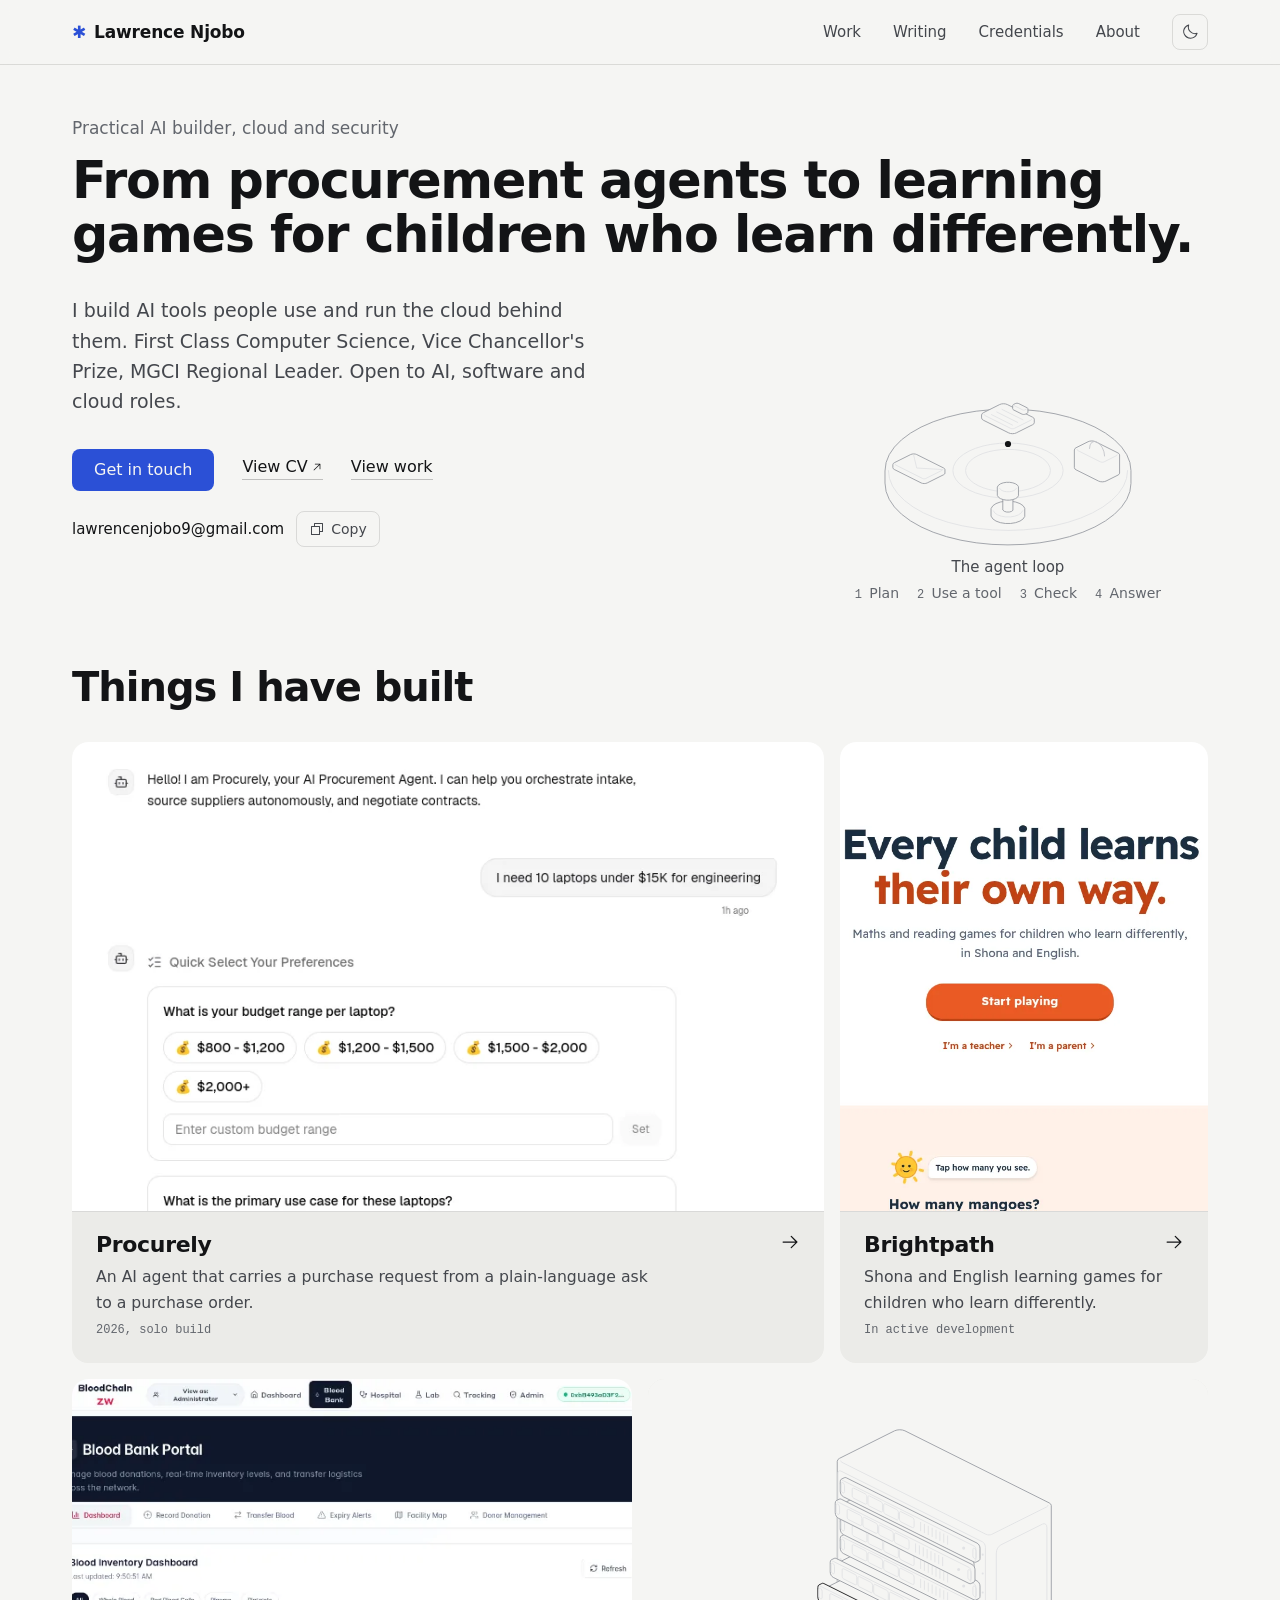
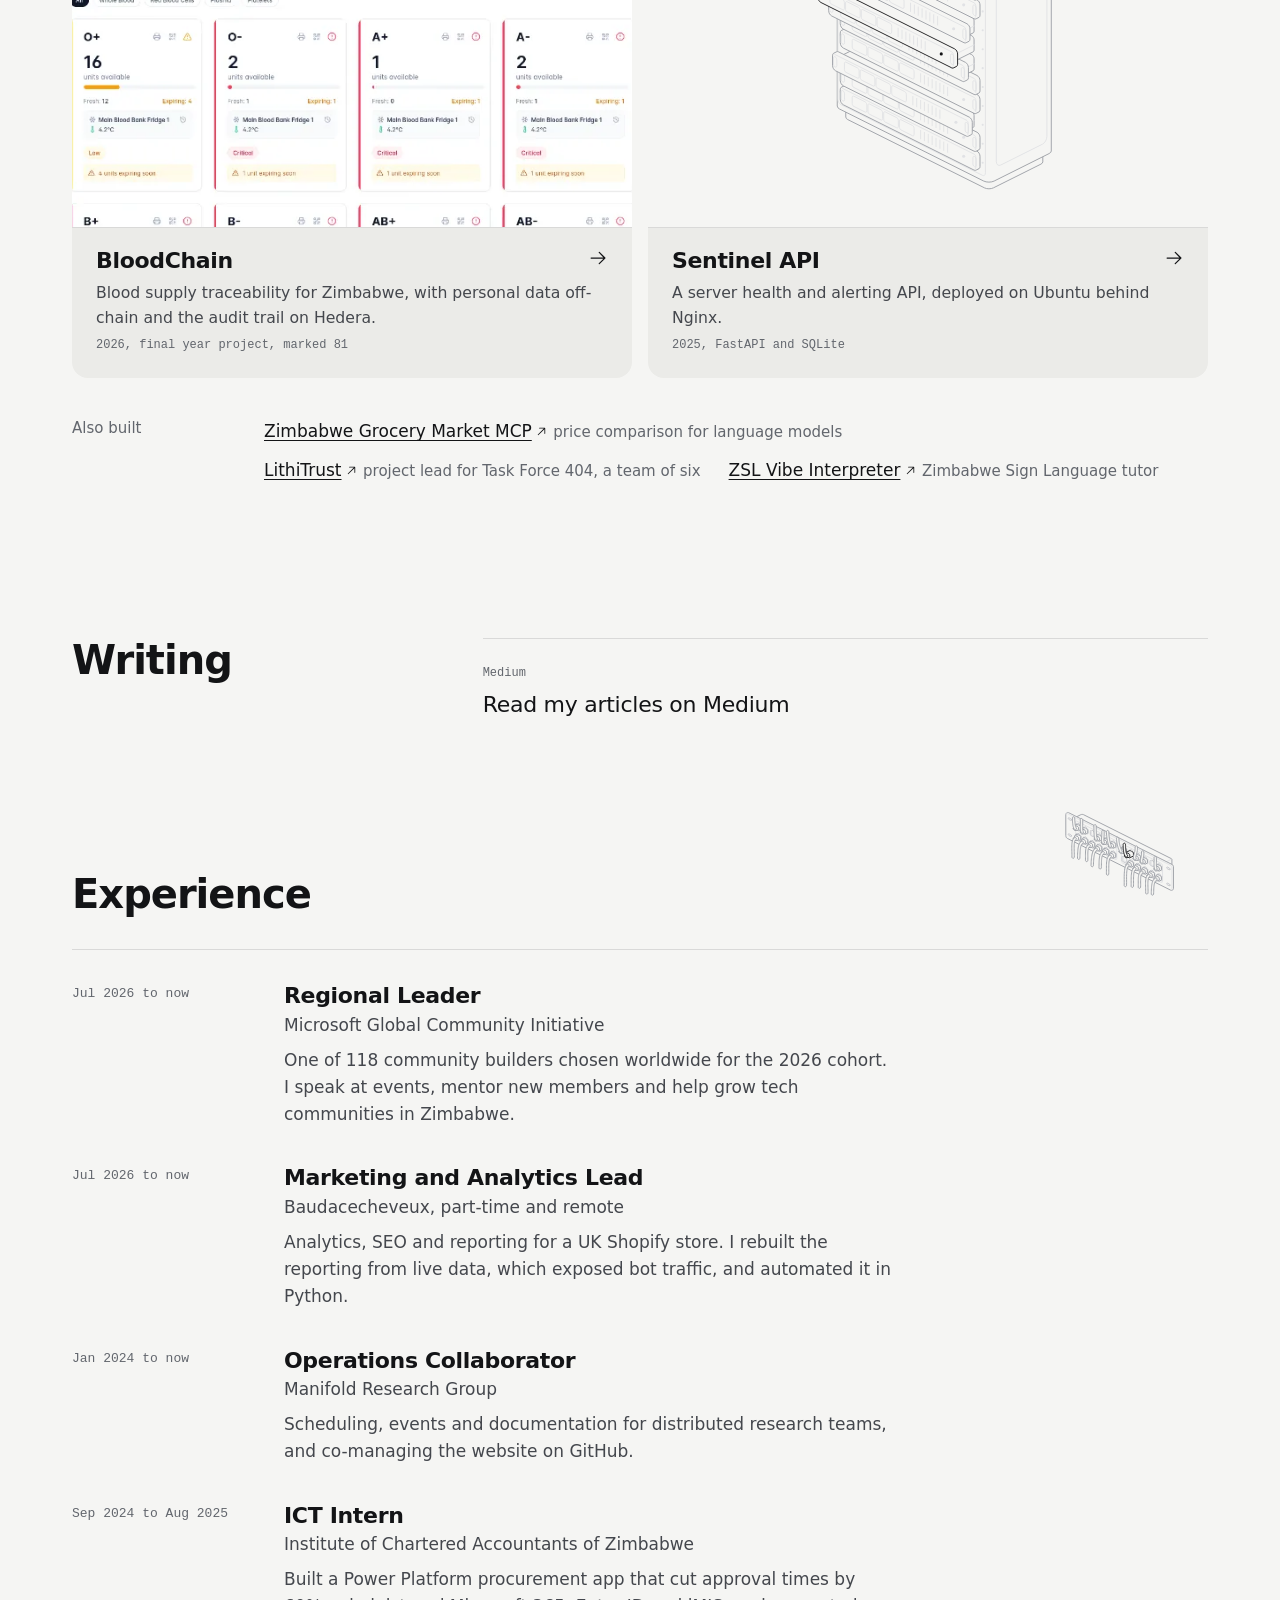
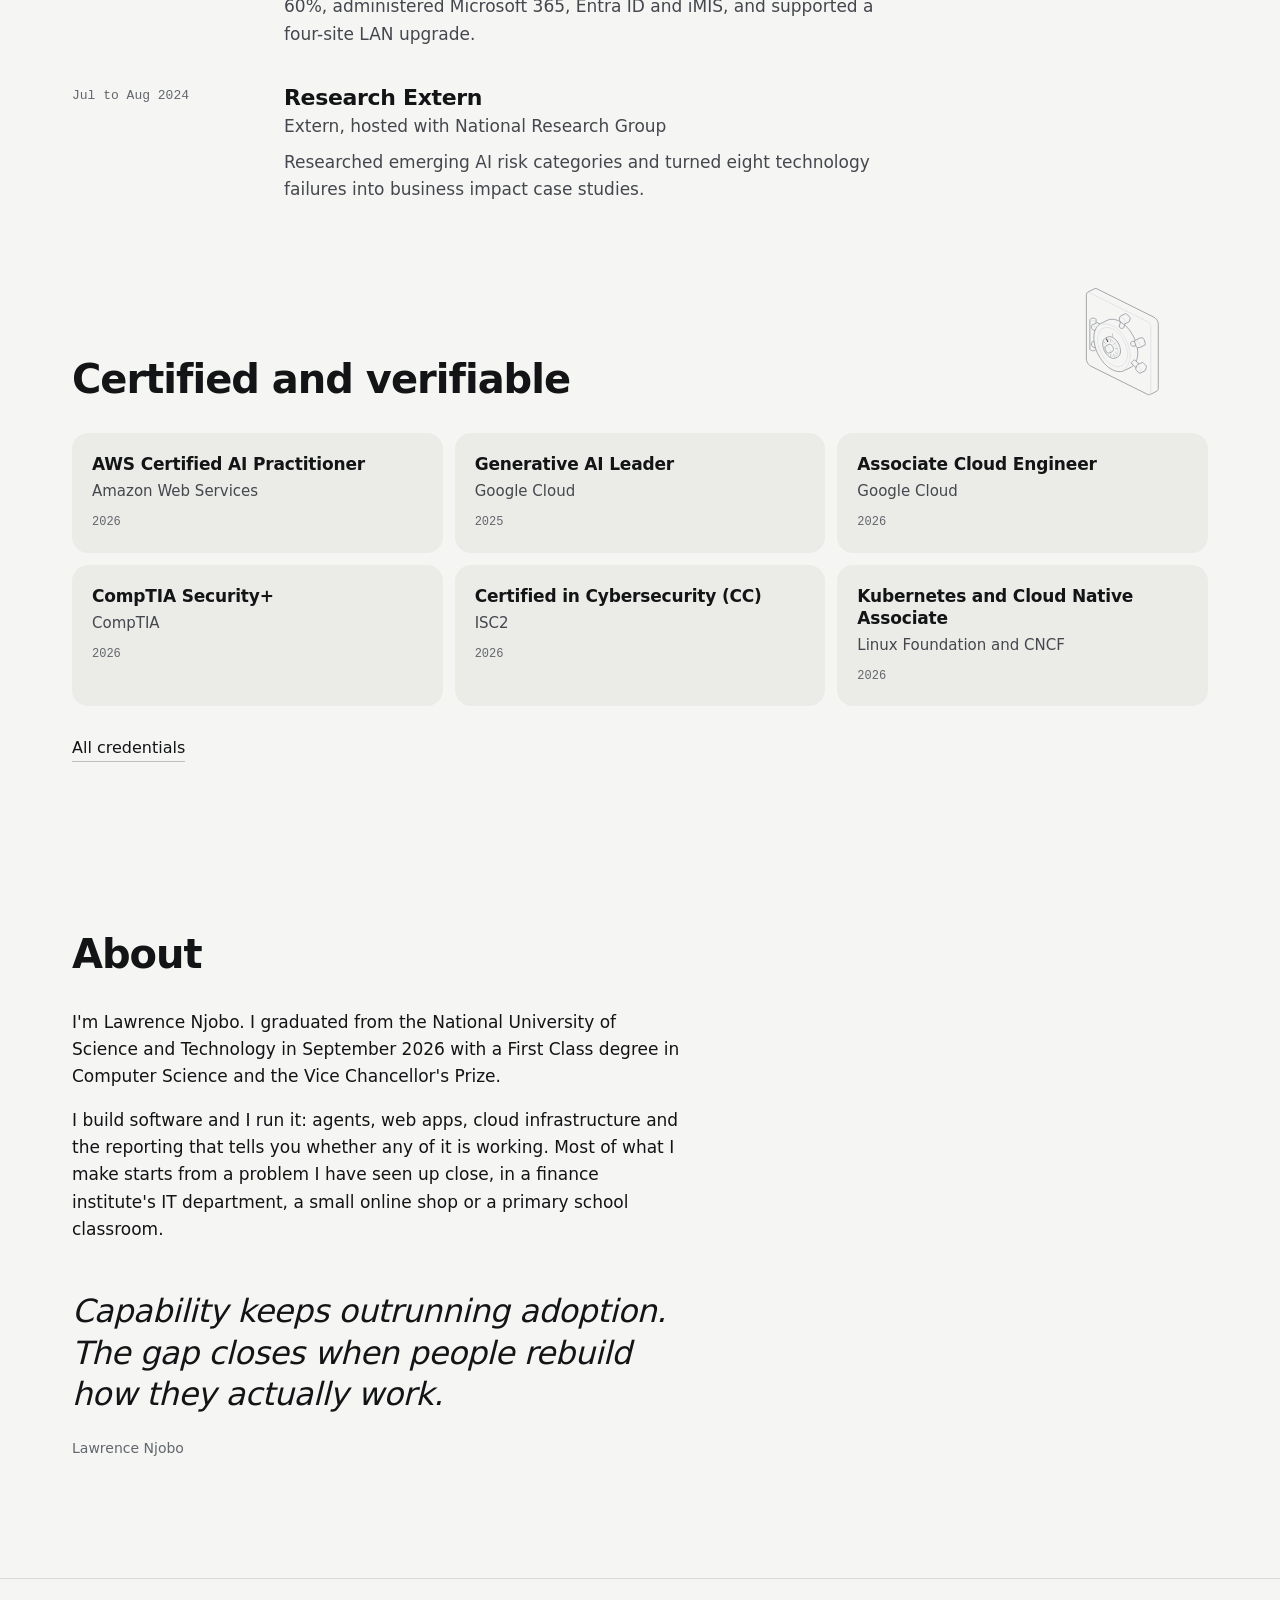
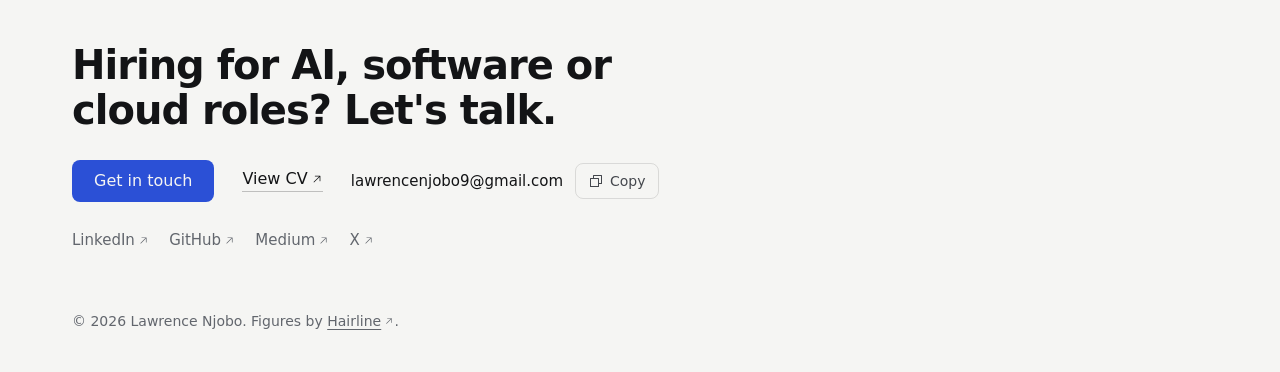
==== index.html @ 04854b52 "Phones: show Procurely on the first screen Tighter hero spacing, a 16:9 card image, and a lead that " ====
<!doctype html>
<html lang="en-GB">
<head>
  <meta charset="utf-8">
  <meta name="viewport" content="width=device-width, initial-scale=1">
  <title>Lawrence Njobo</title>
  <meta name="description" content="Lawrence Njobo, practical AI builder with cloud and security depth. Procurement agents, learning games for neurodivergent children, and the cloud systems that run them.">
  <meta property="og:title" content="Lawrence Njobo">
  <meta property="og:description" content="From procurement agents to learning games for children who learn differently.">
  <link rel="canonical" href="https://lawrence-njobo.me/">
  <meta property="og:type" content="website">
  <meta property="og:url" content="https://lawrence-njobo.me/">
  <meta property="og:image" content="https://lawrence-njobo.me/assets/og.png">
  <meta property="og:image:width" content="1200">
  <meta property="og:image:height" content="630">
  <meta property="og:image:alt" content="Lawrence Njobo. Practical AI builder, cloud and security. From procurement agents to learning games for children who learn differently.">
  <meta name="twitter:card" content="summary_large_image">
  <meta name="theme-color" content="#f5f5f3">
  <link rel="icon" type="image/svg+xml" href="/favicon.svg">
  <link rel="icon" type="image/png" href="/favicon.png">
  <link rel="preload" href="/assets/fonts/satoshi-700-normal.woff2" as="font" type="font/woff2" crossorigin>
  <link rel="preload" href="/assets/fonts/satoshi-400-normal.woff2" as="font" type="font/woff2" crossorigin>
  <script>(function(){var d=document.documentElement;d.classList.add("js");try{if(localStorage.getItem("theme")==="dark")d.setAttribute("data-theme","dark")}catch(e){}})()</script>
  <link rel="stylesheet" href="/css/style.css?v=b60a9aa5cd">
  <script type="module" src="/js/site.js?v=92047908ad"></script>
</head>
<body>
<a class="skip" href="#main">Skip to content</a>
<header class="nav">
  <div class="wrap nav__inner">
    <a class="nav__logo" href="/"><span aria-hidden="true">&#x2731;</span>Lawrence Njobo</a>
    <div class="nav__end">
    <nav class="nav__links" aria-label="Main">
      <a href="/#work">Work</a>
      <a href="/#writing">Writing</a>
      <a href="/credentials.html">Credentials</a>
      <a href="/#about">About</a>
    </nav>
      <button class="theme-toggle" type="button" aria-label="Dark mode" aria-pressed="false"><!-- Phosphor Icons, MIT --><svg class="icon-moon" aria-hidden="true" xmlns="http://www.w3.org/2000/svg" viewBox="0 0 256 256" fill="currentColor"><path d="M233.54,142.23a8,8,0,0,0-8-2,88.08,88.08,0,0,1-109.8-109.8,8,8,0,0,0-10-10,104.84,104.84,0,0,0-52.91,37A104,104,0,0,0,136,224a103.09,103.09,0,0,0,62.52-20.88,104.84,104.84,0,0,0,37-52.91A8,8,0,0,0,233.54,142.23ZM188.9,190.34A88,88,0,0,1,65.66,67.11a89,89,0,0,1,31.4-26A106,106,0,0,0,96,56,104.11,104.11,0,0,0,200,160a106,106,0,0,0,14.92-1.06A89,89,0,0,1,188.9,190.34Z"/></svg><svg class="icon-sun" aria-hidden="true" xmlns="http://www.w3.org/2000/svg" viewBox="0 0 256 256" fill="currentColor"><path d="M120,40V16a8,8,0,0,1,16,0V40a8,8,0,0,1-16,0Zm72,88a64,64,0,1,1-64-64A64.07,64.07,0,0,1,192,128Zm-16,0a48,48,0,1,0-48,48A48.05,48.05,0,0,0,176,128ZM58.34,69.66A8,8,0,0,0,69.66,58.34l-16-16A8,8,0,0,0,42.34,53.66Zm0,116.68-16,16a8,8,0,0,0,11.32,11.32l16-16a8,8,0,0,0-11.32-11.32ZM192,72a8,8,0,0,0,5.66-2.34l16-16a8,8,0,0,0-11.32-11.32l-16,16A8,8,0,0,0,192,72Zm5.66,114.34a8,8,0,0,0-11.32,11.32l16,16a8,8,0,0,0,11.32-11.32ZM48,128a8,8,0,0,0-8-8H16a8,8,0,0,0,0,16H40A8,8,0,0,0,48,128Zm80,80a8,8,0,0,0-8,8v24a8,8,0,0,0,16,0V216A8,8,0,0,0,128,208Zm112-88H216a8,8,0,0,0,0,16h24a8,8,0,0,0,0-16Z"/></svg></button>
    </div>
  </div>
</header>

<main id="main">
  <section class="wrap hero">
    <div class="hero__head">
      <p class="eyebrow">Practical AI builder, cloud and security</p>
      <h1>From procurement agents to learning games for children who learn differently.</h1>
    </div>
    <div>
      <p class="lead">I build AI tools people use and run the cloud behind them.<span class="lead__proof"> First Class Computer Science, Vice Chancellor's Prize, MGCI Regional Leader.</span> Open to AI, software and cloud roles.</p>
      <div class="hero__actions">
        <a class="btn" href="mailto:lawrencenjobo9@gmail.com">Get in touch</a>
        <a class="link-quiet" href="https://rxresu.me/albertnjobo/lawrence-njobo-resume" target="_blank" rel="noopener">View CV</a>
        <a class="link-quiet" href="#work">View work</a>
      </div>
      <p class="contact-line"><span class="contact-line__email">lawrencenjobo9@gmail.com</span><button class="copy" type="button" data-copy="lawrencenjobo9@gmail.com" aria-label="Copy email address"><svg class="icon-copy" aria-hidden="true" xmlns="http://www.w3.org/2000/svg" viewBox="0 0 256 256" fill="currentColor"><path d="M216,32H88a8,8,0,0,0-8,8V80H40a8,8,0,0,0-8,8V216a8,8,0,0,0,8,8H168a8,8,0,0,0,8-8V176h40a8,8,0,0,0,8-8V40A8,8,0,0,0,216,32ZM160,208H48V96H160Zm48-48H176V88a8,8,0,0,0-8-8H96V48H208Z"/></svg><svg class="icon-check" aria-hidden="true" xmlns="http://www.w3.org/2000/svg" viewBox="0 0 256 256" fill="currentColor"><path d="M229.66,77.66l-128,128a8,8,0,0,1-11.32,0l-56-56a8,8,0,0,1,11.32-11.32L96,188.69,218.34,66.34a8,8,0,0,1,11.32,11.32Z"/></svg><span class="copy__label">Copy</span></button><span class="sr-only" role="status" aria-live="polite"></span></p>
    </div>
    <div class="hero__fig">
      <figure class="fig fig--hero" data-figure data-figure-src="/assets/figures/agent.js?v=e380af6606" data-intensity="0.5" data-label="The agent loop: an AI agent plans, uses a tool, checks the result and answers, then repeats. Use the arrow keys to step through it.">
        <img class="fig__fallback" src="/assets/figures/fallback/agent.svg" alt="" width="500" height="400">
      </figure>
      <p class="fig__caption"><span class="fig__title">The agent loop</span><span class="fig__read" aria-live="polite"></span></p><ol class="fig__steps"><li data-step="Planning">Plan</li><li data-step="Using a tool">Use a tool</li><li data-step="Checking the result">Check</li><li data-step="Answering">Answer</li></ol>
    </div>
  </section>

  <section id="work" class="section">
    <div class="wrap">
      <div class="section__head reveal">
        <h2>Things I have built</h2>
      </div>
      <div class="work reveal">
        <a class="work__item" href="/work/procurely.html">
          <div class="work__media"><img src="/assets/images/work/procurely-intake.webp" alt="Procurely's AI agent answering the request 'I need 10 laptops under $15K for engineering' with budget and use-case options." width="810" height="505" loading="lazy"></div>
          <div class="work__body">
            <div class="work__title">Procurely <span class="arrow" aria-hidden="true"></span></div>
            <p>An AI agent that carries a purchase request from a plain-language ask to a purchase order.</p>
            <div class="work__meta">2026, solo build</div>
          </div>
        </a>
        <a class="work__item" href="/work/brightpath.html">
          <div class="work__media"><img src="/assets/images/work/brightpath.webp" alt="Brightpath home page: Every child learns their own way, with a Start playing button." width="1280" height="800" loading="lazy"></div>
          <div class="work__body">
            <div class="work__title">Brightpath <span class="arrow" aria-hidden="true"></span></div>
            <p>Shona and English learning games for children who learn differently.</p>
            <div class="work__meta">In active development</div>
          </div>
        </a>
        <a class="work__item" href="/work/bloodchain.html">
          <div class="work__media"><img src="/assets/images/work/bloodchain.webp" alt="BloodChain blood bank portal showing blood inventory by group." width="1024" height="507" loading="lazy"></div>
          <div class="work__body">
            <div class="work__title">BloodChain <span class="arrow" aria-hidden="true"></span></div>
            <p>Blood supply traceability for Zimbabwe, with personal data off-chain and the audit trail on Hedera.</p>
            <div class="work__meta">2026, final year project, marked 81</div>
          </div>
        </a>
        <a class="work__item" href="/work/sentinel-api.html">
          <div class="work__media">
            <figure class="fig" data-figure="cabinet" data-label="A server rack of twelve blades. The pointer's height pulls the nearest blades out on their rails.">
              <img class="fig__fallback" src="/assets/figures/fallback/cabinet.svg" alt="" width="500" height="400">
            </figure>
          </div>
          <div class="work__body">
            <div class="work__title">Sentinel API <span class="arrow" aria-hidden="true"></span></div>
            <p>A server health and alerting API, deployed on Ubuntu behind Nginx.</p>
            <div class="work__meta">2025, FastAPI and SQLite</div>
          </div>
        </a>
      </div>
      <div class="also reveal">
        <div class="also__label">Also built</div>
        <ul>
          <li><a href="https://github.com/AlbertNjobo/zimbabwean-market-mcp" target="_blank" rel="noopener">Zimbabwe Grocery Market MCP</a> <span>price comparison for language models</span></li>
          <li><a href="https://youtu.be/feNROUVj2U4" target="_blank" rel="noopener">LithiTrust</a> <span>project lead for Task Force 404, a team of six</span></li>
          <li><a href="https://devpost.com/software/zsl-vibe-interpreter-ai-tutor" target="_blank" rel="noopener">ZSL Vibe Interpreter</a> <span>Zimbabwe Sign Language tutor</span></li>
        </ul>
      </div>
      <div class="fig-mobile reveal">
        <figure class="fig fig--hero" data-figure data-figure-src="/assets/figures/agent.js?v=e380af6606" data-intensity="0.5" data-label="The agent loop: an AI agent plans, uses a tool, checks the result and answers, then repeats. Use the arrow keys to step through it.">
          <img class="fig__fallback" src="/assets/figures/fallback/agent.svg" alt="" width="500" height="400">
        </figure>
        <p class="fig__caption"><span class="fig__title">The agent loop</span><span class="fig__read" aria-live="polite"></span></p><ol class="fig__steps"><li data-step="Planning">Plan</li><li data-step="Using a tool">Use a tool</li><li data-step="Checking the result">Check</li><li data-step="Answering">Answer</li></ol>
      </div>
    </div>
  </section>

  <section id="writing" class="section">
    <div class="wrap reveal writing">
      <h2>Writing</h2>
      <div id="medium-posts" class="posts">
        <a class="post" href="https://medium.com/@lawrencenjobo" target="_blank" rel="noopener">
          <div class="post__meta">Medium</div><h3>Read my articles on Medium</h3>
        </a>
      </div>
    </div>
  </section>

  <section id="experience" class="section">
    <div class="wrap">
      <div class="section__head reveal">
        <h2>Experience</h2>
        <figure class="fig fig--emblem" data-figure="patch" data-label="A patch panel of twenty-four ports. The cable under the pointer lifts and its neighbours lean away.">
          <img class="fig__fallback" src="/assets/figures/fallback/patch.svg" alt="" width="500" height="400">
        </figure>
      </div>
      <ol class="timeline reveal">
        <li><span class="timeline__date">Jul 2026 to now</span><div>
          <div class="timeline__role">Regional Leader</div>
          <div class="timeline__org">Microsoft Global Community Initiative</div>
          <p>One of 118 community builders chosen worldwide for the 2026 cohort. I speak at events, mentor new members and help grow tech communities in Zimbabwe.</p>
        </div></li>
        <li><span class="timeline__date">Jul 2026 to now</span><div>
          <div class="timeline__role">Marketing and Analytics Lead</div>
          <div class="timeline__org">Baudacecheveux, part-time and remote</div>
          <p>Analytics, SEO and reporting for a UK Shopify store. I rebuilt the reporting from live data, which exposed bot traffic, and automated it in Python.</p>
        </div></li>
        <li><span class="timeline__date">Jan 2024 to now</span><div>
          <div class="timeline__role">Operations Collaborator</div>
          <div class="timeline__org">Manifold Research Group</div>
          <p>Scheduling, events and documentation for distributed research teams, and co-managing the website on GitHub.</p>
        </div></li>
        <li><span class="timeline__date">Sep 2024 to Aug 2025</span><div>
          <div class="timeline__role">ICT Intern</div>
          <div class="timeline__org">Institute of Chartered Accountants of Zimbabwe</div>
          <p>Built a Power Platform procurement app that cut approval times by 60%, administered Microsoft 365, Entra ID and iMIS, and supported a four-site LAN upgrade.</p>
        </div></li>
        <li><span class="timeline__date">Jul to Aug 2024</span><div>
          <div class="timeline__role">Research Extern</div>
          <div class="timeline__org">Extern, hosted with National Research Group</div>
          <p>Researched emerging AI risk categories and turned eight technology failures into business impact case studies.</p>
        </div></li>
      </ol>
    </div>
  </section>

  <section id="credentials" class="section">
    <div class="wrap">
      <div class="section__head reveal">
        <h2>Certified and verifiable</h2>
        <figure class="fig fig--emblem" data-figure="vault" data-label="A vault door. Circling the pointer turns its dial until the bolts draw back.">
          <img class="fig__fallback" src="/assets/figures/fallback/vault.svg" alt="" width="500" height="400">
        </figure>
      </div>
      <ul class="creds creds--3 reveal">
        <li class="cred"><span class="cred__name">AWS Certified AI Practitioner</span><span class="cred__issuer">Amazon Web Services</span><span class="cred__date">2026</span></li>
        <li class="cred"><span class="cred__name">Generative AI Leader</span><span class="cred__issuer">Google Cloud</span><span class="cred__date">2025</span></li>
        <li class="cred"><span class="cred__name">Associate Cloud Engineer</span><span class="cred__issuer">Google Cloud</span><span class="cred__date">2026</span></li>
        <li class="cred"><span class="cred__name">CompTIA Security+</span><span class="cred__issuer">CompTIA</span><span class="cred__date">2026</span></li>
        <li class="cred"><span class="cred__name">Certified in Cybersecurity (CC)</span><span class="cred__issuer">ISC2</span><span class="cred__date">2026</span></li>
        <li class="cred"><span class="cred__name">Kubernetes and Cloud Native Associate</span><span class="cred__issuer">Linux Foundation and CNCF</span><span class="cred__date">2026</span></li>
      </ul>
      <p style="margin-top:28px"><a class="link-quiet" href="/credentials.html">All credentials</a></p>
    </div>
  </section>

  <section id="about" class="section">
    <div class="wrap about reveal">
      <div>
        <h2>About</h2>
        <div class="prose">
          <p>I'm Lawrence Njobo. I graduated from the National University of Science and Technology in September 2026 with a First Class degree in Computer Science and the Vice Chancellor's Prize.</p>
          <p>I build software and I run it: agents, web apps, cloud infrastructure and the reporting that tells you whether any of it is working. Most of what I make starts from a problem I have seen up close, in a finance institute's IT department, a small online shop or a primary school classroom.</p>
        </div>
        <figure class="quote">
          <p>Capability keeps outrunning adoption. The gap closes when people rebuild how they actually work.</p>
          <cite>Lawrence Njobo</cite>
        </figure>
      </div>
      <!-- TODO: hairline-style portrait of Lawrence, 3:4, pending his choice of method. -->
      <div class="portrait" aria-hidden="true"></div>
    </div>
  </section>
</main>

<footer class="footer">
  <div class="wrap">
    <p class="footer__sign">Hiring for AI, software or cloud roles? Let's talk.</p>
    <div class="footer__row">
      <a class="btn" href="mailto:lawrencenjobo9@gmail.com">Get in touch</a>
      <a class="link-quiet" href="https://rxresu.me/albertnjobo/lawrence-njobo-resume" target="_blank" rel="noopener">View CV</a>
      <p class="contact-line"><span class="contact-line__email">lawrencenjobo9@gmail.com</span><button class="copy" type="button" data-copy="lawrencenjobo9@gmail.com" aria-label="Copy email address"><svg class="icon-copy" aria-hidden="true" xmlns="http://www.w3.org/2000/svg" viewBox="0 0 256 256" fill="currentColor"><path d="M216,32H88a8,8,0,0,0-8,8V80H40a8,8,0,0,0-8,8V216a8,8,0,0,0,8,8H168a8,8,0,0,0,8-8V176h40a8,8,0,0,0,8-8V40A8,8,0,0,0,216,32ZM160,208H48V96H160Zm48-48H176V88a8,8,0,0,0-8-8H96V48H208Z"/></svg><svg class="icon-check" aria-hidden="true" xmlns="http://www.w3.org/2000/svg" viewBox="0 0 256 256" fill="currentColor"><path d="M229.66,77.66l-128,128a8,8,0,0,1-11.32,0l-56-56a8,8,0,0,1,11.32-11.32L96,188.69,218.34,66.34a8,8,0,0,1,11.32,11.32Z"/></svg><span class="copy__label">Copy</span></button><span class="sr-only" role="status" aria-live="polite"></span></p>
      <ul class="footer__links" aria-label="Profiles">
        <li><a href="https://www.linkedin.com/in/lawrence-njobo" target="_blank" rel="noopener">LinkedIn</a></li>
        <li><a href="https://github.com/AlbertNjobo" target="_blank" rel="noopener">GitHub</a></li>
        <li><a href="https://medium.com/@lawrencenjobo" target="_blank" rel="noopener">Medium</a></li>
        <li><a href="https://x.com/Lawrence_Njobo" target="_blank" rel="noopener">X</a></li>
      </ul>
    </div>
    <p class="footer__copy">© 2026 Lawrence Njobo. Figures by <a href="https://hairline.lucasmarkes.com" target="_blank" rel="noopener">Hairline</a>.</p>
  </div>
</footer>
</body>
</html>
---- css/style.css ----
/* Lawrence Njobo: monochrome + cobalt, Satoshi, Hairline figures. Light by default; dark via the nav toggle. */
@font-face { font-family: "Satoshi"; src: url("/assets/fonts/satoshi-400-normal.woff2") format("woff2"); font-weight: 400; font-style: normal; font-display: swap; }
@font-face { font-family: "Satoshi"; src: url("/assets/fonts/satoshi-400-italic.woff2") format("woff2"); font-weight: 400; font-style: italic; font-display: swap; }
@font-face { font-family: "Satoshi"; src: url("/assets/fonts/satoshi-500-normal.woff2") format("woff2"); font-weight: 500; font-style: normal; font-display: swap; }
@font-face { font-family: "Satoshi"; src: url("/assets/fonts/satoshi-700-normal.woff2") format("woff2"); font-weight: 700; font-style: normal; font-display: swap; }
@font-face { font-family: "JetBrains Mono"; src: url("/assets/fonts/jetbrains-mono-500.woff2") format("woff2"); font-weight: 500; font-style: normal; font-display: swap; }

:root {
  color-scheme: light;
  --bg: #f5f5f3;
  --surface: #ebebe8;
  --ink: #131416;
  --ink-soft: #44474d;
  --ink-mute: #62666d;
  --accent: #2b50d6;
  --on-accent: #f5f5f3;
  --rule-c: rgb(19 20 22 / 0.12);
  --rule-strong-c: rgb(19 20 22 / 0.24);
  --shadow-soft: 0 1px 2px rgb(19 20 22 / 0.06), 0 8px 24px rgb(19 20 22 / 0.06);

  /* Hairline figure theme. */
  --hairline-plate: var(--bg);
  --hairline-hi: var(--ink);
  --hairline-edge: #9a9da4;
  --hairline-mid: #c3c5ca;
  --hairline-lo: #e1e2e5;
  --hairline-stroke: 0.9;

  /* Radius system: 8px for small controls and images, 16px for cards. */
  --r-sm: 8px; --r-lg: 16px;

  --sans: "Satoshi", ui-sans-serif, system-ui, -apple-system, "Segoe UI", sans-serif;
  --mono: "JetBrains Mono", ui-monospace, "SFMono-Regular", Menlo, monospace;

  --fs-body: 1.0625rem;
  --fs-lead: clamp(1.0625rem, 1rem + 0.3vw, 1.1875rem);
  --fs-h3: clamp(1.1875rem, 1.1rem + 0.4vw, 1.375rem);
  --fs-h2: clamp(1.75rem, 1.4rem + 1.4vw, 2.5rem);
  --fs-h1: clamp(2rem, 1.25rem + 2.4vw, 3.25rem);
  --fs-number: clamp(2.75rem, 2rem + 3vw, 4.5rem);

  --gutter: 16px;
  --max: 1200px;
  --measure: 36em; /* about 70 characters of Satoshi; ch overestimates it */
}
:root[data-theme="dark"] {
  color-scheme: dark;
    --bg: #0f1012;
  --surface: #1a1b1f;
  --ink: #ecedef;
  --ink-soft: #b4b7bd;
  --ink-mute: #8c9097;
  --accent: #7d98ff;
  --on-accent: #0f1012;
  --rule-c: rgb(236 237 239 / 0.12);
  --rule-strong-c: rgb(236 237 239 / 0.24);
  --shadow-soft: 0 1px 2px rgb(0 0 0 / 0.3), 0 8px 24px rgb(0 0 0 / 0.25);
  --hairline-edge: #5b5e65;
  --hairline-mid: #3b3d42;
  --hairline-lo: #26272b;
}
@media (min-width: 768px) { :root { --gutter: 32px; } }

*, *::before, *::after { box-sizing: border-box; }
html { -webkit-text-size-adjust: 100%; scroll-behavior: smooth; }
body {
  margin: 0; background: var(--bg); color: var(--ink);
  font: 400 var(--fs-body)/1.6 var(--sans);
  -webkit-font-smoothing: antialiased; text-rendering: optimizeLegibility;
}
img, svg { display: block; max-width: 100%; }
::selection { background: color-mix(in srgb, var(--accent) 24%, transparent); color: var(--ink); }
html { scrollbar-color: var(--rule-strong-c) var(--bg); caret-color: var(--accent); }
a { color: inherit; text-decoration-thickness: 1px; text-underline-offset: 0.2em; }
a:hover { text-decoration-color: var(--accent); }
:focus-visible { outline: 2px solid var(--accent); outline-offset: 3px; border-radius: 2px; }
.sr-only { position: absolute; width: 1px; height: 1px; overflow: hidden; clip: rect(0 0 0 0); white-space: nowrap; }
.skip { position: absolute; left: -999px; top: 8px; background: var(--ink); color: var(--bg); padding: 8px 12px; border-radius: var(--r-sm); z-index: 10; }
.skip:focus { left: 8px; }

/* Layout */
.wrap { width: 100%; max-width: var(--max); margin: 0 auto; padding: 0 var(--gutter); }
.section { padding-block: clamp(48px, 6vw, 80px); }
.section h2 { margin-bottom: 32px; }
.section__head { position: relative; display: grid; gap: 16px 32px; align-items: center; margin-bottom: 32px; }
.section__head h2 { margin: 0; }
/* The emblem floats beside the heading, out of flow, so it never adds height to the heading row. */
@media (min-width: 900px) { .section__head { padding-right: 200px; } .section__head .fig--emblem { position: absolute; right: 0; bottom: -8px; width: 176px; } }


/* Type */
h1, h2, h3 { font-family: var(--sans); font-weight: 700; margin: 0; text-wrap: balance; letter-spacing: -0.025em; }
h1 { font-size: var(--fs-h1); line-height: 1.08; }
h2 { font-size: var(--fs-h2); line-height: 1.12; }
h3 { font-size: var(--fs-h3); line-height: 1.25; font-weight: 500; letter-spacing: -0.012em; }
p { margin: 0 0 1em; max-width: var(--measure); }
.lead { font-size: var(--fs-lead); color: var(--ink-soft); }
/* A quiet role or context line above a page's main heading: sentence case, body face. */
.eyebrow { margin: 0 0 12px; font: 500 1.0625rem/1.5 var(--sans); color: var(--ink-mute); }

/* Reveal on scroll: hierarchy cue, sections arrive as they are reached. Only armed once site.js is running
   (it adds .reveal-on), so a script that fails to load can never leave content invisible. */
.reveal-on .reveal { opacity: 0; transform: translateY(16px); transition: opacity 600ms cubic-bezier(0.16, 1, 0.3, 1), transform 600ms cubic-bezier(0.16, 1, 0.3, 1); }
.reveal-on .reveal.is-in { opacity: 1; transform: none; }

/* Nav */
.nav { position: sticky; top: 0; z-index: 5; background: color-mix(in srgb, var(--bg) 90%, transparent); backdrop-filter: blur(8px); border-bottom: 1px solid var(--rule-c); }
.nav__inner { display: flex; align-items: center; justify-content: space-between; gap: 16px; height: 64px; }
.nav__logo { font: 700 1.0625rem/1 var(--sans); letter-spacing: -0.01em; white-space: nowrap; text-decoration: none; display: inline-flex; gap: 8px; align-items: center; }
.nav__logo span { color: var(--accent); font-weight: 400; }
.nav__links { display: flex; gap: clamp(16px, 3vw, 32px); }
.nav__links a { font: 500 0.9375rem/1 var(--sans); text-decoration: none; color: var(--ink-soft); padding: 8px 0; }
.nav__links a:hover, .nav__links a[aria-current="page"] { color: var(--ink); }
.nav__end { display: flex; align-items: center; gap: clamp(14px, 3vw, 32px); }
.theme-toggle {
  display: inline-grid; place-items: center; width: 36px; height: 36px; padding: 0; border-radius: var(--r-sm);
  border: 1px solid var(--rule-c); background: transparent; color: var(--ink-soft); cursor: pointer;
  transition: color 160ms ease, border-color 160ms ease, transform 160ms ease;
}
.theme-toggle:hover { color: var(--ink); border-color: var(--rule-strong-c); }
.theme-toggle:active { transform: scale(0.96); }
.theme-toggle svg { width: 18px; height: 18px; }
.theme-toggle .icon-sun, [data-theme="dark"] .theme-toggle .icon-moon { display: none; }
[data-theme="dark"] .theme-toggle .icon-sun { display: block; }
/* Phones: logo and theme toggle on one row, the four links on a row beneath. */
@media (max-width: 520px) {
  .nav__inner { flex-wrap: wrap; height: auto; padding-block: 12px 4px; row-gap: 4px; }
  .nav__end { display: contents; }
  .theme-toggle { order: 2; }
  .nav__links { order: 3; width: 100%; justify-content: space-between; gap: 12px; }
  .nav__links a { font-size: 0.9375rem; padding: 10px 0; }
}

/* Buttons */
.btn {
  display: inline-flex; align-items: center; gap: 8px; padding: 13px 22px; border-radius: var(--r-sm);
  background: var(--accent); color: var(--on-accent); font: 500 1rem/1 var(--sans); text-decoration: none; white-space: nowrap;
  transition: transform 160ms ease, filter 160ms ease;
}
.btn:hover { filter: brightness(1.08); }
.btn:active { transform: scale(0.98); }
.link-quiet { font: 500 1rem/1 var(--sans); text-decoration: none; border-bottom: 1px solid var(--rule-strong-c); padding-bottom: 4px; white-space: nowrap; }
.link-quiet:hover { border-color: var(--ink); }

/* Contact line: the address as text, with a copy control (Phosphor icons). */
.contact-line { display: flex; flex-wrap: wrap; align-items: center; gap: 8px 12px; margin: 20px 0 0; font-size: 0.9375rem; color: var(--ink-soft); max-width: none; }
.contact-line__email { font-weight: 500; color: var(--ink); overflow-wrap: anywhere; }
/* Controls that need site.js stay hidden until it runs (space kept, so nothing shifts), and out of the page without JavaScript. */
html:not(.site-ready) .copy, html:not(.site-ready) .theme-toggle { visibility: hidden; }
html:not(.js) .copy, html:not(.js) .theme-toggle { display: none; }
.copy {
  display: inline-flex; align-items: center; gap: 6px; min-height: 36px; padding: 0 12px; border-radius: var(--r-sm);
  border: 1px solid var(--rule-c); background: transparent; color: var(--ink-soft); font: 500 0.875rem/1 var(--sans); cursor: pointer;
  transition: color 160ms ease, border-color 160ms ease, transform 160ms ease;
}
.copy:hover { color: var(--ink); border-color: var(--rule-strong-c); }
.copy:active { transform: scale(0.97); }
.copy svg { width: 16px; height: 16px; }
.copy .icon-check, .copy.is-copied .icon-copy { display: none; }
.copy.is-copied .icon-check { display: block; color: var(--accent); }
@media (max-width: 520px) { .copy { min-height: 44px; } }

/* Direction arrows (Phosphor arrow-right / arrow-left), drawn as masks in the text colour. */
.arrow { display: inline-block; width: 20px; height: 20px; flex: none; background: currentColor; -webkit-mask: url("data:image/svg+xml,%3Csvg%20xmlns%3D%22http%3A//www.w3.org/2000/svg%22%20viewBox%3D%220%200%20256%20256%22%20fill%3D%22currentColor%22%3E%3Cpath%20d%3D%22M221.66%2C133.66l-72%2C72a8%2C8%2C0%2C0%2C1-11.32-11.32L196.69%2C136H40a8%2C8%2C0%2C0%2C1%2C0-16H196.69L138.34%2C61.66a8%2C8%2C0%2C0%2C1%2C11.32-11.32l72%2C72A8%2C8%2C0%2C0%2C1%2C221.66%2C133.66Z%22/%3E%3C/svg%3E") center / contain no-repeat; mask: url("data:image/svg+xml,%3Csvg%20xmlns%3D%22http%3A//www.w3.org/2000/svg%22%20viewBox%3D%220%200%20256%20256%22%20fill%3D%22currentColor%22%3E%3Cpath%20d%3D%22M221.66%2C133.66l-72%2C72a8%2C8%2C0%2C0%2C1-11.32-11.32L196.69%2C136H40a8%2C8%2C0%2C0%2C1%2C0-16H196.69L138.34%2C61.66a8%2C8%2C0%2C0%2C1%2C11.32-11.32l72%2C72A8%2C8%2C0%2C0%2C1%2C221.66%2C133.66Z%22/%3E%3C/svg%3E") center / contain no-repeat; transition: transform 200ms ease; }
.work__item:hover .arrow { transform: translateX(3px); }
.pager .pager__dir { display: flex; width: fit-content; align-items: center; gap: 6px; }
.pager__dir--prev::before, .pager__dir--next::after { content: ""; display: inline-block; flex: none; width: 14px; height: 14px; background: currentColor; }
.pager__dir--prev::before { -webkit-mask: url("data:image/svg+xml,%3Csvg%20xmlns%3D%22http%3A//www.w3.org/2000/svg%22%20viewBox%3D%220%200%20256%20256%22%20fill%3D%22currentColor%22%3E%3Cpath%20d%3D%22M224%2C128a8%2C8%2C0%2C0%2C1-8%2C8H59.31l58.35%2C58.34a8%2C8%2C0%2C0%2C1-11.32%2C11.32l-72-72a8%2C8%2C0%2C0%2C1%2C0-11.32l72-72a8%2C8%2C0%2C0%2C1%2C11.32%2C11.32L59.31%2C120H216A8%2C8%2C0%2C0%2C1%2C224%2C128Z%22/%3E%3C/svg%3E") center / contain no-repeat; mask: url("data:image/svg+xml,%3Csvg%20xmlns%3D%22http%3A//www.w3.org/2000/svg%22%20viewBox%3D%220%200%20256%20256%22%20fill%3D%22currentColor%22%3E%3Cpath%20d%3D%22M224%2C128a8%2C8%2C0%2C0%2C1-8%2C8H59.31l58.35%2C58.34a8%2C8%2C0%2C0%2C1-11.32%2C11.32l-72-72a8%2C8%2C0%2C0%2C1%2C0-11.32l72-72a8%2C8%2C0%2C0%2C1%2C11.32%2C11.32L59.31%2C120H216A8%2C8%2C0%2C0%2C1%2C224%2C128Z%22/%3E%3C/svg%3E") center / contain no-repeat; }
.pager__dir--next::after { -webkit-mask: url("data:image/svg+xml,%3Csvg%20xmlns%3D%22http%3A//www.w3.org/2000/svg%22%20viewBox%3D%220%200%20256%20256%22%20fill%3D%22currentColor%22%3E%3Cpath%20d%3D%22M221.66%2C133.66l-72%2C72a8%2C8%2C0%2C0%2C1-11.32-11.32L196.69%2C136H40a8%2C8%2C0%2C0%2C1%2C0-16H196.69L138.34%2C61.66a8%2C8%2C0%2C0%2C1%2C11.32-11.32l72%2C72A8%2C8%2C0%2C0%2C1%2C221.66%2C133.66Z%22/%3E%3C/svg%3E") center / contain no-repeat; mask: url("data:image/svg+xml,%3Csvg%20xmlns%3D%22http%3A//www.w3.org/2000/svg%22%20viewBox%3D%220%200%20256%20256%22%20fill%3D%22currentColor%22%3E%3Cpath%20d%3D%22M221.66%2C133.66l-72%2C72a8%2C8%2C0%2C0%2C1-11.32-11.32L196.69%2C136H40a8%2C8%2C0%2C0%2C1%2C0-16H196.69L138.34%2C61.66a8%2C8%2C0%2C0%2C1%2C11.32-11.32l72%2C72A8%2C8%2C0%2C0%2C1%2C221.66%2C133.66Z%22/%3E%3C/svg%3E") center / contain no-repeat; }
.pager a:last-child .pager__dir { margin-left: auto; }

/* Links that open a new tab carry a small arrow (Phosphor arrow-up-right), drawn as a mask in the text colour. */
.ext::after {
  content: ""; display: inline-block; width: 0.75em; height: 0.75em; margin-left: 0.2em; vertical-align: -0.05em;
  background: currentColor; -webkit-mask: url("data:image/svg+xml,%3Csvg%20xmlns%3D%22http%3A//www.w3.org/2000/svg%22%20viewBox%3D%220%200%20256%20256%22%20fill%3D%22currentColor%22%3E%3Cpath%20d%3D%22M200%2C64V168a8%2C8%2C0%2C0%2C1-16%2C0V83.31L69.66%2C197.66a8%2C8%2C0%2C0%2C1-11.32-11.32L172.69%2C72H88a8%2C8%2C0%2C0%2C1%2C0-16H192A8%2C8%2C0%2C0%2C1%2C200%2C64Z%22/%3E%3C/svg%3E") center / contain no-repeat; mask: url("data:image/svg+xml,%3Csvg%20xmlns%3D%22http%3A//www.w3.org/2000/svg%22%20viewBox%3D%220%200%20256%20256%22%20fill%3D%22currentColor%22%3E%3Cpath%20d%3D%22M200%2C64V168a8%2C8%2C0%2C0%2C1-16%2C0V83.31L69.66%2C197.66a8%2C8%2C0%2C0%2C1-11.32-11.32L172.69%2C72H88a8%2C8%2C0%2C0%2C1%2C0-16H192A8%2C8%2C0%2C0%2C1%2C200%2C64Z%22/%3E%3C/svg%3E") center / contain no-repeat;
}

/* Hero: left copy, right figure. */
/* Headline spans the width so it holds to two lines; copy and figure split beneath it. */
.hero { padding-block: clamp(32px, 4vw, 56px) clamp(8px, 1.5vw, 24px); display: grid; gap: 32px 48px; align-items: start; }
@media (min-width: 900px) { .hero { grid-template-columns: 1.2fr 1fr; } }
.hero__head { grid-column: 1 / -1; }
.hero h1 { max-width: 44ch; }
.hero .lead { margin-bottom: 32px; max-width: 44ch; }
.hero__actions { display: flex; flex-wrap: wrap; gap: 16px 28px; align-items: center; }

/* Figures */
.fig { margin: 0; position: relative; aspect-ratio: 5 / 4; width: 100%; }
.fig > svg, .fig > .fig__fallback { width: 100%; height: 100%; }
.fig.is-live > .fig__fallback { display: none; }
/* Static fallbacks are drawn in the light palette; invert them for dark. */
[data-theme="dark"] .fig__fallback { filter: invert(1) hue-rotate(180deg); }
.fig--emblem { max-width: 176px; margin-left: auto; }
.fig--hero { max-width: 400px; justify-self: end; margin-left: auto; }
.fig--case { max-width: 520px; margin: 0 auto; }
.fig__read { font: 500 0.75rem/1.4 var(--mono); color: var(--ink-mute); text-align: center; min-height: 1.4em; margin: 8px 0 0; max-width: none; }
/* Hero figure caption: a plain title, with the step under the pointer appended while it is used. */
.fig__caption { text-align: center; margin: -58px 0 0 auto; max-width: 400px; position: relative; font: 500 0.9375rem/1.4 var(--sans); color: var(--ink-soft); }
.fig__caption .fig__read { font: inherit; color: var(--ink-mute); margin: 0; min-height: 0; }
.fig__caption .fig__read:not(:empty)::before { content: ": "; }
/* The loop's four steps, always visible; the one under the pointer or keys is marked. */
.fig__steps { list-style: none; margin: 6px 0 0 auto; padding: 0; max-width: 400px; display: flex; flex-wrap: wrap; justify-content: center; gap: 4px 18px; counter-reset: step; font: 500 0.875rem/1.4 var(--sans); color: var(--ink-mute); }
.fig__steps li { counter-increment: step; transition: color 160ms ease; }
.fig__steps li::before { content: counter(step) " "; font: 500 0.75rem/1 var(--mono); color: var(--ink-mute); }
.fig__steps li[aria-current="step"] { color: var(--ink); }
/* Keyboard focus rings the whole figure block (drawing, caption, steps), not the figure's square frame. */
.fig--hero:focus-visible { outline: none; }
.hero__fig:has(.fig--hero:focus-visible), .fig-mobile:has(.fig--hero:focus-visible) { outline: 2px solid var(--accent); outline-offset: 8px; border-radius: var(--r-lg); }
.hero__fig { padding-bottom: 4px; }
@media (max-width: 899px) { .fig__steps { margin-inline: auto; max-width: 300px; } }
@media (max-width: 899px) { .fig--emblem { display: none; } }
/* The work starts right after the hero. */
#work { padding-top: clamp(24px, 3vw, 40px); }
/* Phones: the agent loop moves from the hero to just after the work grid, so the first project shows on the first screen.
   Two copies in the markup (one hidden per breakpoint) avoid any layout shift; a hidden copy never mounts its figure. */
.fig-mobile { display: none; }
@media (max-width: 599px) {
  .hero__fig { display: none; }
  .fig-mobile { display: block; margin-top: 40px; }
  /* Tighter hero so Procurely's title shows on the first screen; the honours are repeated in About. */
  .hero { padding-top: 16px; }
  .hero .lead { margin-bottom: 20px; }
  .lead__proof { display: none; }
  .hero .contact-line { margin-top: 12px; }
  #work { padding-top: 16px; }
  #work .section__head { margin-bottom: 20px; }
}
/* Phones: the hero figure sits under the buttons at about half height, so the work starts sooner. */
@media (max-width: 899px) { .fig--hero { max-width: 300px; margin-top: 0; margin-inline: auto; justify-self: center; } .fig__caption { margin: -28px auto 0; max-width: 300px; } }

/* Work: asymmetric bento, one cell per case study. */
.work { display: grid; gap: 16px; grid-template-columns: 1fr; }
@media (min-width: 900px) {
  .work { grid-template-columns: repeat(6, 1fr); }
  .work__item:nth-child(1) { grid-column: span 4; }
  .work__item:nth-child(2) { grid-column: span 2; }
  .work__item:nth-child(3) { grid-column: span 3; }
  .work__item:nth-child(4) { grid-column: span 3; }
}
.work__item {
  display: flex; flex-direction: column; text-decoration: none; border-radius: var(--r-lg);
  background: var(--surface); overflow: hidden; transition: box-shadow 200ms ease, transform 200ms ease;
}
.work__item:hover { box-shadow: var(--shadow-soft); }
.work__item:active { transform: scale(0.995); }
.work__item:focus-visible { outline-offset: 4px; border-radius: var(--r-lg); }
.work__media { aspect-ratio: 16 / 10; overflow: hidden; background: var(--bg); border-bottom: 1px solid var(--rule-c); }
@media (min-width: 900px) { .work__media { aspect-ratio: auto; flex: 1 1 auto; min-height: 240px; } }
@media (max-width: 599px) { .work__media { aspect-ratio: 16 / 9; } }
.work__media--diagram { background: #0b0e19; }
.work__media--diagram img { object-fit: contain; object-position: center; padding: 12px; }
.work__media img { width: 100%; height: 100%; object-fit: cover; object-position: top center; transition: transform 500ms cubic-bezier(0.16, 1, 0.3, 1); }
.work__item:hover .work__media img { transform: scale(1.02); }
.work__media .fig { aspect-ratio: auto; height: 100%; }
.work__body { padding: 20px 24px 24px; display: grid; gap: 6px; }
.work__title { font: 700 var(--fs-h3)/1.2 var(--sans); letter-spacing: -0.015em; display: flex; justify-content: space-between; gap: 12px; }
.work__body p { margin: 0; color: var(--ink-soft); font-size: 0.98rem; }
.work__meta { font: 500 0.75rem/1.5 var(--mono); color: var(--ink-mute); }
.also { margin-top: 40px; display: grid; gap: 20px 32px; grid-template-columns: 1fr; }
@media (min-width: 900px) { .also { grid-template-columns: 160px 1fr; } }
.also__label { font: 500 0.9375rem/1.4 var(--sans); color: var(--ink-mute); }
.also ul { list-style: none; margin: 0; padding: 0; display: flex; flex-wrap: wrap; gap: 12px 28px; }
.also a { font-weight: 500; }
.also span { color: var(--ink-mute); font-size: 0.9375rem; }

/* Numbers: plain stat row, no containers. */
.numbers { display: grid; gap: 32px 24px; grid-template-columns: repeat(2, 1fr); }
@media (min-width: 900px) { .numbers { grid-template-columns: repeat(4, 1fr); } }
.number__fig { font: 700 var(--fs-number)/1 var(--sans); letter-spacing: -0.04em; display: flex; align-items: baseline; gap: 4px; }
.number__unit { font: 500 1rem/1 var(--mono); color: var(--ink-mute); letter-spacing: 0; }
.number__cap { margin: 10px 0 0; color: var(--ink-soft); font-size: 0.9375rem; max-width: 26ch; }

/* Writing */
/* Writing: heading beside a plain list of posts, so one post or many reads as intended. */
.writing { display: grid; gap: 24px 48px; align-items: start; }
@media (min-width: 900px) { .writing { grid-template-columns: 1fr 2fr; } }
.writing h2 { margin: 0; }
.posts { display: grid; gap: 28px; border-top: 1px solid var(--rule-c); padding-top: 28px; }
.post { display: block; text-decoration: none; max-width: var(--measure); }
.post h3 { transition: color 160ms ease; }
.post:hover h3 { text-decoration: underline; text-decoration-thickness: 1px; text-underline-offset: 0.18em; }
.post__meta { font: 500 0.75rem/1 var(--mono); color: var(--ink-mute); margin-bottom: 12px; }
.post h3 { display: -webkit-box; -webkit-line-clamp: 3; -webkit-box-orient: vertical; overflow: hidden; overflow-wrap: anywhere; }

/* Experience: dated timeline, spacing separates entries. */
.timeline { list-style: none; margin: 0; padding: 32px 0 0; border-top: 1px solid var(--rule-c); display: grid; gap: 36px; }
.timeline li { display: grid; gap: 4px 32px; }
@media (min-width: 768px) { .timeline li { grid-template-columns: 180px 1fr; } }
.timeline__date { font: 500 0.8125rem/1.8 var(--mono); color: var(--ink-mute); }
.timeline__role { font: 700 var(--fs-h3)/1.25 var(--sans); letter-spacing: -0.015em; }
.timeline__org { color: var(--ink-soft); font-weight: 500; margin: 2px 0 8px; }
.timeline p { color: var(--ink-soft); margin: 0; }

/* Credentials: card grid, grouped. */
.creds { list-style: none; margin: 0; padding: 0; display: grid; gap: 12px; grid-template-columns: repeat(auto-fill, minmax(260px, 1fr)); }
.cred { padding: 20px; border-radius: var(--r-lg); background: var(--surface); display: grid; gap: 4px; align-content: start; }
.cred__name { font-weight: 700; letter-spacing: -0.01em; line-height: 1.3; }
.cred__issuer { color: var(--ink-soft); font-size: 0.9375rem; }
.cred__date { font: 500 0.75rem/1.6 var(--mono); color: var(--ink-mute); margin-top: 6px; }
.cred__verify { font: 500 0.875rem/1.4 var(--sans); color: var(--accent); text-decoration: none; margin-top: 4px; }
.cred__verify:hover { text-decoration: underline; }
.creds__group { margin: 56px 0 20px; }
@media (min-width: 900px) { .creds--3 { grid-template-columns: repeat(3, 1fr); } }

/* About */
.about { display: grid; gap: 40px; align-items: start; }
@media (min-width: 900px) { .about { grid-template-columns: 1fr 320px; } }
.portrait { margin: 0; aspect-ratio: 3 / 4; border-radius: var(--r-lg); background: var(--surface); }
.portrait:empty { display: none; }
@media (min-width: 900px) { .about:has(.portrait:empty) { grid-template-columns: 1fr; } }
.quote { margin: 48px 0 0; padding: 0; }
.quote p { font: 400 italic clamp(1.375rem, 1.1rem + 1.2vw, 2rem)/1.3 var(--sans); letter-spacing: -0.015em; max-width: 30ch; margin: 0 0 16px; padding-bottom: 2px; }
.quote cite { font: 500 0.875rem/1 var(--sans); font-style: normal; color: var(--ink-mute); }

/* Case study pages */
.case-hero { padding-block: clamp(48px, 6vw, 88px) 32px; }
.case-hero h1 { margin-bottom: 16px; }
.case-media { margin: 8px 0 0; border-radius: var(--r-lg); overflow: hidden; border: 1px solid var(--rule-c); background: var(--surface); }
.case-media img { width: 100%; height: auto; }
.case-media--inline { margin: 32px 0 8px; }
.case-media figcaption { font-size: 0.875rem; color: var(--ink-mute); padding: 12px 16px; border-top: 1px solid var(--rule-c); }
.facts { display: grid; grid-template-columns: repeat(auto-fit, minmax(200px, 1fr)); gap: 0 24px; border-top: 1px solid var(--rule-c); border-bottom: 1px solid var(--rule-c); margin: 48px 0; padding: 4px 0; }
.facts div { padding: 16px 0; }
.facts dt { font: 500 0.75rem/1 var(--mono); letter-spacing: 0.08em; text-transform: uppercase; color: var(--ink-mute); margin-bottom: 8px; }
.facts dd { margin: 0; font-size: 0.9375rem; line-height: 1.6; }
.facts .muted { color: var(--ink-mute); }
.prose { max-width: var(--measure); }
.prose h2 { font-size: clamp(1.375rem, 1.2rem + 0.8vw, 1.75rem); margin: 56px 0 16px; }
.prose p, .prose li { font-size: 1.0625rem; }
.prose ul { padding-left: 1.2em; }
.prose li { margin-bottom: 0.5em; }
.case-number { margin-top: 56px; }
.pager { display: grid; grid-template-columns: 1fr 1fr; gap: 16px; margin-top: 80px; border-top: 1px solid var(--rule-c); }
.pager a { padding: 24px 0; text-decoration: none; font: 700 1.25rem/1.25 var(--sans); letter-spacing: -0.015em; }
.pager a:last-child { text-align: right; }
.pager span { display: block; font: 500 0.8125rem/1 var(--sans); color: var(--ink-mute); margin-bottom: 8px; letter-spacing: 0; }

/* Footer */
.footer { border-top: 1px solid var(--rule-c); padding: 64px 0 40px; margin-top: 40px; }
.footer__sign { font: 700 var(--fs-h2)/1.12 var(--sans); letter-spacing: -0.025em; margin: 0 0 28px; max-width: 20ch; }
.footer__row { display: flex; flex-wrap: wrap; align-items: center; gap: 20px 28px; margin-bottom: 56px; }
.footer__links { display: flex; flex-wrap: wrap; gap: 12px 24px; list-style: none; padding: 0; margin: 0; }
/* Footer: contact on the first row, profiles on their own row beneath. */
.footer__row .contact-line { margin: 0; }
.footer__row .footer__links { flex-basis: 100%; margin-top: 4px; gap: 8px 20px; }
.footer__links a { font-weight: 500; font-size: 0.9375rem; text-decoration: none; color: var(--ink-mute); }
.footer__links a:hover { color: var(--ink); }
.footer__copy { font-size: 0.875rem; color: var(--ink-mute); margin: 0; }

@media (prefers-reduced-motion: reduce) {
  html { scroll-behavior: auto; }
  .reveal-on .reveal { opacity: 1; transform: none; transition: none; }
  .btn, .work__item, .work__media img, .post, .arrow, .copy, .theme-toggle { transition: none; }
  .work__item:hover .arrow { transform: none; }
  .btn:active, .work__item:active { transform: none; }
}
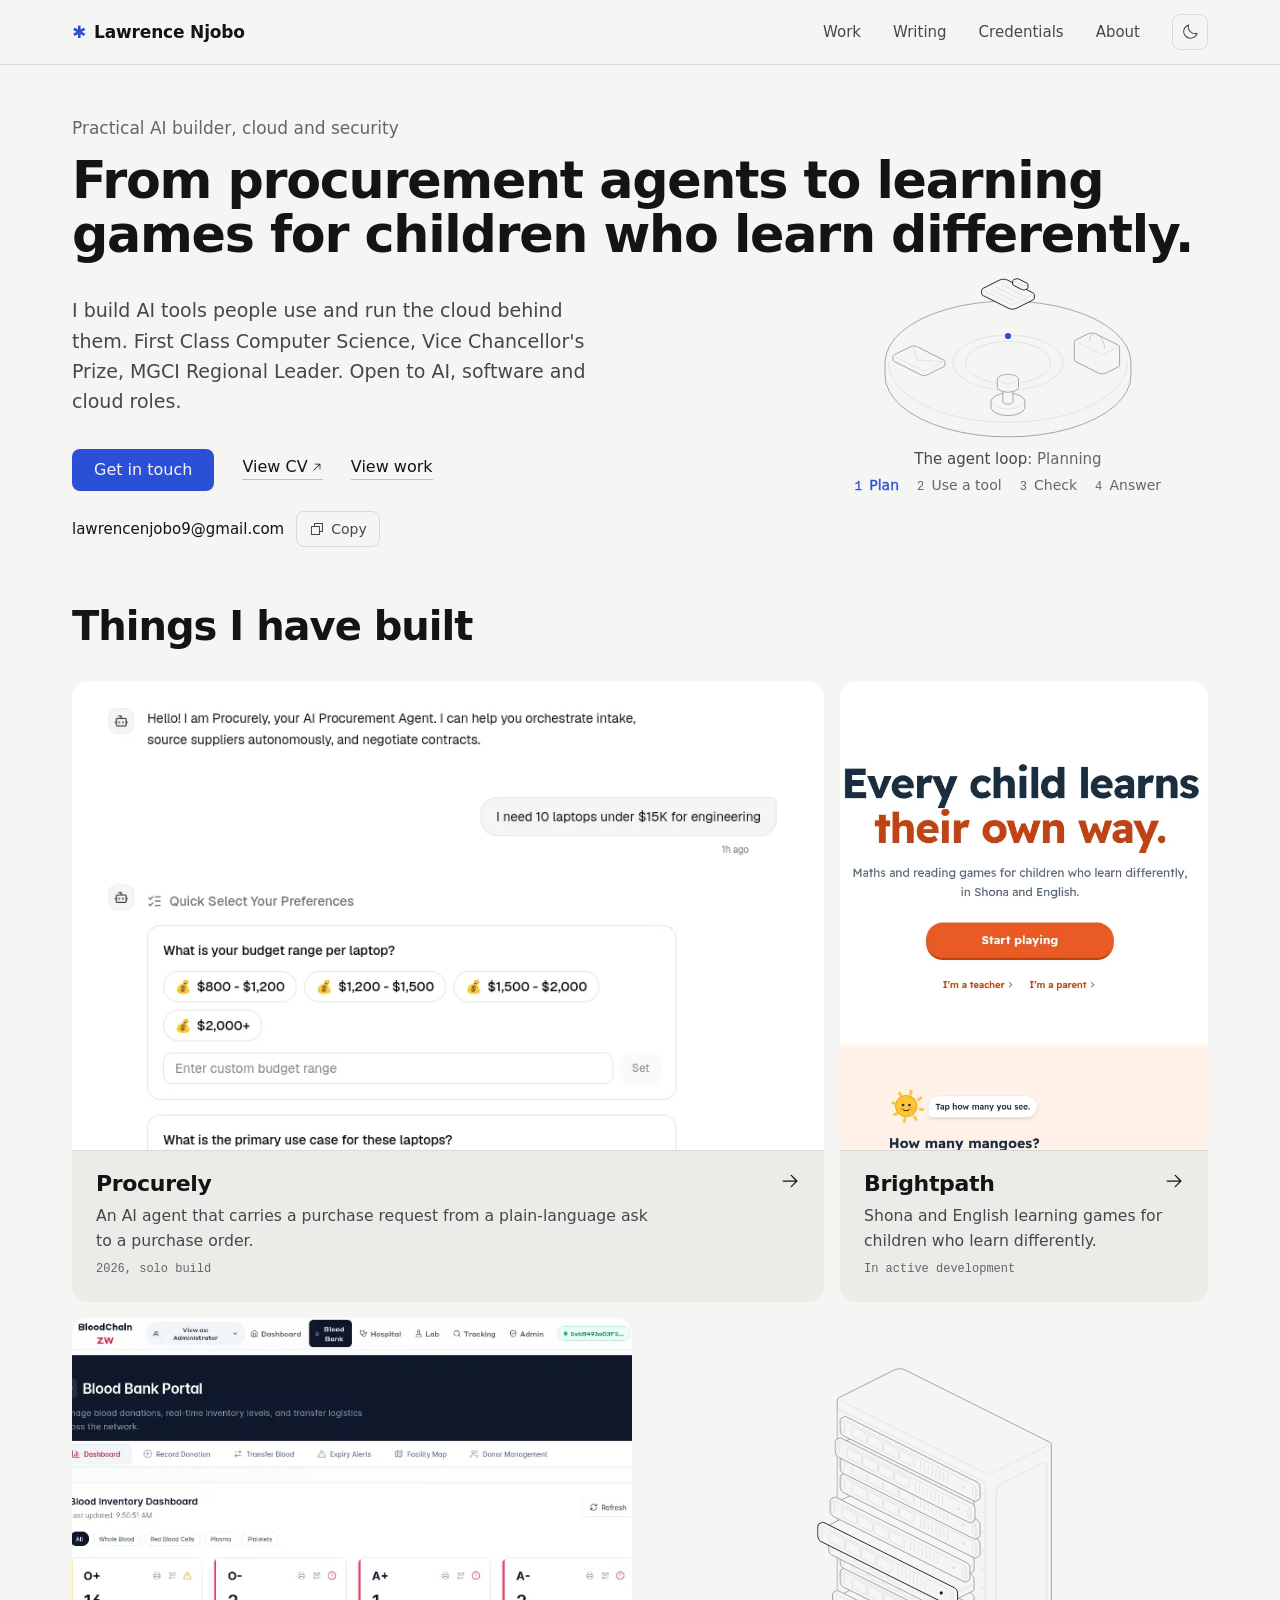
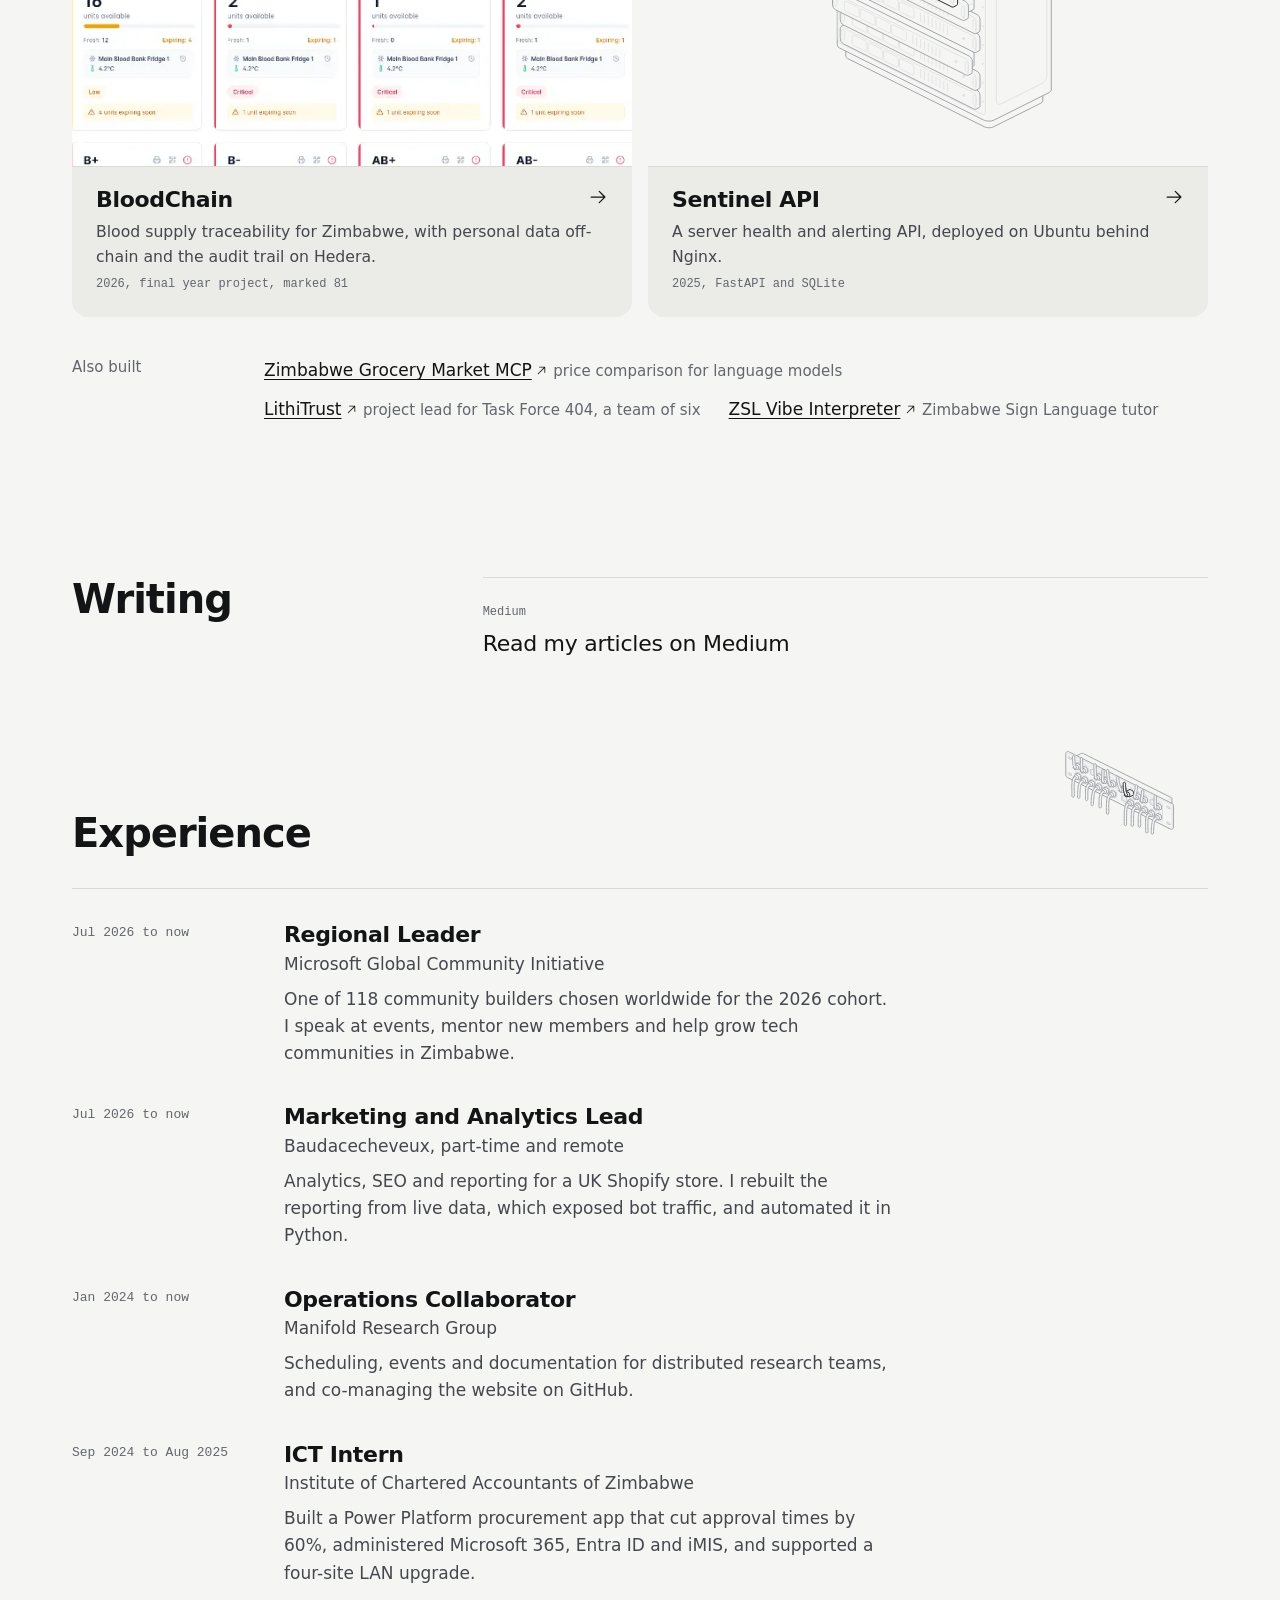
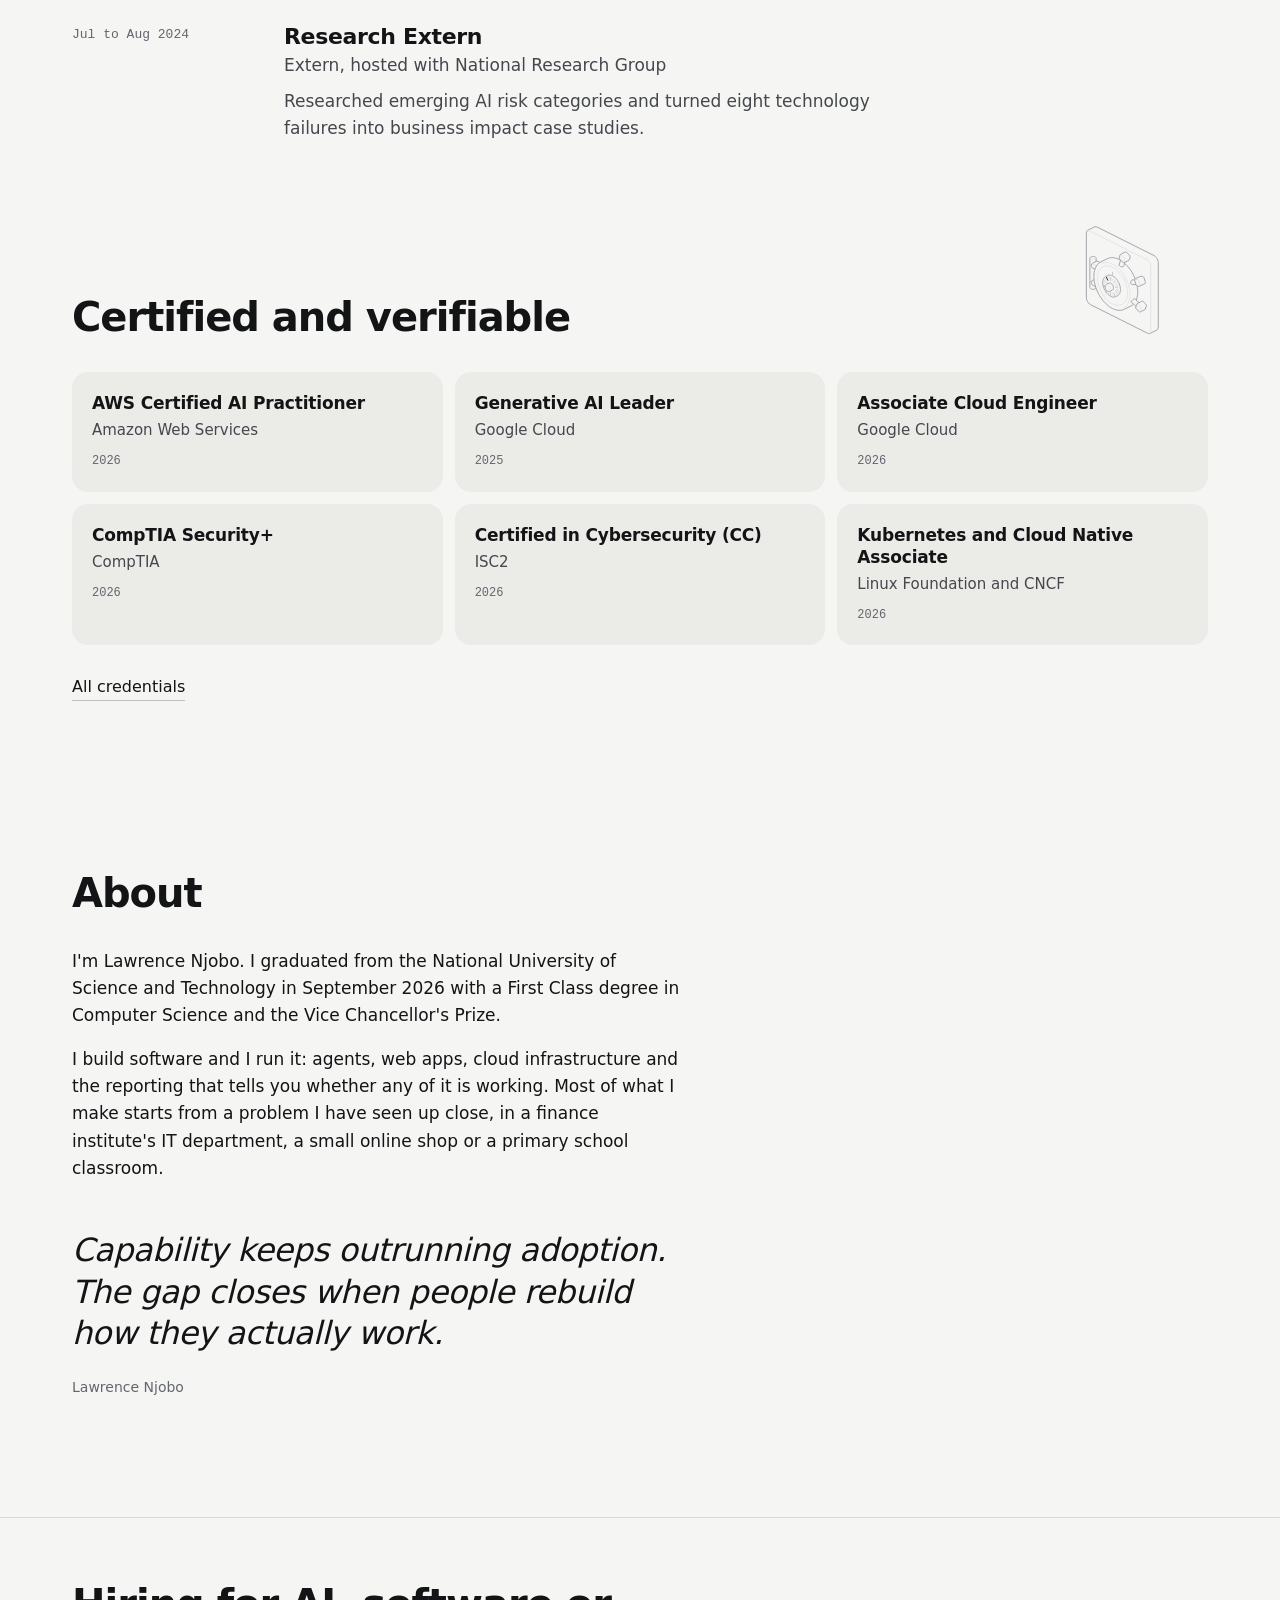
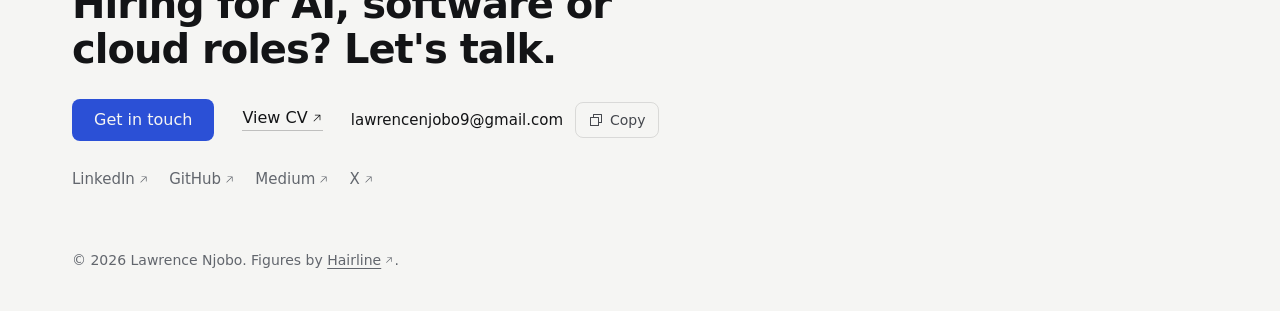
==== commit 056a89a1: "Hero figure: walk the loop once, mark the current step On first view the agent loop steps through Pl" ====
--- a/index.html
+++ b/index.html
@@ -21,8 +21,8 @@
   <link rel="preload" href="/assets/fonts/satoshi-700-normal.woff2" as="font" type="font/woff2" crossorigin>
   <link rel="preload" href="/assets/fonts/satoshi-400-normal.woff2" as="font" type="font/woff2" crossorigin>
   <script>(function(){var d=document.documentElement;d.classList.add("js");try{if(localStorage.getItem("theme")==="dark")d.setAttribute("data-theme","dark")}catch(e){}})()</script>
-  <link rel="stylesheet" href="/css/style.css?v=b60a9aa5cd">
-  <script type="module" src="/js/site.js?v=92047908ad"></script>
+  <link rel="stylesheet" href="/css/style.css?v=b288f55b80">
+  <script type="module" src="/js/site.js?v=90b8637ffe"></script>
 </head>
 <body>
 <a class="skip" href="#main">Skip to content</a>
@@ -57,7 +57,7 @@
       <p class="contact-line"><span class="contact-line__email">lawrencenjobo9@gmail.com</span><button class="copy" type="button" data-copy="lawrencenjobo9@gmail.com" aria-label="Copy email address"><svg class="icon-copy" aria-hidden="true" xmlns="http://www.w3.org/2000/svg" viewBox="0 0 256 256" fill="currentColor"><path d="M216,32H88a8,8,0,0,0-8,8V80H40a8,8,0,0,0-8,8V216a8,8,0,0,0,8,8H168a8,8,0,0,0,8-8V176h40a8,8,0,0,0,8-8V40A8,8,0,0,0,216,32ZM160,208H48V96H160Zm48-48H176V88a8,8,0,0,0-8-8H96V48H208Z"/></svg><svg class="icon-check" aria-hidden="true" xmlns="http://www.w3.org/2000/svg" viewBox="0 0 256 256" fill="currentColor"><path d="M229.66,77.66l-128,128a8,8,0,0,1-11.32,0l-56-56a8,8,0,0,1,11.32-11.32L96,188.69,218.34,66.34a8,8,0,0,1,11.32,11.32Z"/></svg><span class="copy__label">Copy</span></button><span class="sr-only" role="status" aria-live="polite"></span></p>
     </div>
     <div class="hero__fig">
-      <figure class="fig fig--hero" data-figure data-figure-src="/assets/figures/agent.js?v=e380af6606" data-intensity="0.5" data-label="The agent loop: an AI agent plans, uses a tool, checks the result and answers, then repeats. Use the arrow keys to step through it.">
+      <figure class="fig fig--hero" data-figure data-autoplay data-figure-src="/assets/figures/agent.js?v=e380af6606" data-intensity="0.5" data-label="The agent loop: an AI agent plans, uses a tool, checks the result and answers, then repeats. Use the arrow keys to step through it.">
         <img class="fig__fallback" src="/assets/figures/fallback/agent.svg" alt="" width="500" height="400">
       </figure>
       <p class="fig__caption"><span class="fig__title">The agent loop</span><span class="fig__read" aria-live="polite"></span></p><ol class="fig__steps"><li data-step="Planning">Plan</li><li data-step="Using a tool">Use a tool</li><li data-step="Checking the result">Check</li><li data-step="Answering">Answer</li></ol>
@@ -116,7 +116,7 @@
         </ul>
       </div>
       <div class="fig-mobile reveal">
-        <figure class="fig fig--hero" data-figure data-figure-src="/assets/figures/agent.js?v=e380af6606" data-intensity="0.5" data-label="The agent loop: an AI agent plans, uses a tool, checks the result and answers, then repeats. Use the arrow keys to step through it.">
+        <figure class="fig fig--hero" data-figure data-autoplay data-figure-src="/assets/figures/agent.js?v=e380af6606" data-intensity="0.5" data-label="The agent loop: an AI agent plans, uses a tool, checks the result and answers, then repeats. Use the arrow keys to step through it.">
           <img class="fig__fallback" src="/assets/figures/fallback/agent.svg" alt="" width="500" height="400">
         </figure>
         <p class="fig__caption"><span class="fig__title">The agent loop</span><span class="fig__read" aria-live="polite"></span></p><ol class="fig__steps"><li data-step="Planning">Plan</li><li data-step="Using a tool">Use a tool</li><li data-step="Checking the result">Check</li><li data-step="Answering">Answer</li></ol>
--- a/css/style.css
+++ b/css/style.css
@@ -202,11 +202,18 @@
 .fig__steps { list-style: none; margin: 6px 0 0 auto; padding: 0; max-width: 400px; display: flex; flex-wrap: wrap; justify-content: center; gap: 4px 18px; counter-reset: step; font: 500 0.875rem/1.4 var(--sans); color: var(--ink-mute); }
 .fig__steps li { counter-increment: step; transition: color 160ms ease; }
 .fig__steps li::before { content: counter(step) " "; font: 500 0.75rem/1 var(--mono); color: var(--ink-mute); }
-.fig__steps li[aria-current="step"] { color: var(--ink); }
+.fig__steps { position: relative; } /* above the figure's frame, which otherwise takes the pointer over the legend */
+/* The current step: cobalt, and bolder by a stroke so the row does not reflow. */
+.fig__steps li[aria-current="step"] { color: var(--accent); -webkit-text-stroke: 0.35px currentColor; }
+.fig__steps li[aria-current="step"]::before { color: var(--accent); }
+.fig--hero .dot.m { fill: var(--accent); }
 /* Keyboard focus rings the whole figure block (drawing, caption, steps), not the figure's square frame. */
 .fig--hero:focus-visible { outline: none; }
 .hero__fig:has(.fig--hero:focus-visible), .fig-mobile:has(.fig--hero:focus-visible) { outline: 2px solid var(--accent); outline-offset: 8px; border-radius: var(--r-lg); }
 .hero__fig { padding-bottom: 4px; }
+/* Desktop: the board's drawing starts 108px into its 400px-wide frame; lift the frame so the board lines up with the lead.
+   The headline stays above the frame's empty top so its text remains selectable. */
+@media (min-width: 900px) { .hero__fig { margin-top: -108px; } .hero__head { position: relative; z-index: 1; } }
 @media (max-width: 899px) { .fig__steps { margin-inline: auto; max-width: 300px; } }
 @media (max-width: 899px) { .fig--emblem { display: none; } }
 /* The work starts right after the hero. */
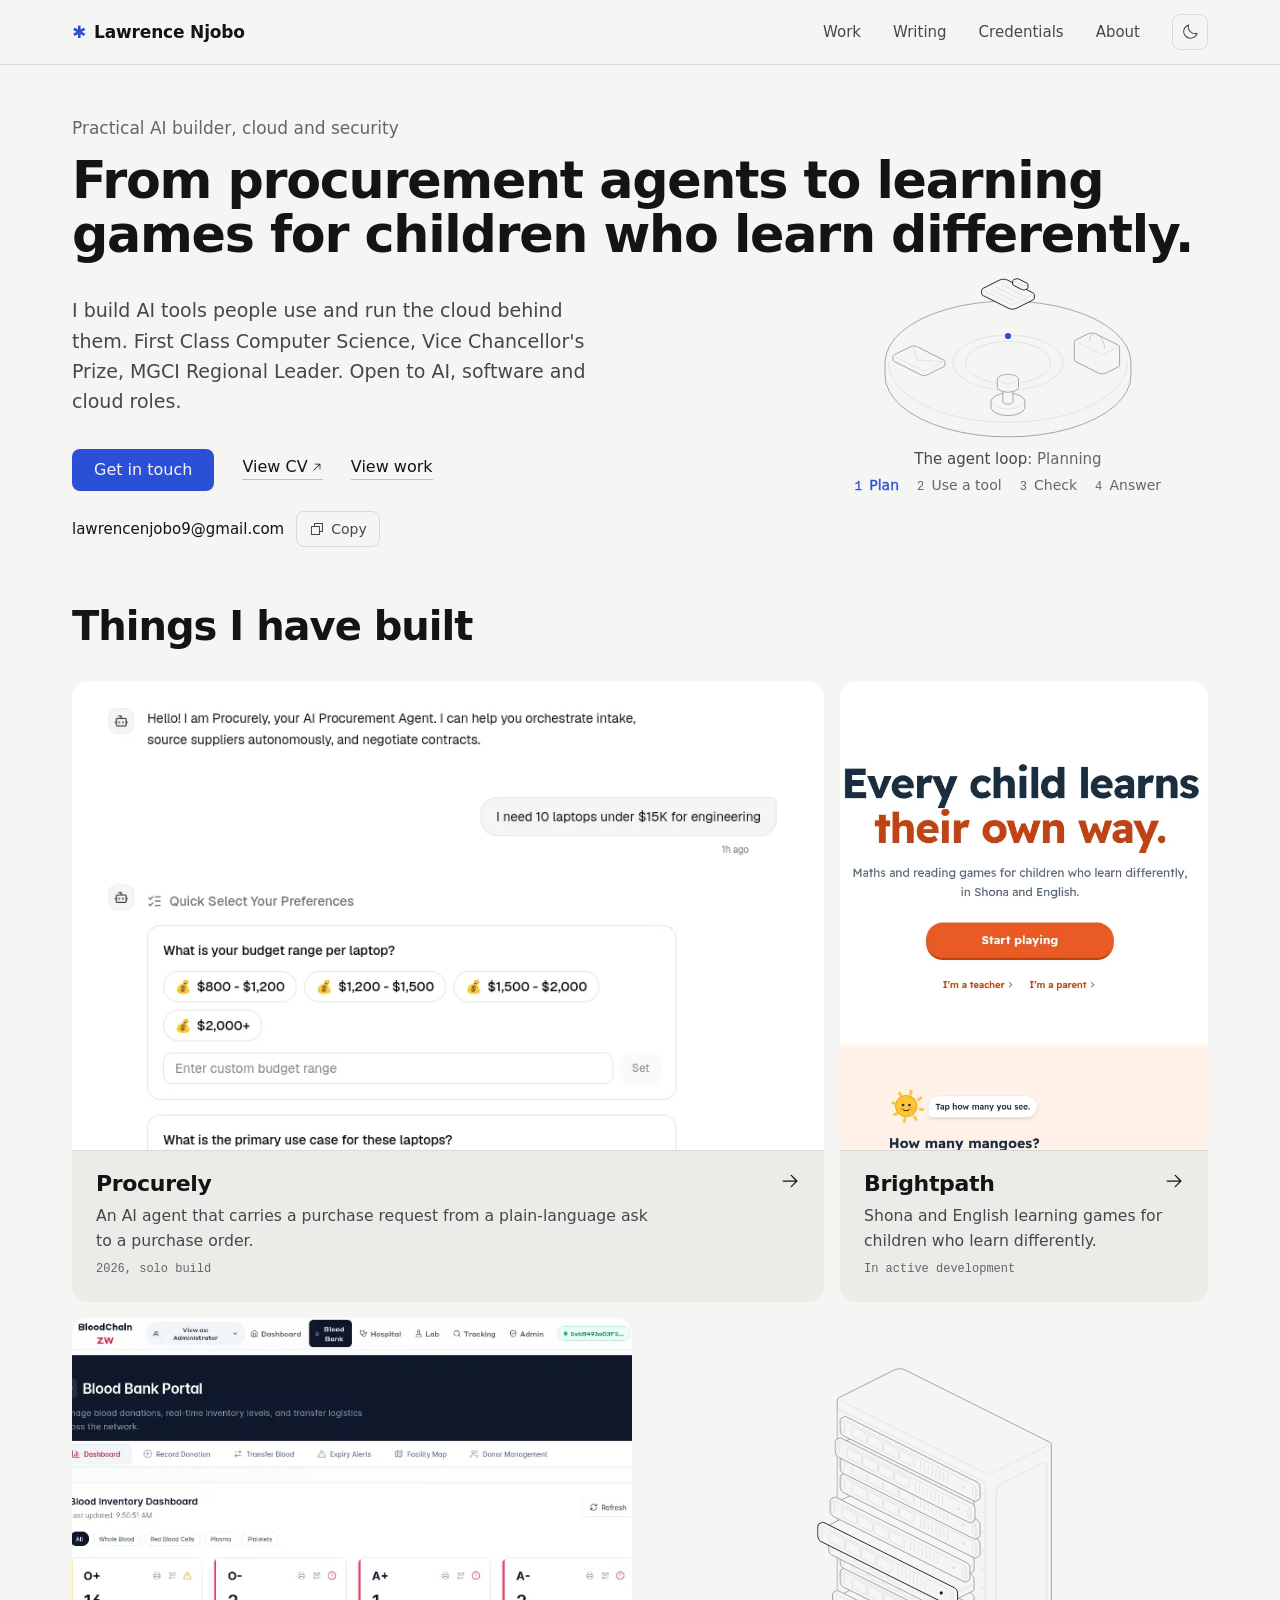
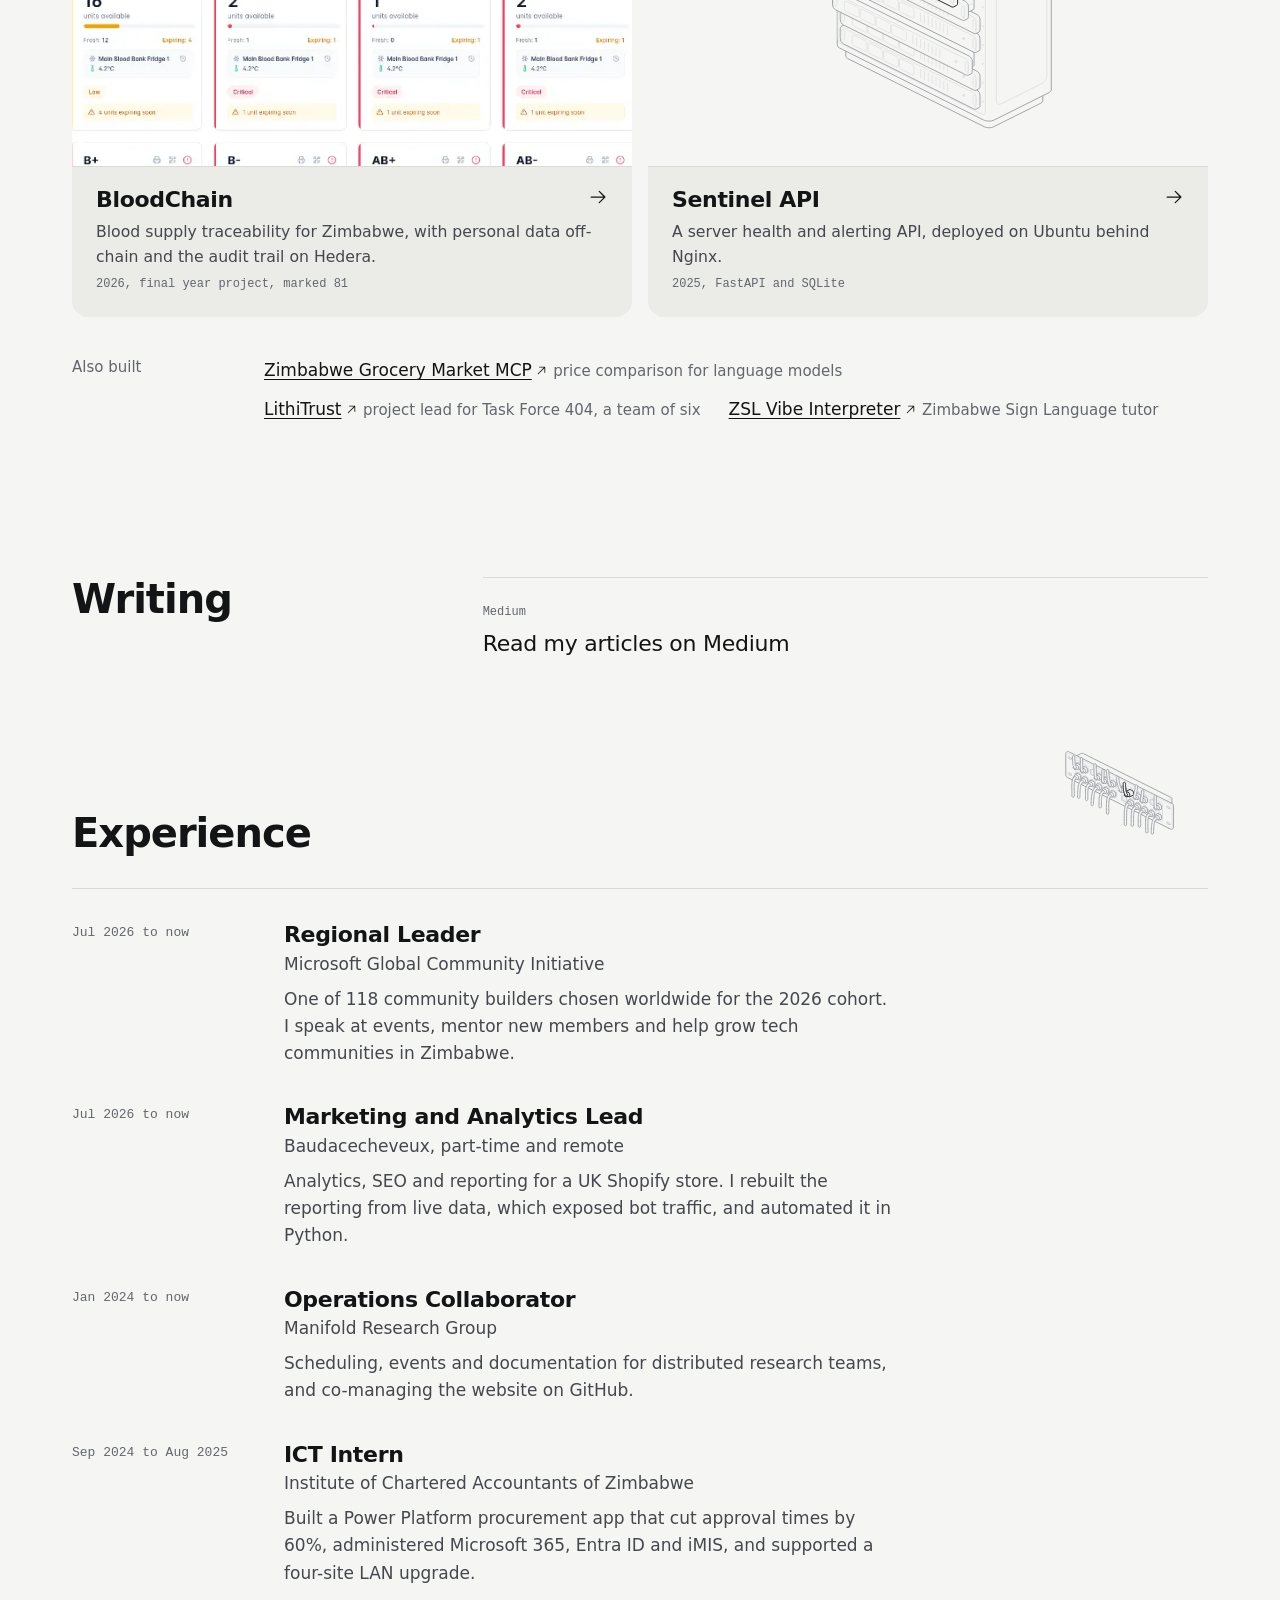
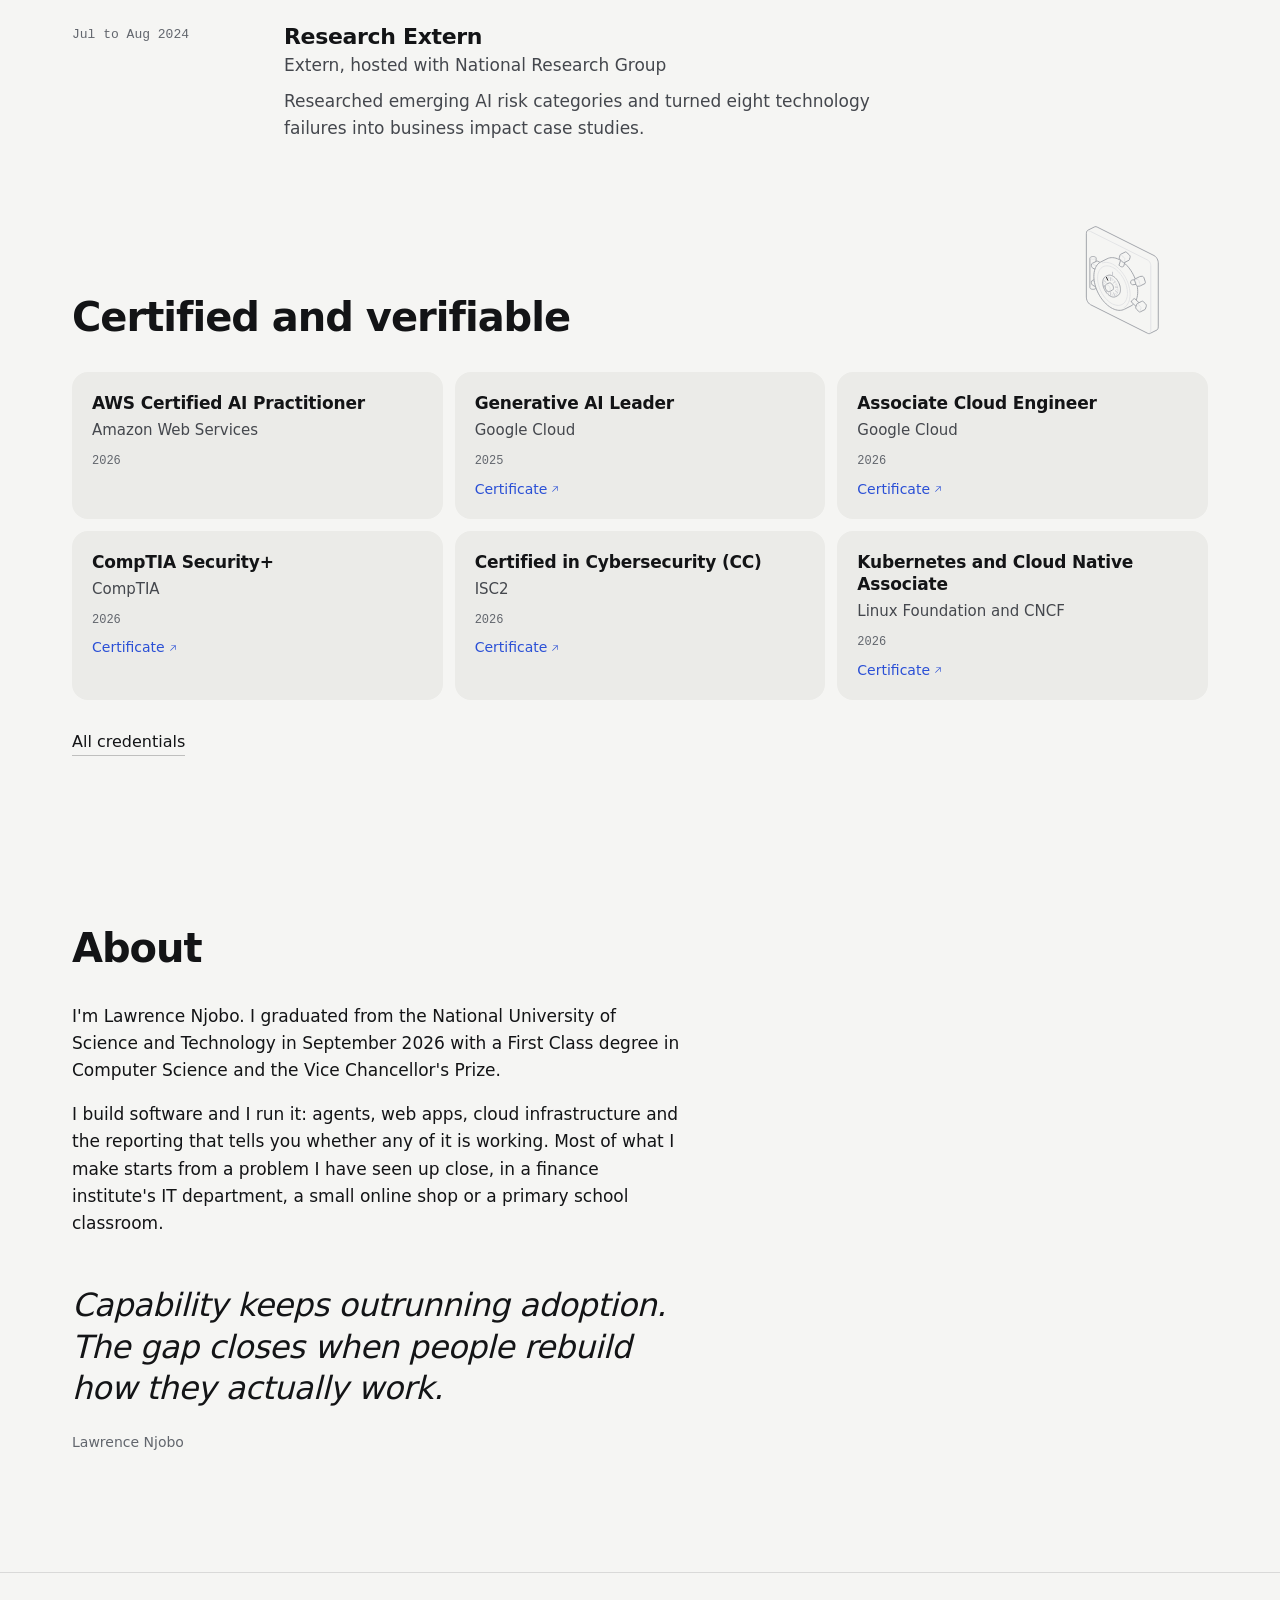
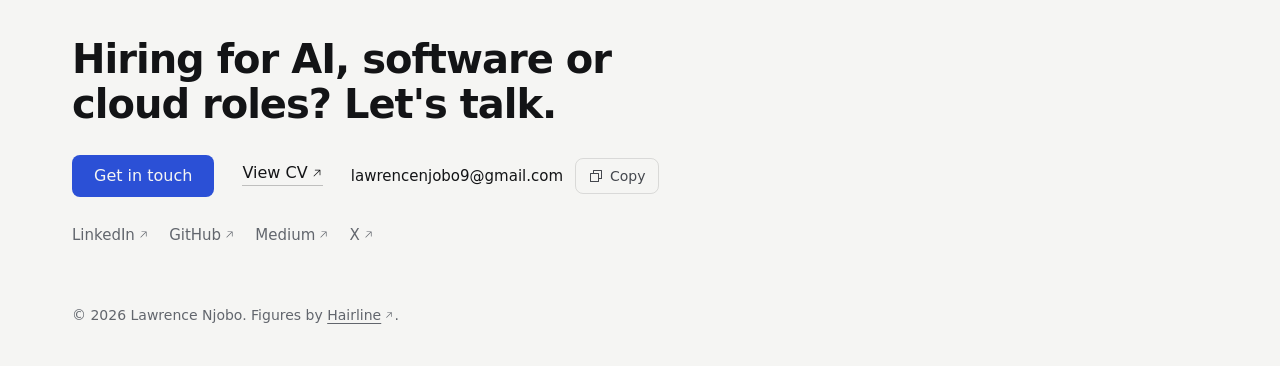
==== commit 680aa110: "Credentials: link each certificate, compact list on phones Five home cards (and the same entries on " ====
--- a/index.html
+++ b/index.html
@@ -21,8 +21,8 @@
   <link rel="preload" href="/assets/fonts/satoshi-700-normal.woff2" as="font" type="font/woff2" crossorigin>
   <link rel="preload" href="/assets/fonts/satoshi-400-normal.woff2" as="font" type="font/woff2" crossorigin>
   <script>(function(){var d=document.documentElement;d.classList.add("js");try{if(localStorage.getItem("theme")==="dark")d.setAttribute("data-theme","dark")}catch(e){}})()</script>
-  <link rel="stylesheet" href="/css/style.css?v=b288f55b80">
-  <script type="module" src="/js/site.js?v=90b8637ffe"></script>
+  <link rel="stylesheet" href="/css/style.css?v=9567015414">
+  <script type="module" src="/js/site.js?v=8cb69b5b46"></script>
 </head>
 <body>
 <a class="skip" href="#main">Skip to content</a>
@@ -183,11 +183,11 @@
       </div>
       <ul class="creds creds--3 reveal">
         <li class="cred"><span class="cred__name">AWS Certified AI Practitioner</span><span class="cred__issuer">Amazon Web Services</span><span class="cred__date">2026</span></li>
-        <li class="cred"><span class="cred__name">Generative AI Leader</span><span class="cred__issuer">Google Cloud</span><span class="cred__date">2025</span></li>
-        <li class="cred"><span class="cred__name">Associate Cloud Engineer</span><span class="cred__issuer">Google Cloud</span><span class="cred__date">2026</span></li>
-        <li class="cred"><span class="cred__name">CompTIA Security+</span><span class="cred__issuer">CompTIA</span><span class="cred__date">2026</span></li>
-        <li class="cred"><span class="cred__name">Certified in Cybersecurity (CC)</span><span class="cred__issuer">ISC2</span><span class="cred__date">2026</span></li>
-        <li class="cred"><span class="cred__name">Kubernetes and Cloud Native Associate</span><span class="cred__issuer">Linux Foundation and CNCF</span><span class="cred__date">2026</span></li>
+        <li class="cred"><span class="cred__name">Generative AI Leader</span><span class="cred__issuer">Google Cloud</span><span class="cred__date">2025</span><a class="cred__verify" href="/assets/images/certs/google-generative-ai-leader.webp" target="_blank" rel="noopener"><span class="sr-only">Generative AI Leader </span>Certificate</a></li>
+        <li class="cred"><span class="cred__name">Associate Cloud Engineer</span><span class="cred__issuer">Google Cloud</span><span class="cred__date">2026</span><a class="cred__verify" href="/assets/images/certs/google-associate-cloud-engineer.webp" target="_blank" rel="noopener"><span class="sr-only">Associate Cloud Engineer </span>Certificate</a></li>
+        <li class="cred"><span class="cred__name">CompTIA Security+</span><span class="cred__issuer">CompTIA</span><span class="cred__date">2026</span><a class="cred__verify" href="/assets/images/certs/security-plus.webp" target="_blank" rel="noopener"><span class="sr-only">Security+ </span>Certificate</a></li>
+        <li class="cred"><span class="cred__name">Certified in Cybersecurity (CC)</span><span class="cred__issuer">ISC2</span><span class="cred__date">2026</span><a class="cred__verify" href="/assets/images/certs/isc2-cc.webp" target="_blank" rel="noopener"><span class="sr-only">ISC2 CC </span>Certificate</a></li>
+        <li class="cred"><span class="cred__name">Kubernetes and Cloud Native Associate</span><span class="cred__issuer">Linux Foundation and CNCF</span><span class="cred__date">2026</span><a class="cred__verify" href="/assets/images/certs/kcna.webp" target="_blank" rel="noopener"><span class="sr-only">KCNA </span>Certificate</a></li>
       </ul>
       <p style="margin-top:28px"><a class="link-quiet" href="/credentials.html">All credentials</a></p>
     </div>
--- a/css/style.css
+++ b/css/style.css
@@ -306,6 +306,15 @@
 .cred__date { font: 500 0.75rem/1.6 var(--mono); color: var(--ink-mute); margin-top: 6px; }
 .cred__verify { font: 500 0.875rem/1.4 var(--sans); color: var(--accent); text-decoration: none; margin-top: 4px; }
 .cred__verify:hover { text-decoration: underline; }
+.cred__links { display: flex; flex-wrap: wrap; gap: 0 16px; }
+/* Phones: the home grid becomes a compact two-column list. */
+@media (max-width: 599px) {
+  #credentials .creds { grid-template-columns: 1fr 1fr; gap: 8px; }
+  #credentials .cred { padding: 14px; gap: 2px; }
+  #credentials .cred__name { font-size: 0.9375rem; }
+  #credentials .cred__issuer { font-size: 0.8125rem; }
+  #credentials .cred__date { margin-top: 2px; }
+}
 .creds__group { margin: 56px 0 20px; }
 @media (min-width: 900px) { .creds--3 { grid-template-columns: repeat(3, 1fr); } }
 
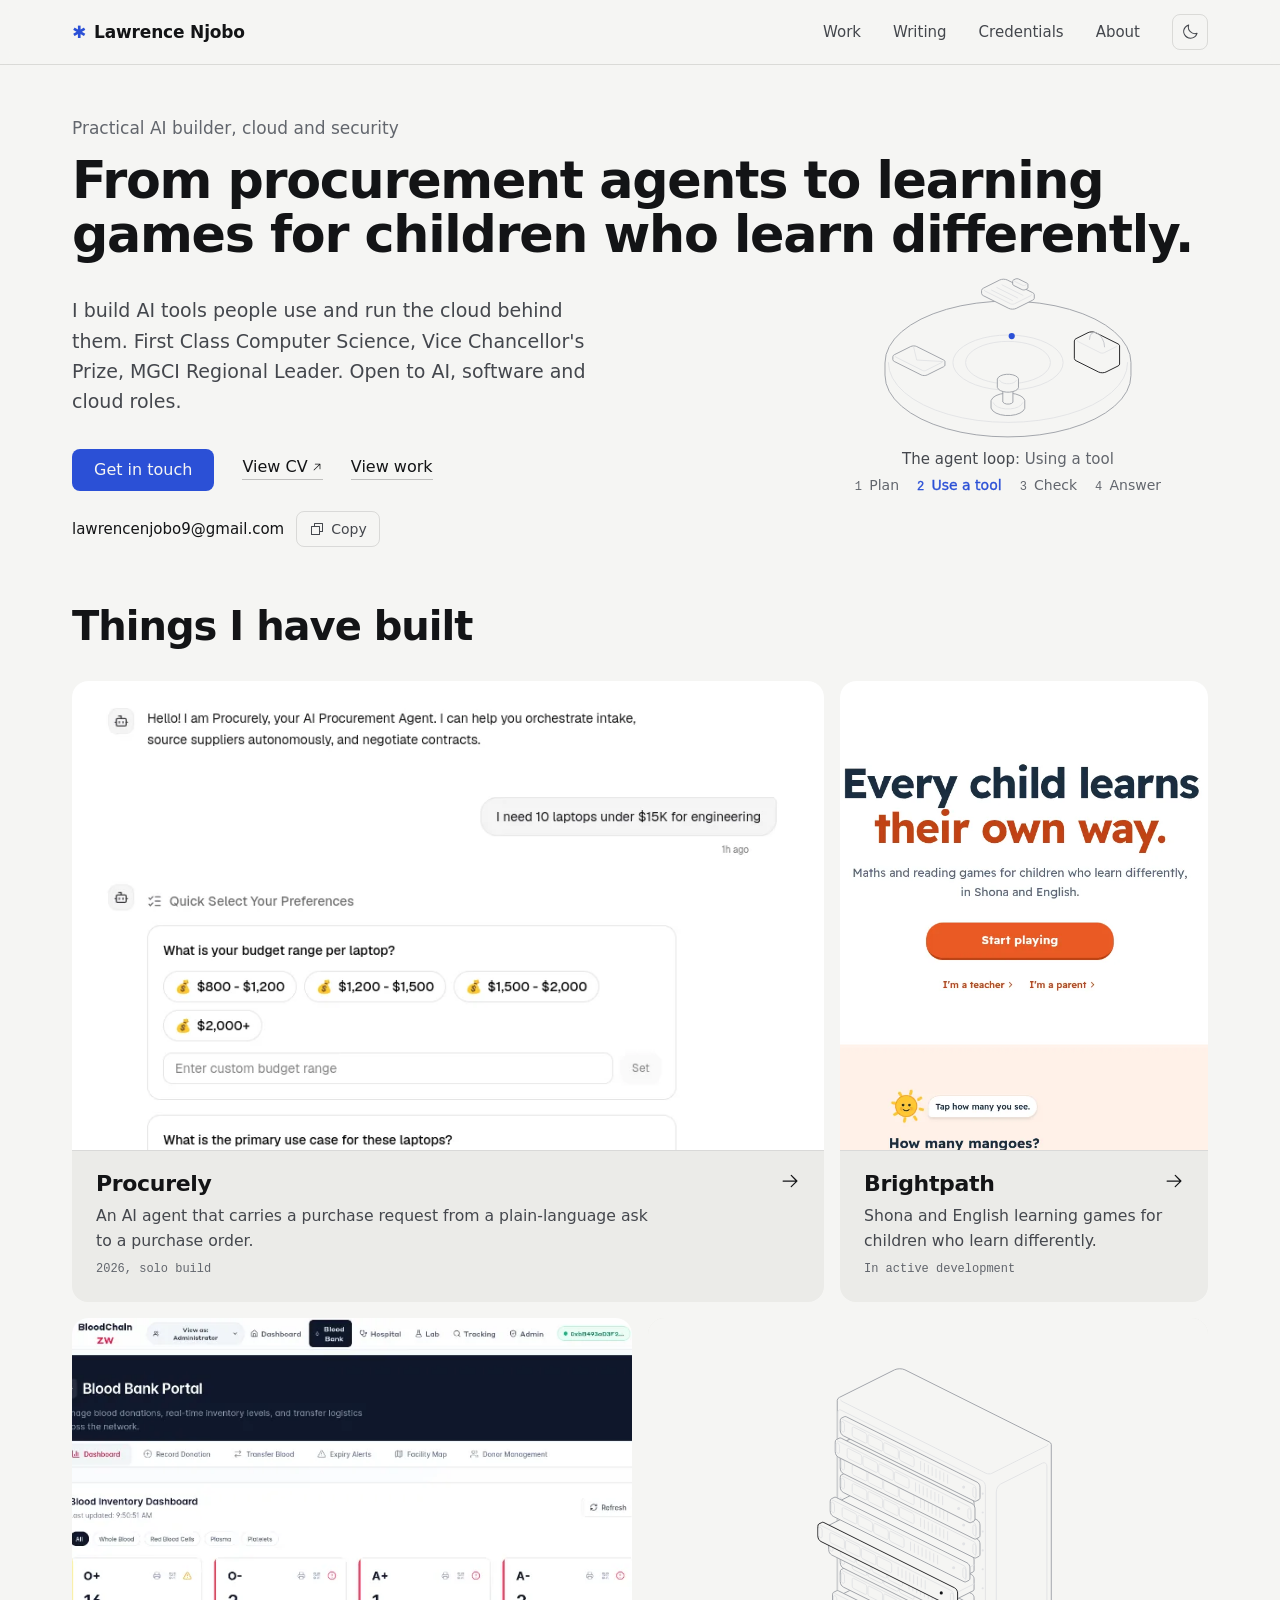
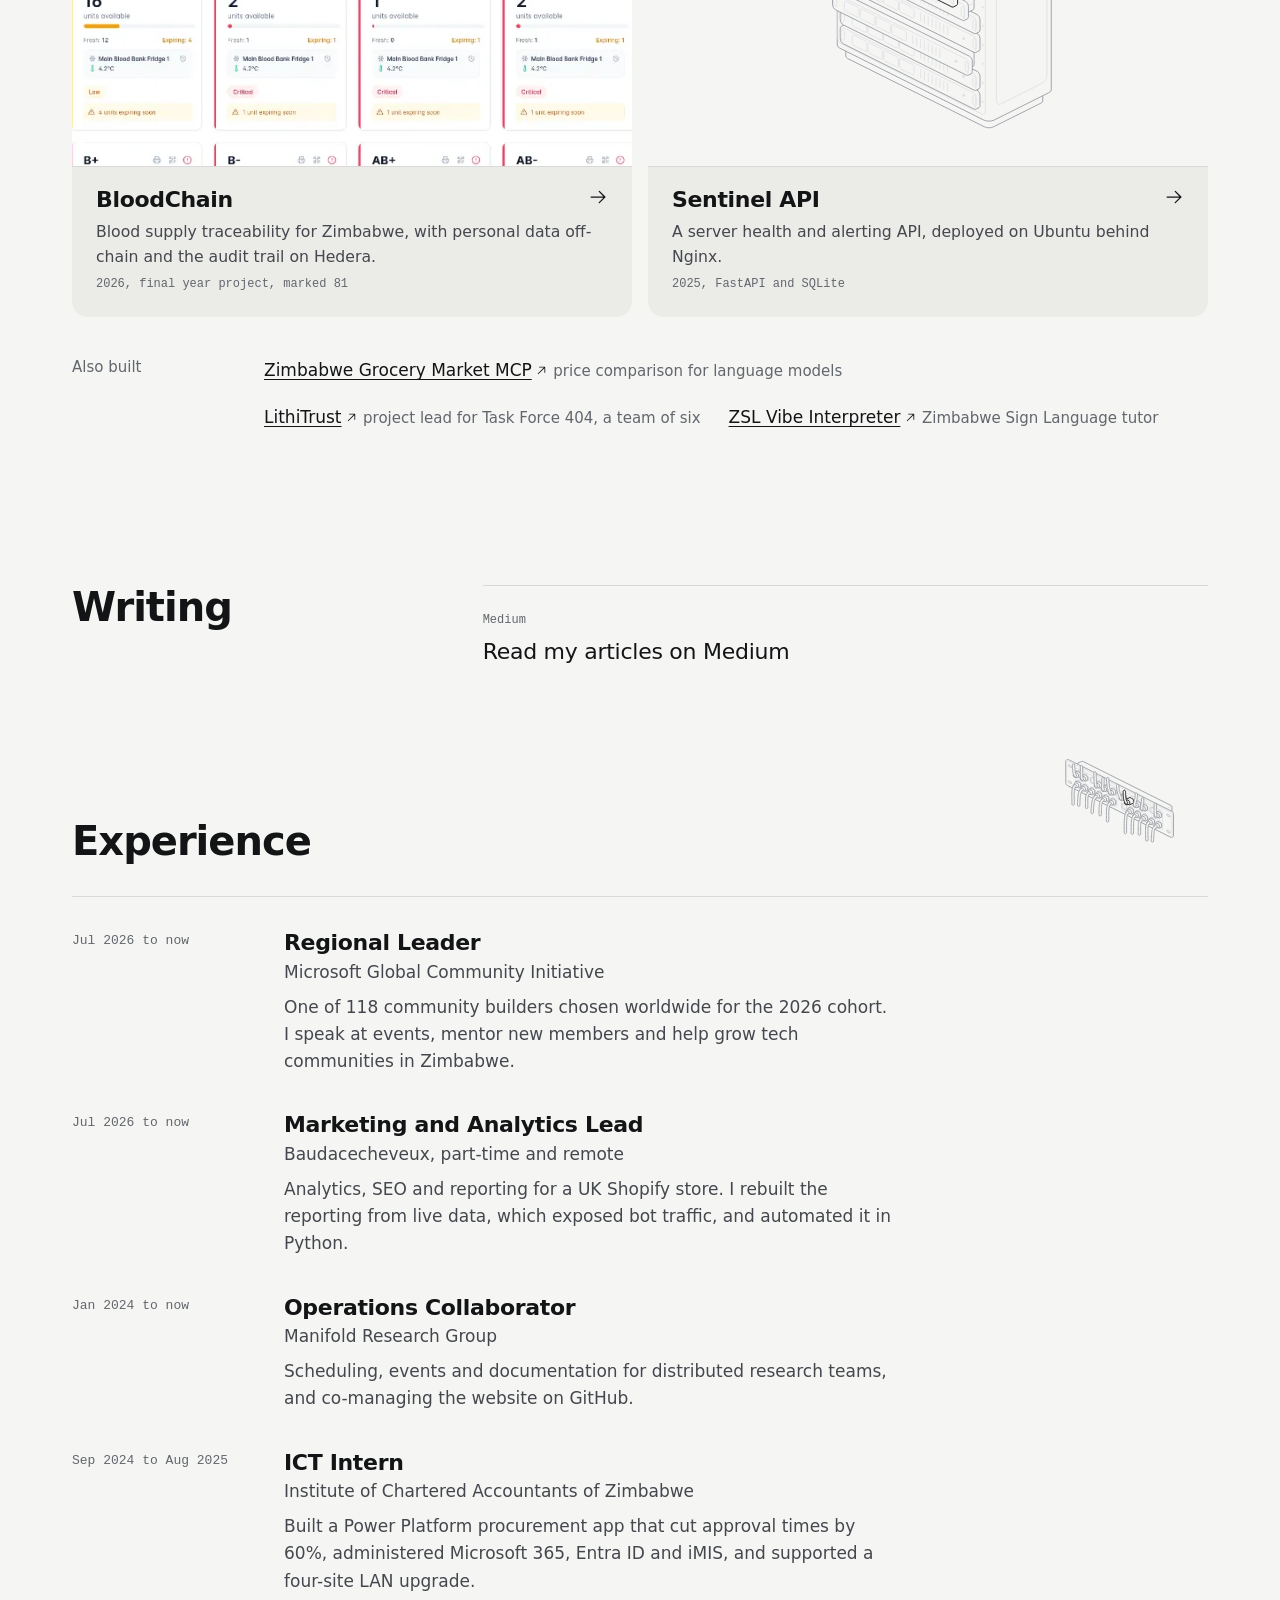
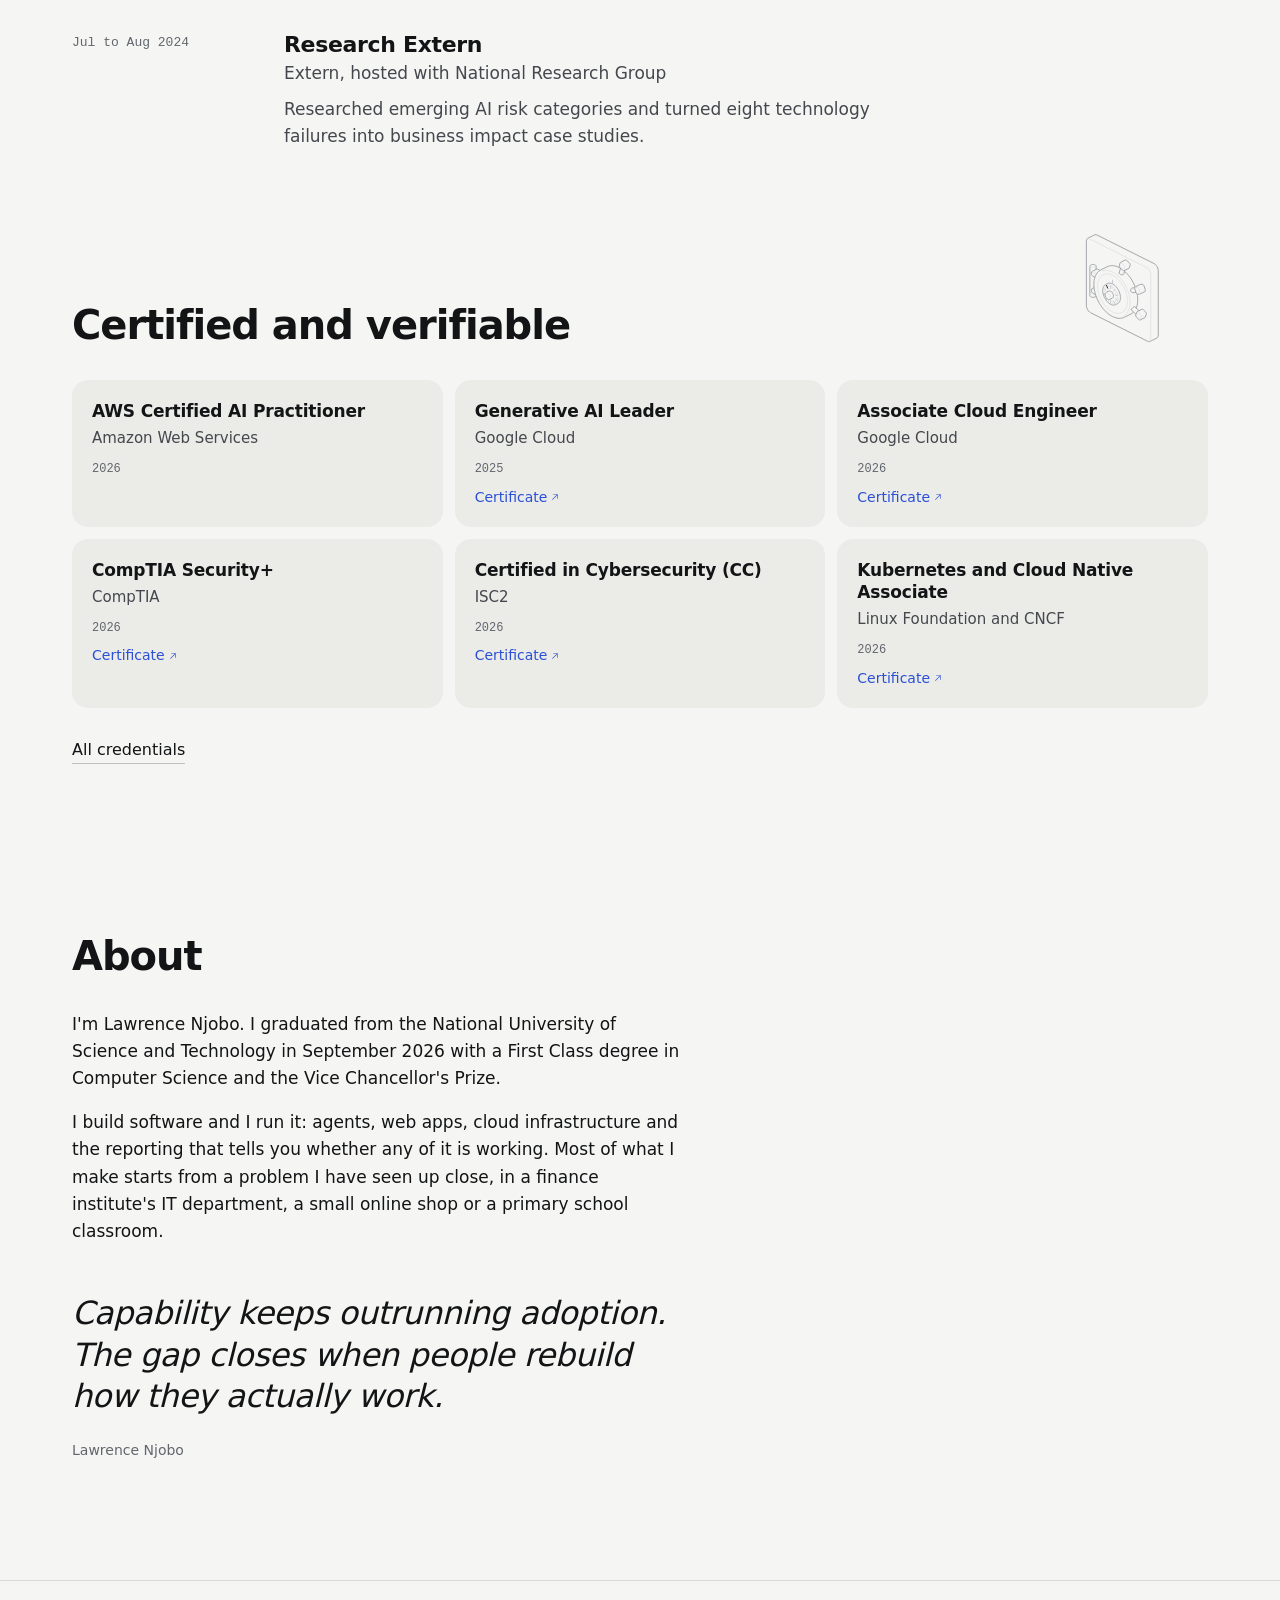
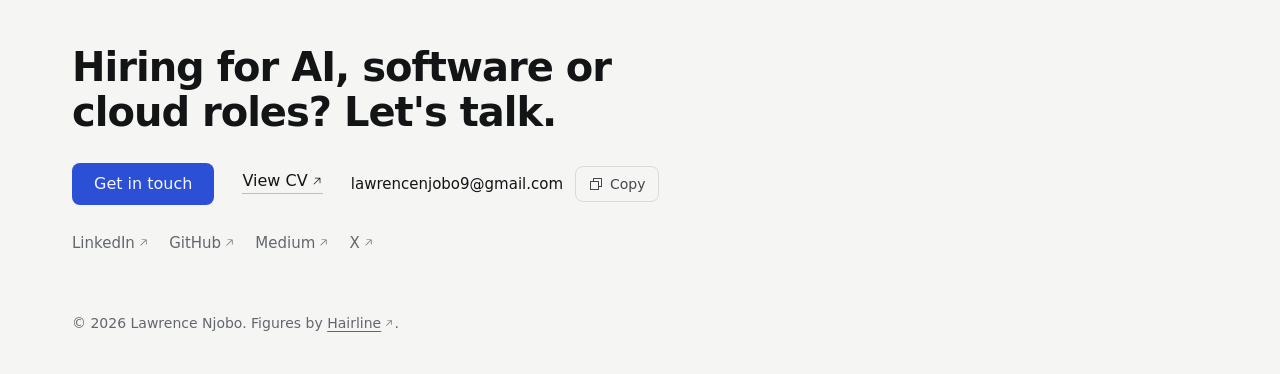
==== commit e70fe989: "Small text links get 44px tap targets View CV, View work, All credentials, the certificate and verif" ====
--- a/index.html
+++ b/index.html
@@ -21,7 +21,7 @@
   <link rel="preload" href="/assets/fonts/satoshi-700-normal.woff2" as="font" type="font/woff2" crossorigin>
   <link rel="preload" href="/assets/fonts/satoshi-400-normal.woff2" as="font" type="font/woff2" crossorigin>
   <script>(function(){var d=document.documentElement;d.classList.add("js");try{if(localStorage.getItem("theme")==="dark")d.setAttribute("data-theme","dark")}catch(e){}})()</script>
-  <link rel="stylesheet" href="/css/style.css?v=9567015414">
+  <link rel="stylesheet" href="/css/style.css?v=fba19b7d87">
   <script type="module" src="/js/site.js?v=8cb69b5b46"></script>
 </head>
 <body>
--- a/css/style.css
+++ b/css/style.css
@@ -141,6 +141,11 @@
 .btn:active { transform: scale(0.98); }
 .link-quiet { font: 500 1rem/1 var(--sans); text-decoration: none; border-bottom: 1px solid var(--rule-strong-c); padding-bottom: 4px; white-space: nowrap; }
 .link-quiet:hover { border-color: var(--ink); }
+/* Small text links keep their look but get a 44px tap target from an invisible layer centred on them. */
+.link-quiet, .footer__links a, .also a, .cred__verify { position: relative; }
+.link-quiet::before, .footer__links a::before, .also a::before, .cred__verify::before {
+  content: ""; position: absolute; left: 50%; top: 50%; width: max(100% + 8px, 44px); height: max(100%, 44px); transform: translate(-50%, -50%);
+}
 
 /* Contact line: the address as text, with a copy control (Phosphor icons). */
 .contact-line { display: flex; flex-wrap: wrap; align-items: center; gap: 8px 12px; margin: 20px 0 0; font-size: 0.9375rem; color: var(--ink-soft); max-width: none; }
@@ -266,7 +271,7 @@
 .also { margin-top: 40px; display: grid; gap: 20px 32px; grid-template-columns: 1fr; }
 @media (min-width: 900px) { .also { grid-template-columns: 160px 1fr; } }
 .also__label { font: 500 0.9375rem/1.4 var(--sans); color: var(--ink-mute); }
-.also ul { list-style: none; margin: 0; padding: 0; display: flex; flex-wrap: wrap; gap: 12px 28px; }
+.also ul { list-style: none; margin: 0; padding: 0; display: flex; flex-wrap: wrap; gap: 20px 28px; }
 .also a { font-weight: 500; }
 .also span { color: var(--ink-mute); font-size: 0.9375rem; }
 
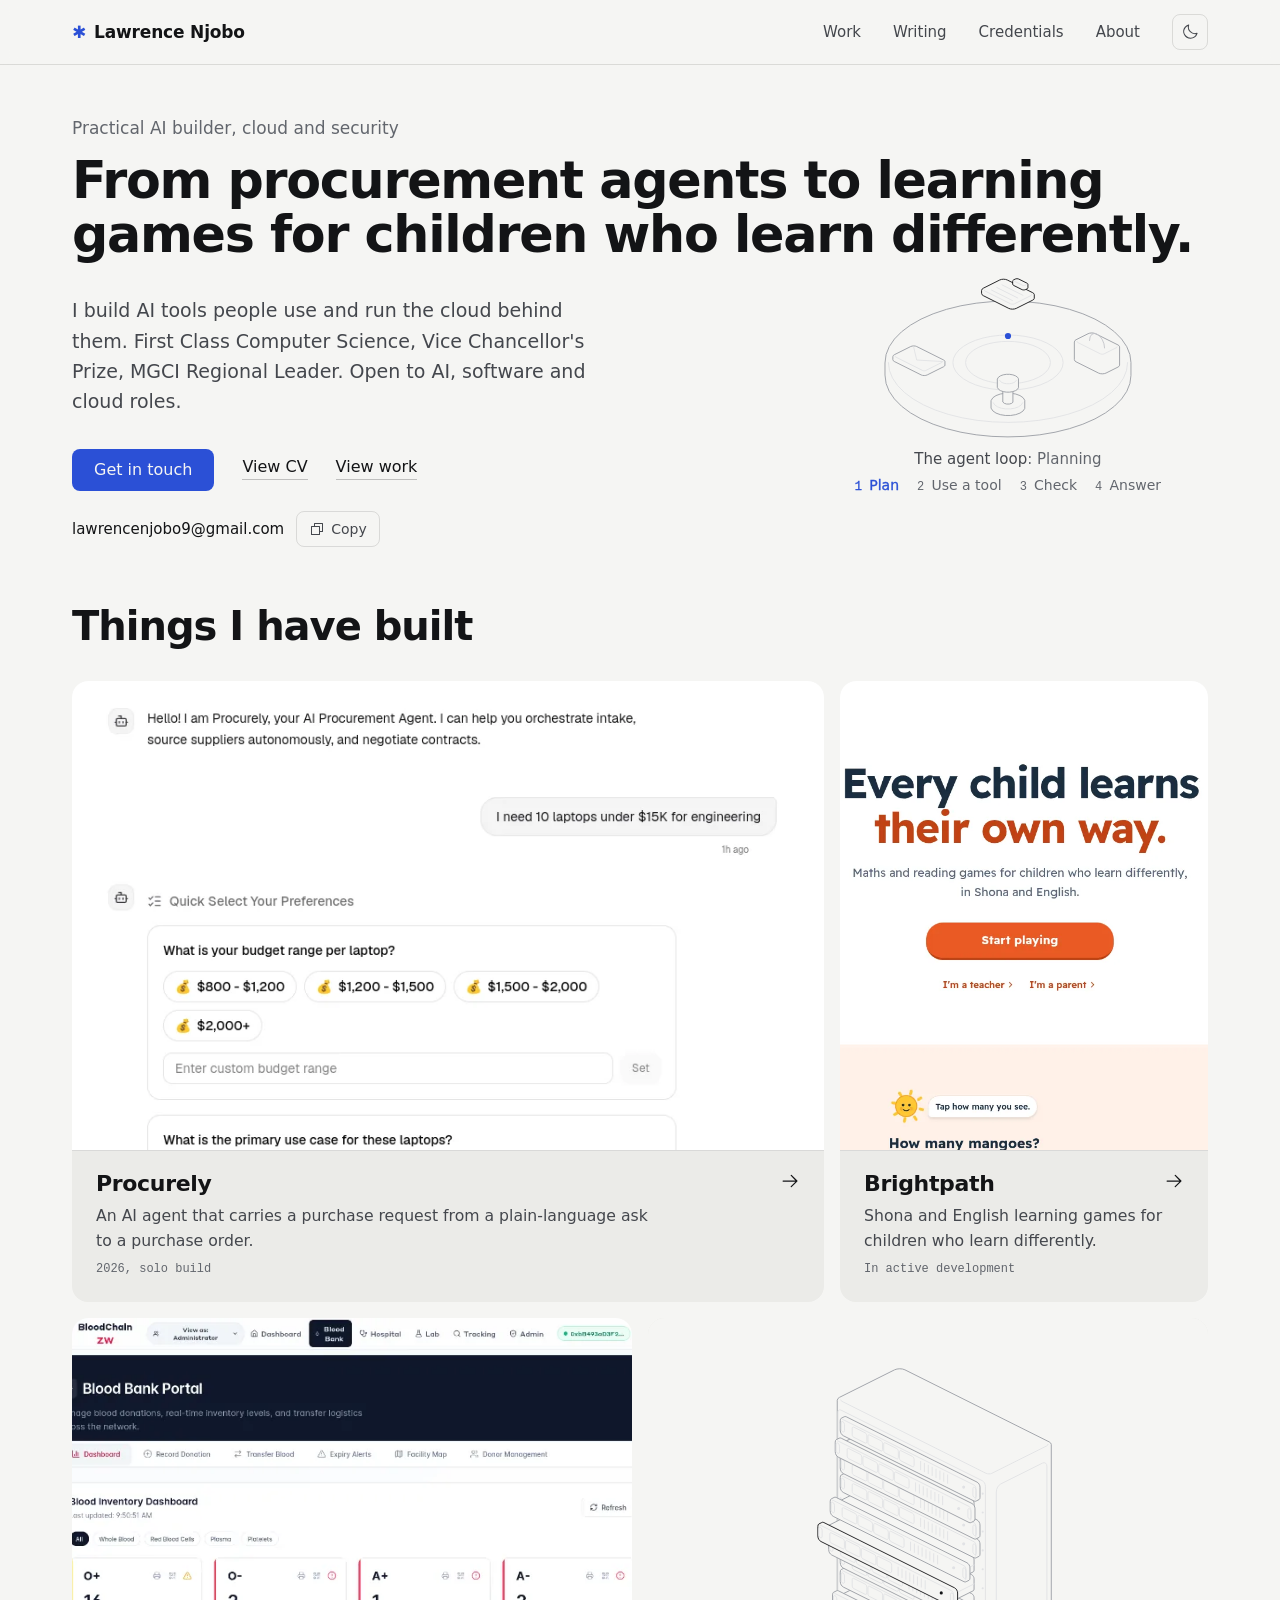
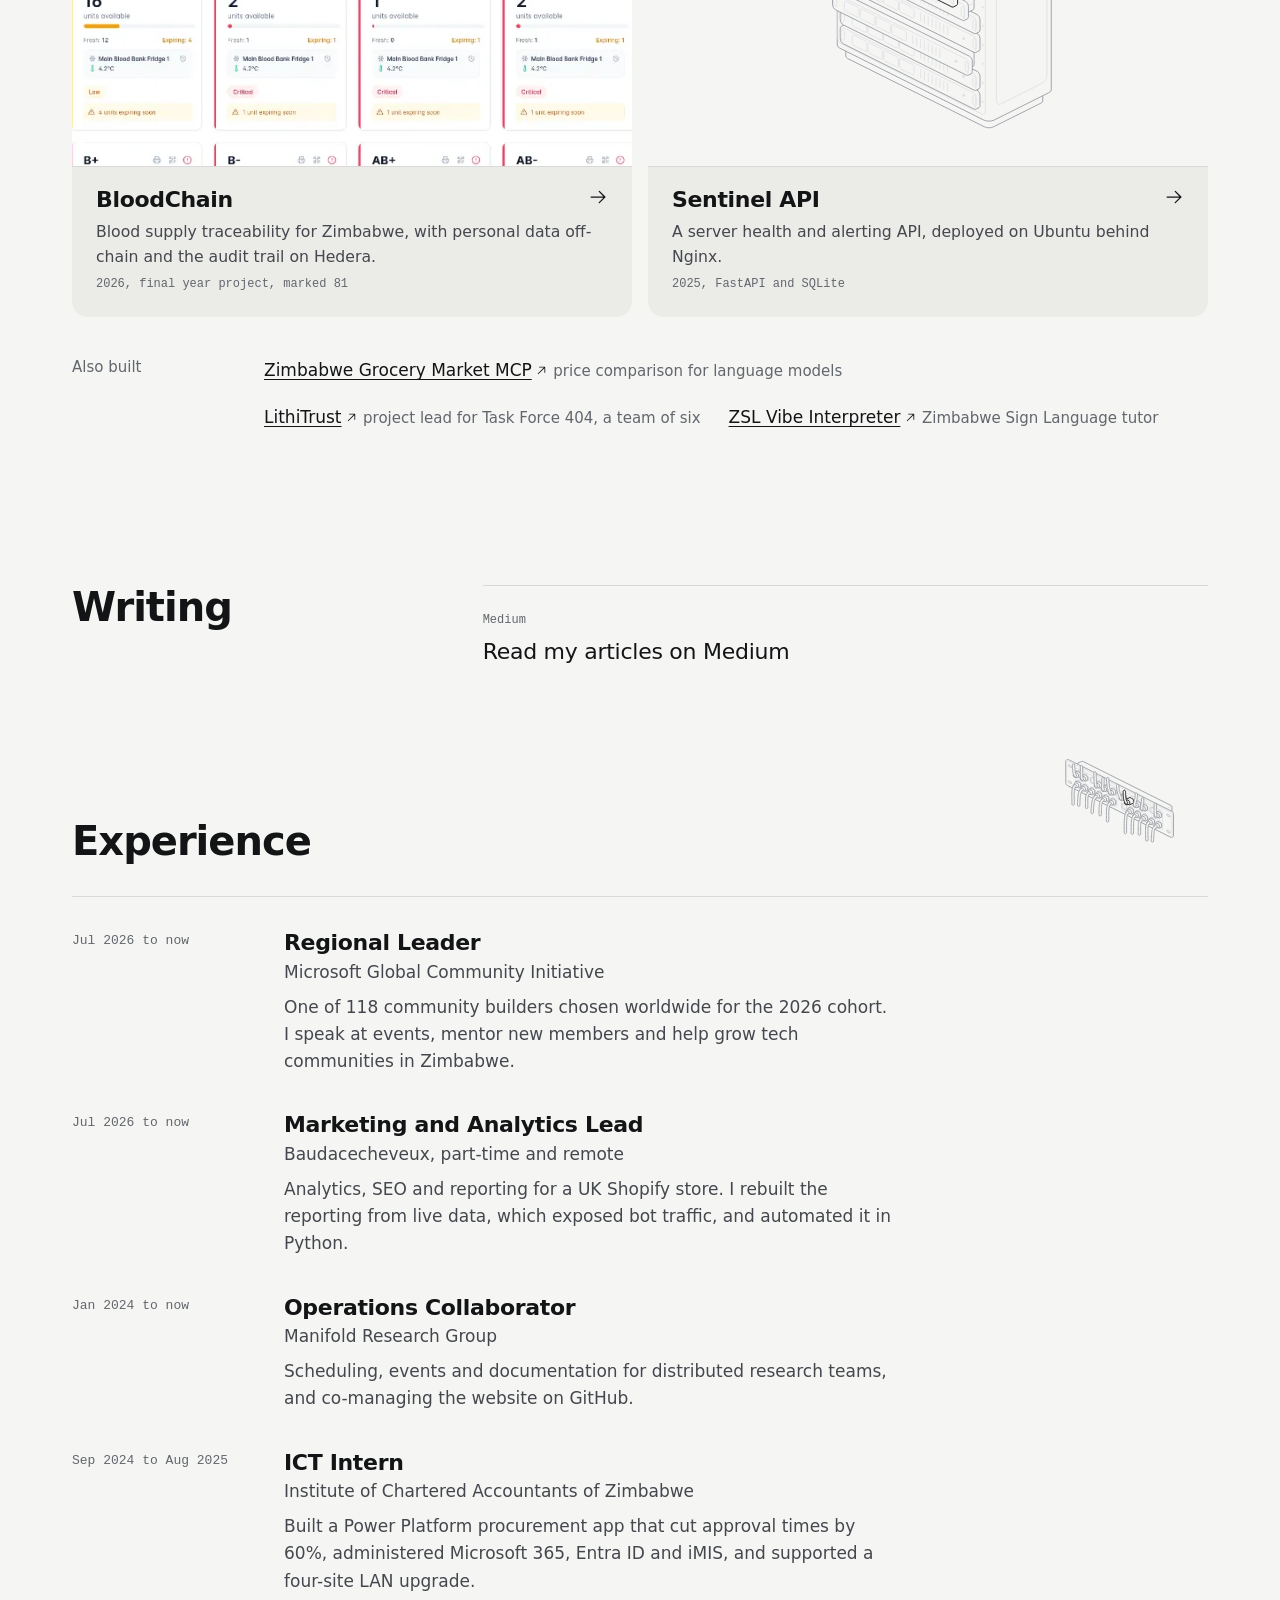
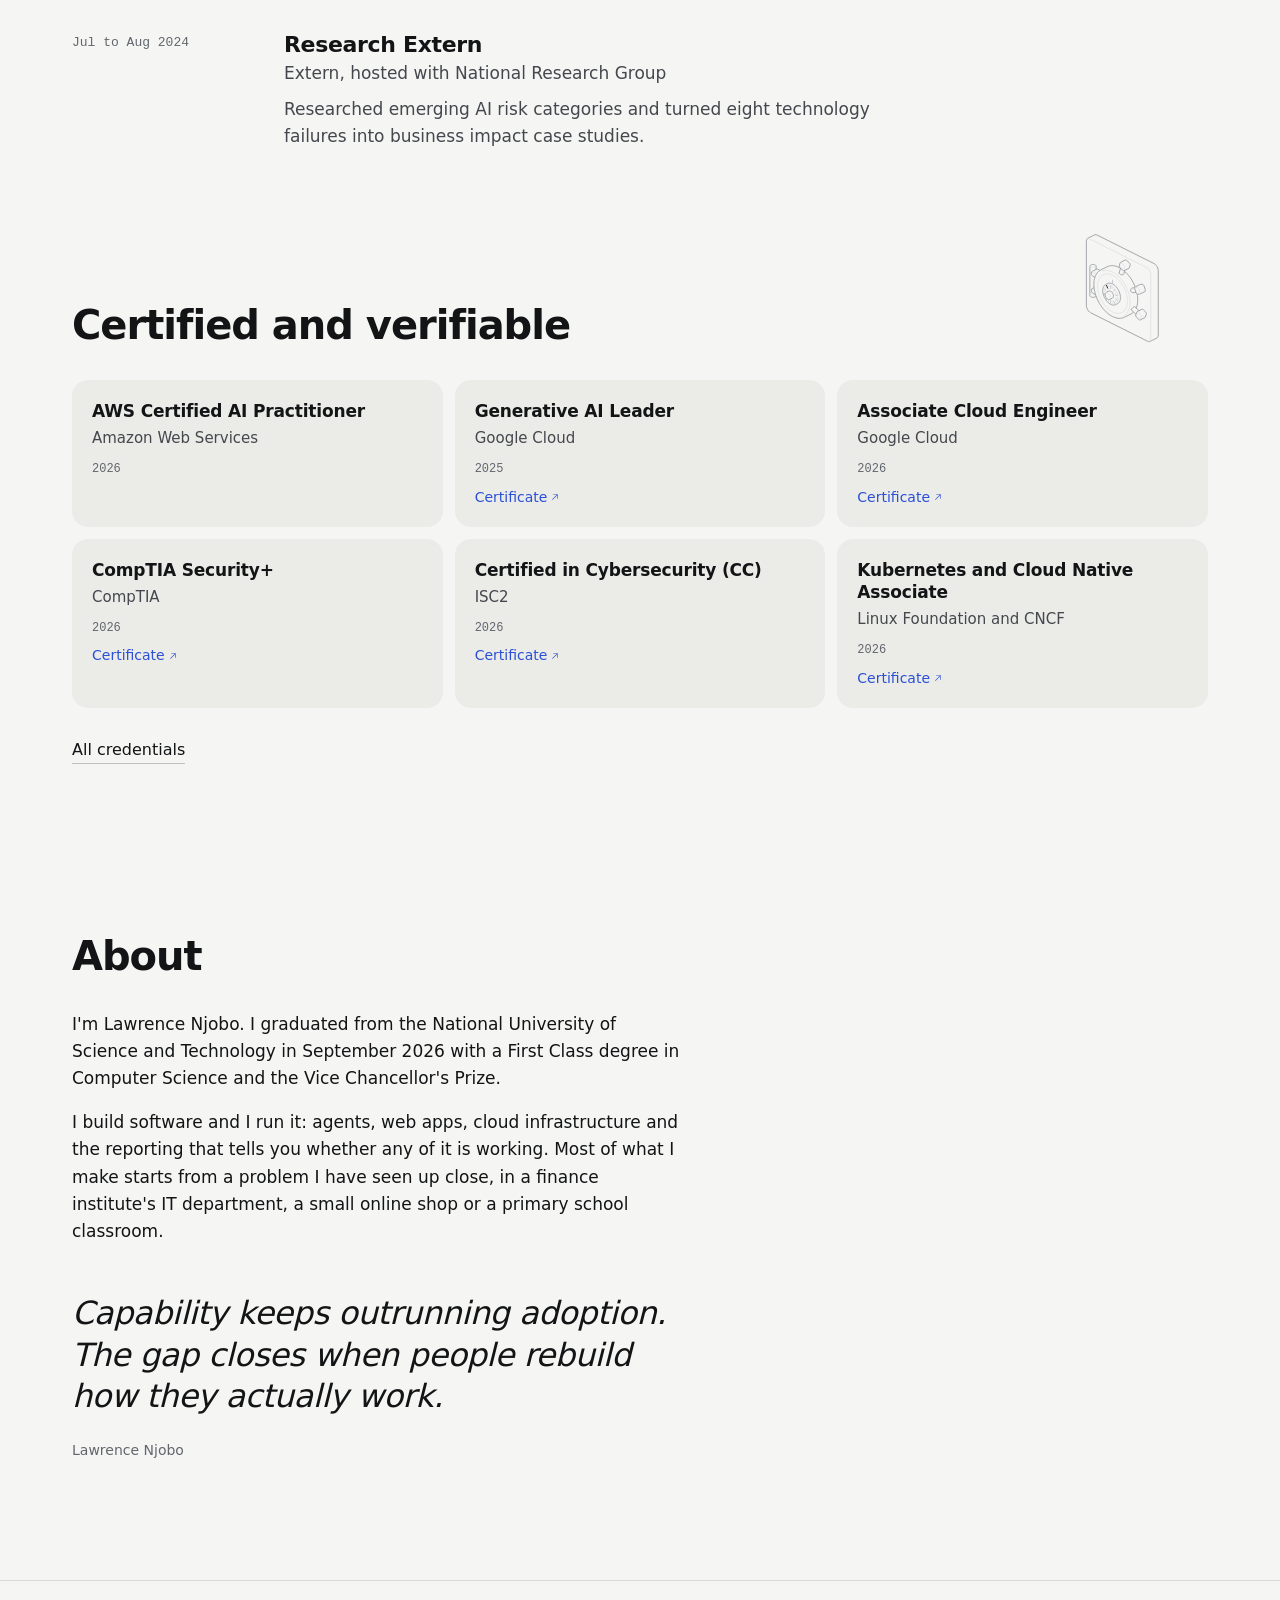
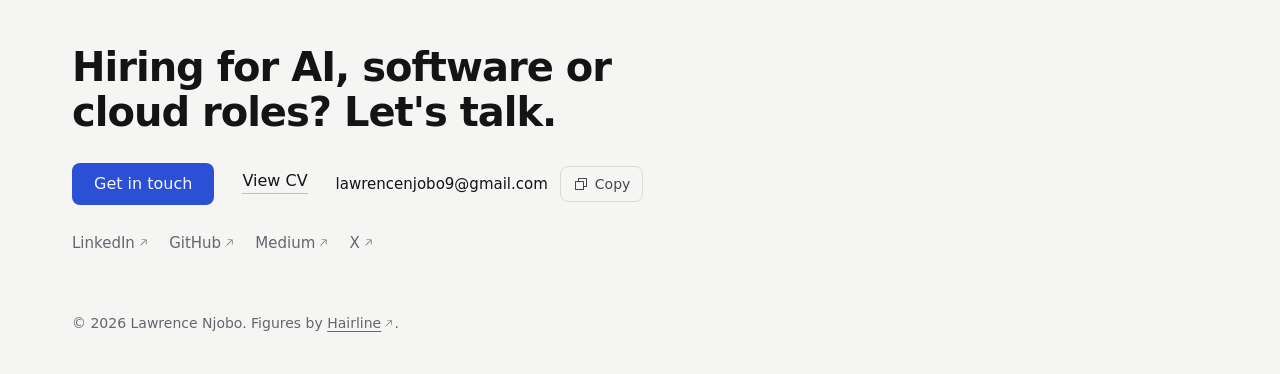
==== commit 3157c68e: "CV: a page on the site, and a PDF printed from it Replaces the rxresu.me link with /cv.html, written" ====
--- a/index.html
+++ b/index.html
@@ -21,7 +21,7 @@
   <link rel="preload" href="/assets/fonts/satoshi-700-normal.woff2" as="font" type="font/woff2" crossorigin>
   <link rel="preload" href="/assets/fonts/satoshi-400-normal.woff2" as="font" type="font/woff2" crossorigin>
   <script>(function(){var d=document.documentElement;d.classList.add("js");try{if(localStorage.getItem("theme")==="dark")d.setAttribute("data-theme","dark")}catch(e){}})()</script>
-  <link rel="stylesheet" href="/css/style.css?v=fba19b7d87">
+  <link rel="stylesheet" href="/css/style.css?v=8dce97eef4">
   <script type="module" src="/js/site.js?v=8cb69b5b46"></script>
 </head>
 <body>
@@ -51,7 +51,7 @@
       <p class="lead">I build AI tools people use and run the cloud behind them.<span class="lead__proof"> First Class Computer Science, Vice Chancellor's Prize, MGCI Regional Leader.</span> Open to AI, software and cloud roles.</p>
       <div class="hero__actions">
         <a class="btn" href="mailto:lawrencenjobo9@gmail.com">Get in touch</a>
-        <a class="link-quiet" href="https://rxresu.me/albertnjobo/lawrence-njobo-resume" target="_blank" rel="noopener">View CV</a>
+        <a class="link-quiet" href="/cv.html">View CV</a>
         <a class="link-quiet" href="#work">View work</a>
       </div>
       <p class="contact-line"><span class="contact-line__email">lawrencenjobo9@gmail.com</span><button class="copy" type="button" data-copy="lawrencenjobo9@gmail.com" aria-label="Copy email address"><svg class="icon-copy" aria-hidden="true" xmlns="http://www.w3.org/2000/svg" viewBox="0 0 256 256" fill="currentColor"><path d="M216,32H88a8,8,0,0,0-8,8V80H40a8,8,0,0,0-8,8V216a8,8,0,0,0,8,8H168a8,8,0,0,0,8-8V176h40a8,8,0,0,0,8-8V40A8,8,0,0,0,216,32ZM160,208H48V96H160Zm48-48H176V88a8,8,0,0,0-8-8H96V48H208Z"/></svg><svg class="icon-check" aria-hidden="true" xmlns="http://www.w3.org/2000/svg" viewBox="0 0 256 256" fill="currentColor"><path d="M229.66,77.66l-128,128a8,8,0,0,1-11.32,0l-56-56a8,8,0,0,1,11.32-11.32L96,188.69,218.34,66.34a8,8,0,0,1,11.32,11.32Z"/></svg><span class="copy__label">Copy</span></button><span class="sr-only" role="status" aria-live="polite"></span></p>
@@ -217,7 +217,7 @@
     <p class="footer__sign">Hiring for AI, software or cloud roles? Let's talk.</p>
     <div class="footer__row">
       <a class="btn" href="mailto:lawrencenjobo9@gmail.com">Get in touch</a>
-      <a class="link-quiet" href="https://rxresu.me/albertnjobo/lawrence-njobo-resume" target="_blank" rel="noopener">View CV</a>
+      <a class="link-quiet" href="/cv.html">View CV</a>
       <p class="contact-line"><span class="contact-line__email">lawrencenjobo9@gmail.com</span><button class="copy" type="button" data-copy="lawrencenjobo9@gmail.com" aria-label="Copy email address"><svg class="icon-copy" aria-hidden="true" xmlns="http://www.w3.org/2000/svg" viewBox="0 0 256 256" fill="currentColor"><path d="M216,32H88a8,8,0,0,0-8,8V80H40a8,8,0,0,0-8,8V216a8,8,0,0,0,8,8H168a8,8,0,0,0,8-8V176h40a8,8,0,0,0,8-8V40A8,8,0,0,0,216,32ZM160,208H48V96H160Zm48-48H176V88a8,8,0,0,0-8-8H96V48H208Z"/></svg><svg class="icon-check" aria-hidden="true" xmlns="http://www.w3.org/2000/svg" viewBox="0 0 256 256" fill="currentColor"><path d="M229.66,77.66l-128,128a8,8,0,0,1-11.32,0l-56-56a8,8,0,0,1,11.32-11.32L96,188.69,218.34,66.34a8,8,0,0,1,11.32,11.32Z"/></svg><span class="copy__label">Copy</span></button><span class="sr-only" role="status" aria-live="polite"></span></p>
       <ul class="footer__links" aria-label="Profiles">
         <li><a href="https://www.linkedin.com/in/lawrence-njobo" target="_blank" rel="noopener">LinkedIn</a></li>
--- a/css/style.css
+++ b/css/style.css
@@ -375,3 +375,67 @@
   .work__item:hover .arrow { transform: none; }
   .btn:active, .work__item:active { transform: none; }
 }
+
+/* CV: one page on the site that prints to A4 and is the source of the PDF. */
+.cv__contact { list-style: none; margin: 20px 0 0; padding: 0; display: flex; flex-wrap: wrap; gap: 6px 24px; font-size: 0.9375rem; }
+.cv__contact a { color: var(--ink-soft); text-decoration: none; }
+.cv__contact a:hover { color: var(--ink); text-decoration: underline; }
+.cv__actions { display: flex; flex-wrap: wrap; align-items: center; gap: 16px 28px; margin-top: 28px; }
+.cv__section { display: grid; gap: 12px 48px; padding: 32px 0; border-top: 1px solid var(--rule-c); }
+@media (min-width: 900px) { .cv__section { grid-template-columns: 200px 1fr; } }
+.cv__section h2 { font-size: var(--fs-h3); line-height: 1.3; letter-spacing: -0.012em; margin: 0; }
+.cv__section p { max-width: var(--measure); margin: 0; color: var(--ink-soft); }
+.cv__entries { display: grid; gap: 28px; }
+.cv__entry header { display: grid; grid-template-columns: 1fr auto; gap: 0 24px; align-items: baseline; }
+.cv__entry h3 { font: 700 1.0625rem/1.35 var(--sans); letter-spacing: -0.01em; margin: 0; }
+.cv__entry h3 a { color: inherit; text-decoration-color: var(--rule-strong-c); text-underline-offset: 3px; }
+.cv__entry h3 a:hover { text-decoration-color: currentColor; }
+.cv__entry .cv__org { grid-column: 1; color: var(--ink-soft); font-weight: 500; font-size: 0.9375rem; }
+.cv__org a { color: inherit; text-underline-offset: 3px; }
+.cv__entry .cv__date { grid-column: 2; grid-row: 1; }
+.cv__date { font: 500 0.8125rem/1.6 var(--mono); color: var(--ink-mute); white-space: nowrap; }
+.cv__entry ul, .cv__plain { margin: 8px 0 0; padding-left: 1.1em; color: var(--ink-soft); max-width: var(--measure); }
+.cv__plain { margin: 0; }
+.cv__entry li, .cv__plain li { margin: 4px 0; padding-left: 2px; }
+.cv__entry li::marker, .cv__plain li::marker { color: var(--ink-mute); }
+.cv__certs { list-style: none; margin: 0; padding: 0; display: grid; gap: 6px; max-width: var(--measure); }
+.cv__certs li { display: flex; flex-wrap: wrap; justify-content: space-between; gap: 0 24px; padding-bottom: 6px; border-bottom: 1px solid var(--rule-c); }
+.cv__certs li:last-child { border-bottom: 0; }
+.cv__more { margin-top: 20px !important; }
+.cv__skills { margin: 0; display: grid; gap: 10px; max-width: var(--measure); }
+.cv__skills div { display: grid; gap: 0 24px; }
+@media (min-width: 600px) { .cv__skills div { grid-template-columns: 200px 1fr; } }
+.cv__skills dt { font-weight: 700; font-size: 0.9375rem; }
+.cv__skills dd { margin: 0; color: var(--ink-soft); }
+@media (max-width: 599px) { .cv__entry header { grid-template-columns: 1fr; } .cv__entry .cv__date { grid-column: 1; grid-row: auto; } }
+
+/* Printing the CV (and building the PDF from it): A4, black on white, no site chrome. */
+@page { size: A4; margin: 12mm 13mm; }
+@media print {
+  body:has(.cv) { background: #fff; color: #000; font-size: 9.2pt; line-height: 1.38; }
+  body:has(.cv) .nav, body:has(.cv) .footer, body:has(.cv) .skip, .cv__actions, .cv__more { display: none !important; }
+  .cv { --ink: #000; --ink-soft: #222; --ink-mute: #555; --rule-c: #d4d4d4; --rule-strong-c: #999; padding: 0; max-width: none; }
+  .cv .case-hero { padding: 0 0 8pt; }
+  .cv .eyebrow { display: none; }
+  .cv h1 { font-size: 21pt; margin: 0 0 2pt; }
+  .cv .lead { font-size: 10.5pt; margin: 0; }
+  .cv__contact { margin-top: 5pt; font-size: 9pt; gap: 2pt 14pt; }
+  .cv__section { grid-template-columns: 30mm 1fr; gap: 0 4mm; padding: 5pt 0; break-inside: auto; }
+  .cv__section h2 { font-size: 9pt; text-transform: uppercase; letter-spacing: 0.04em; }
+  .cv__section p, .cv__entry ul, .cv__plain, .cv__certs, .cv__skills { max-width: none; }
+  .cv__entries { gap: 6pt; }
+  .cv__entry { break-inside: avoid; }
+  .cv__entry h3 { font-size: 10pt; }
+  .cv__entry .cv__org { font-size: 9pt; }
+  .cv__date { font-size: 8pt; }
+  .cv__entry ul { margin-top: 2pt; }
+  .cv__entry li, .cv__plain li { margin: 0.5pt 0; }
+  .cv__certs { gap: 1.5pt; }
+  .cv__certs li { padding-bottom: 1.5pt; }
+  .cv__skills { gap: 2pt; }
+  .cv__skills div { grid-template-columns: 38mm 1fr; }
+  .cv__skills dt { font-size: 9.4pt; }
+  .cv a { color: inherit; text-decoration: none; }
+  .cv .ext::after, .cv .sr-only { display: none; }
+}
+
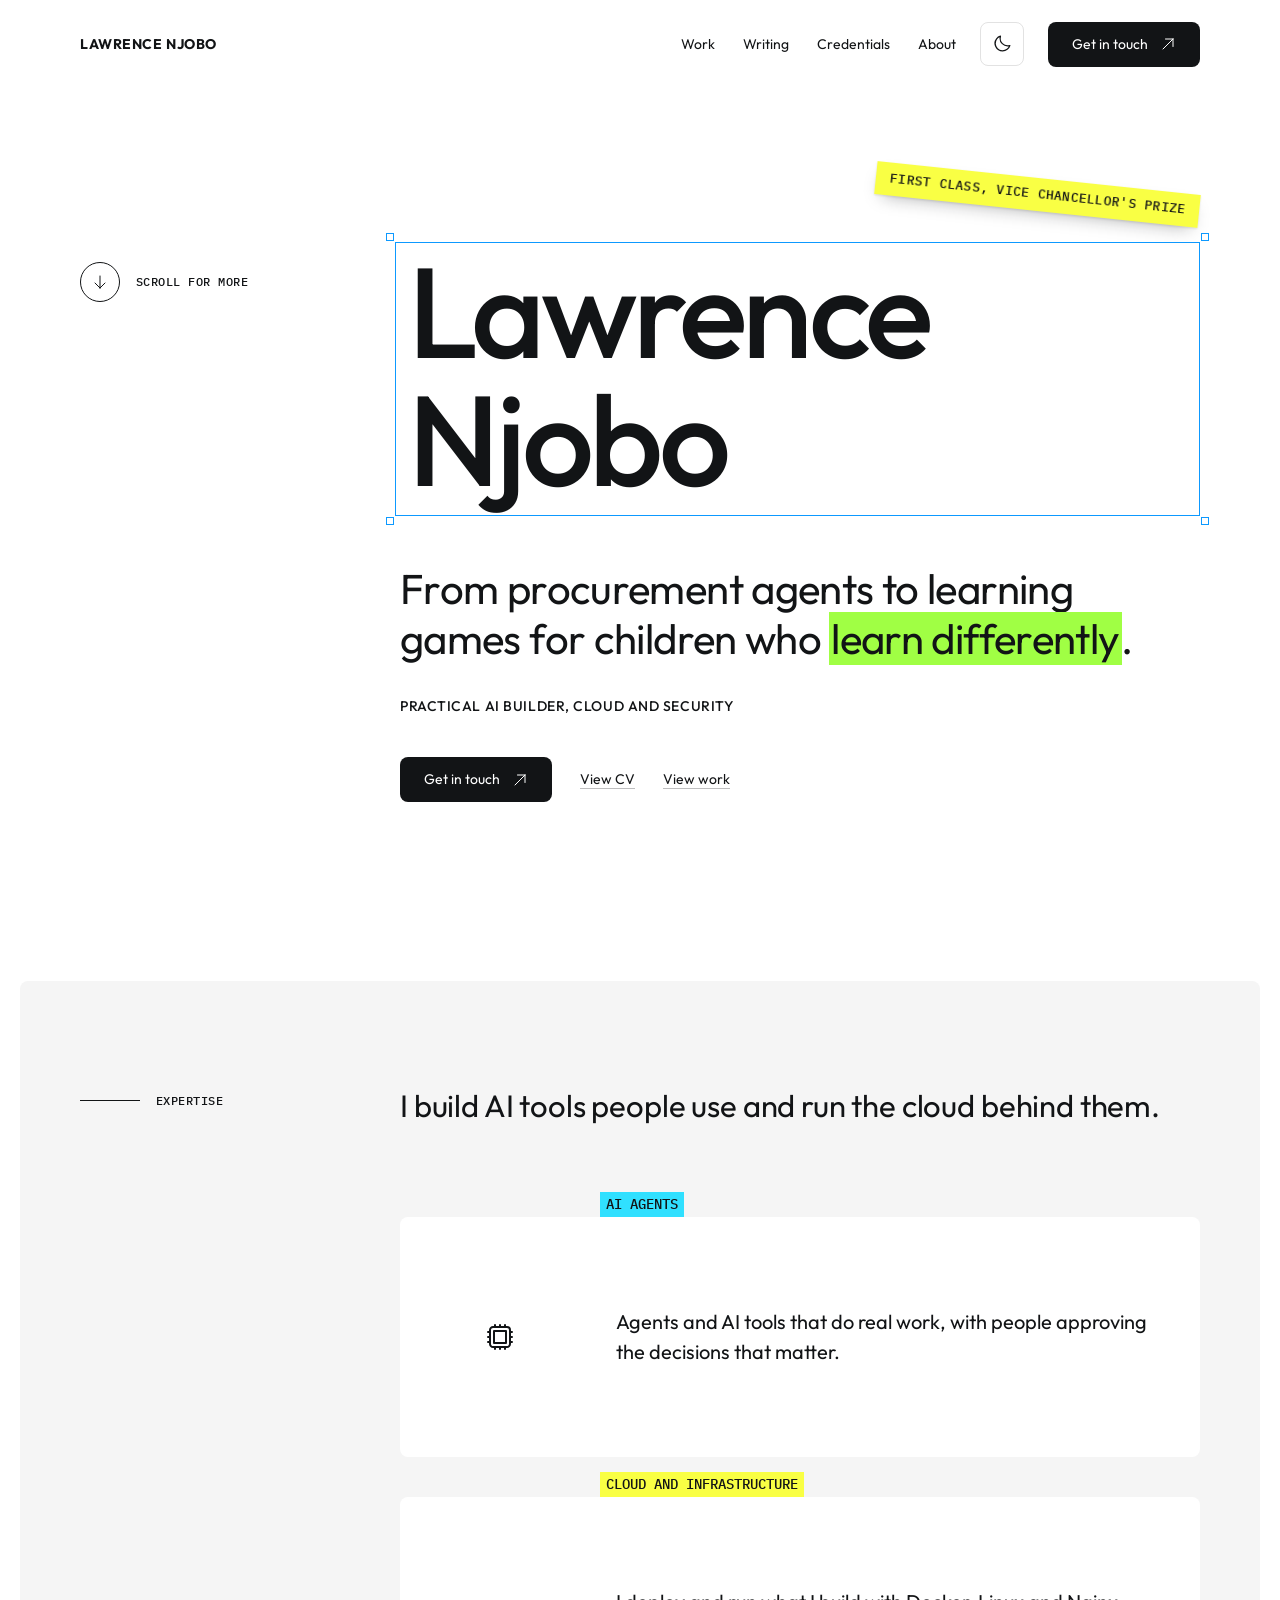
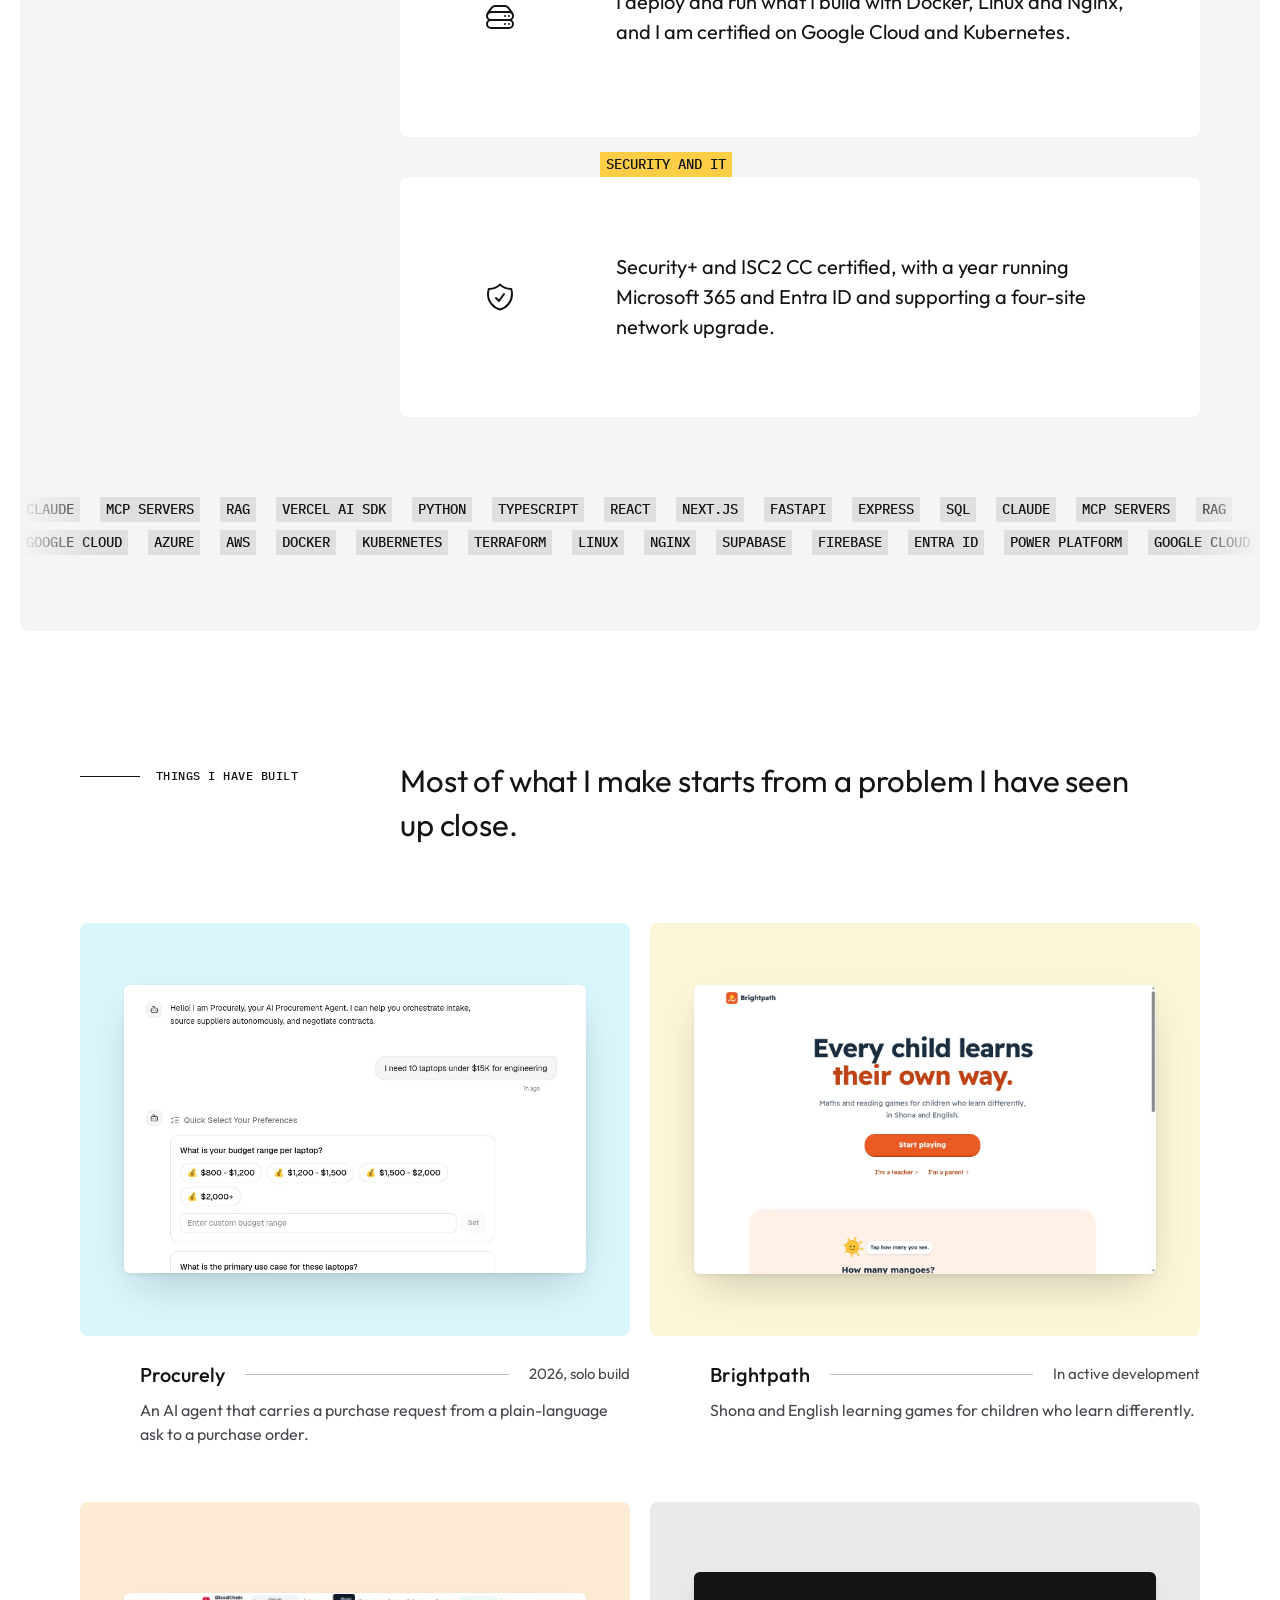
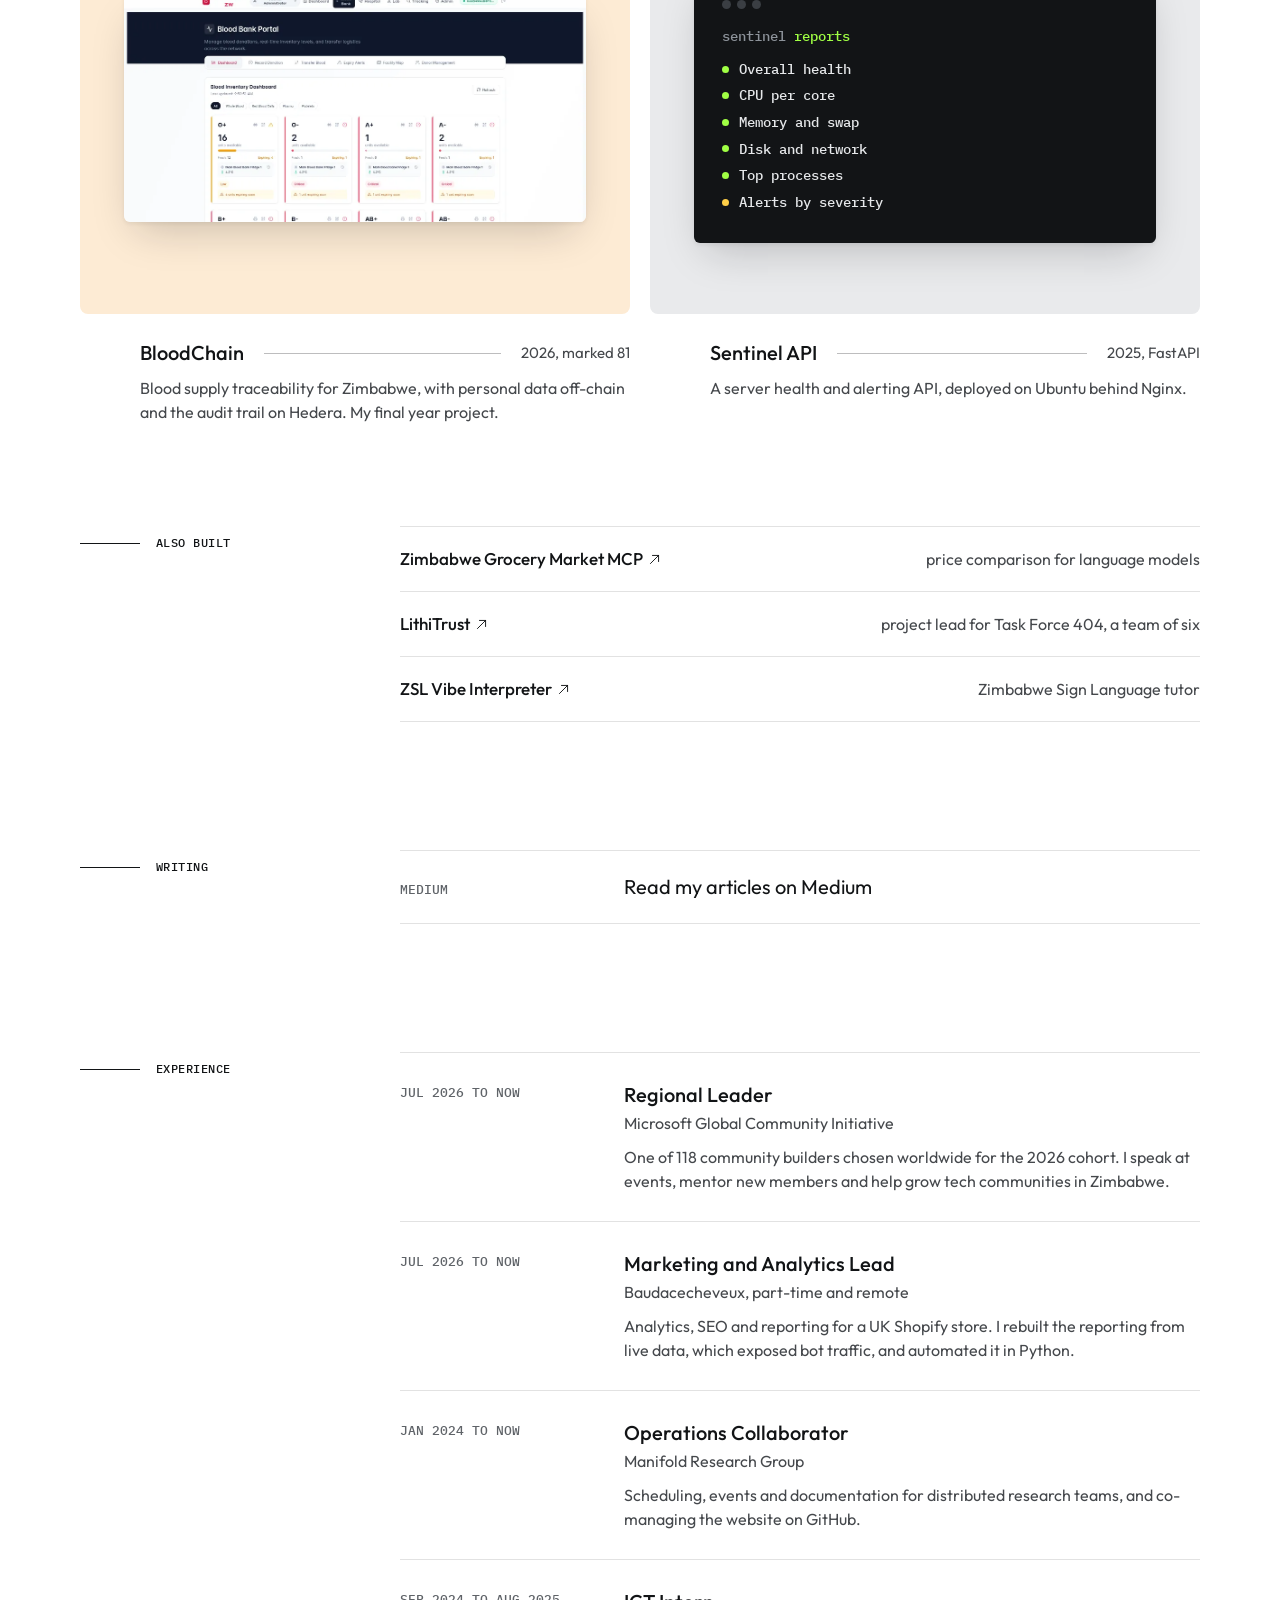
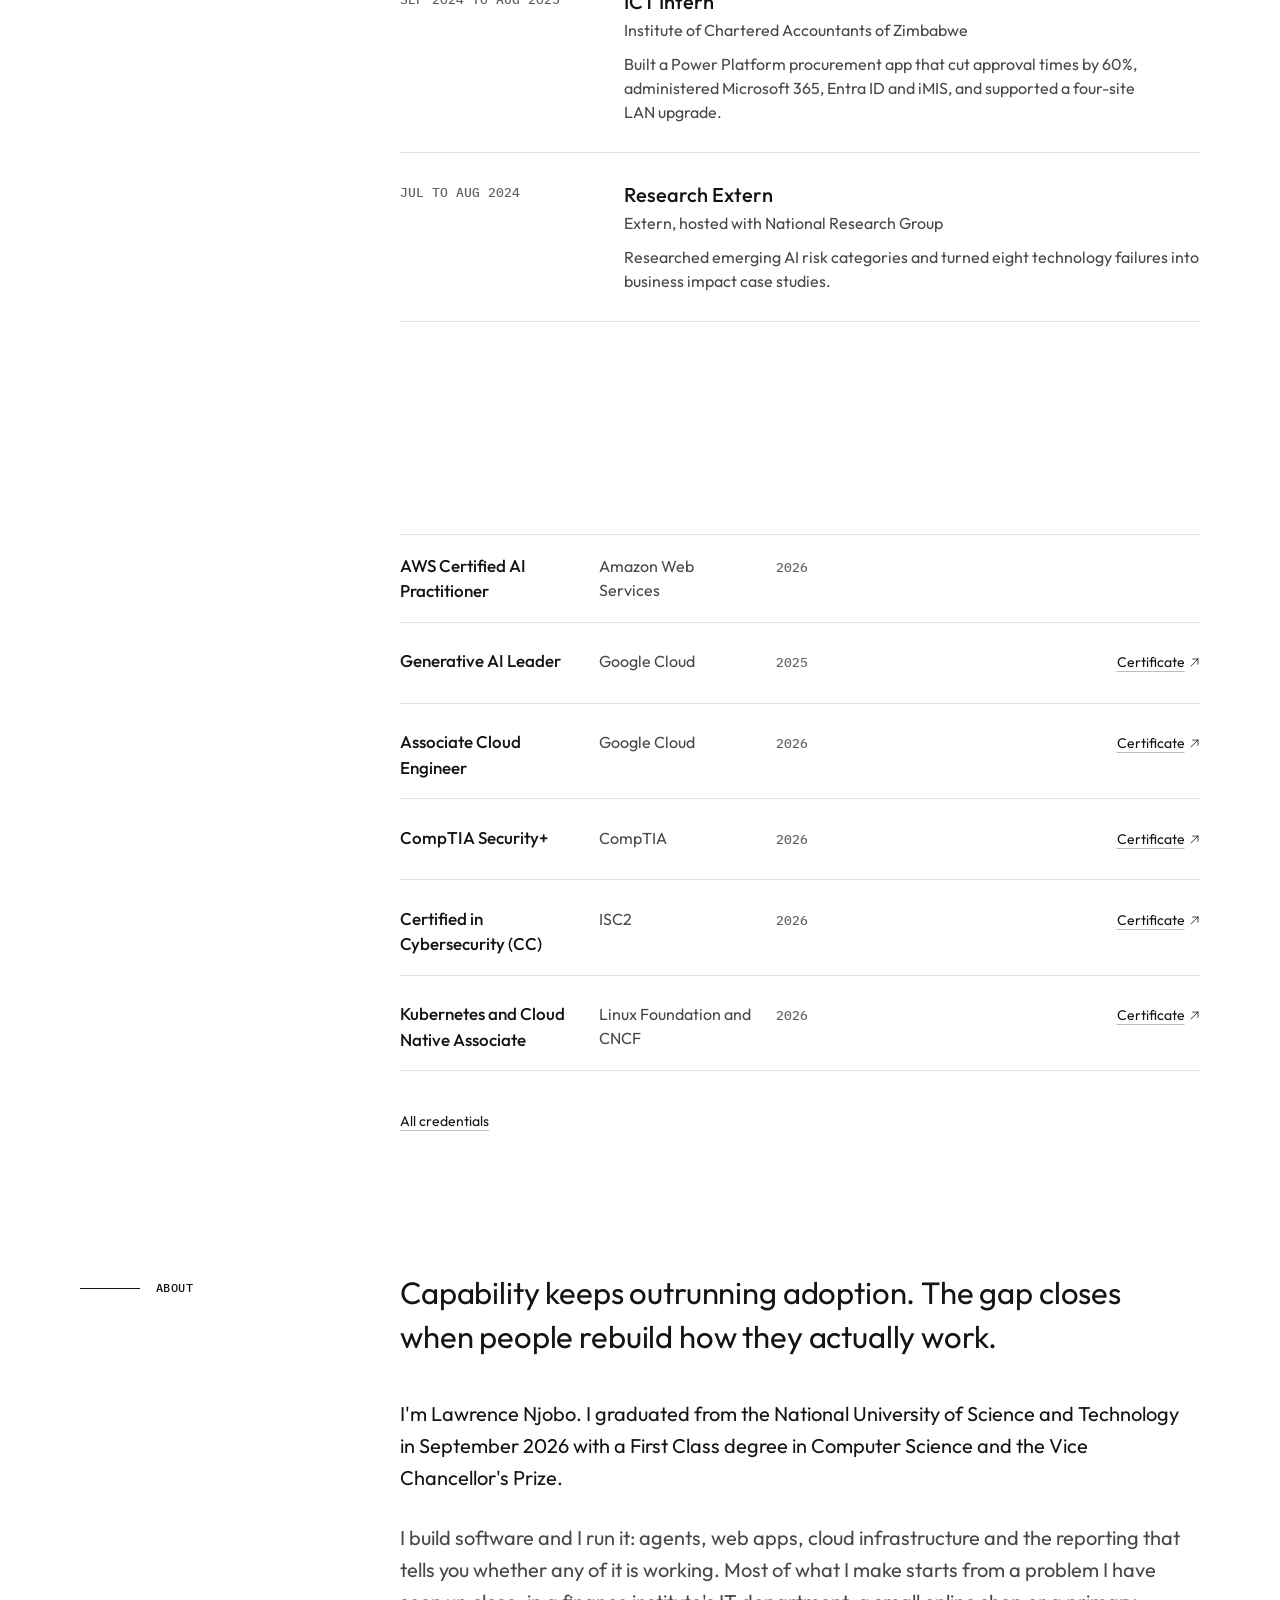
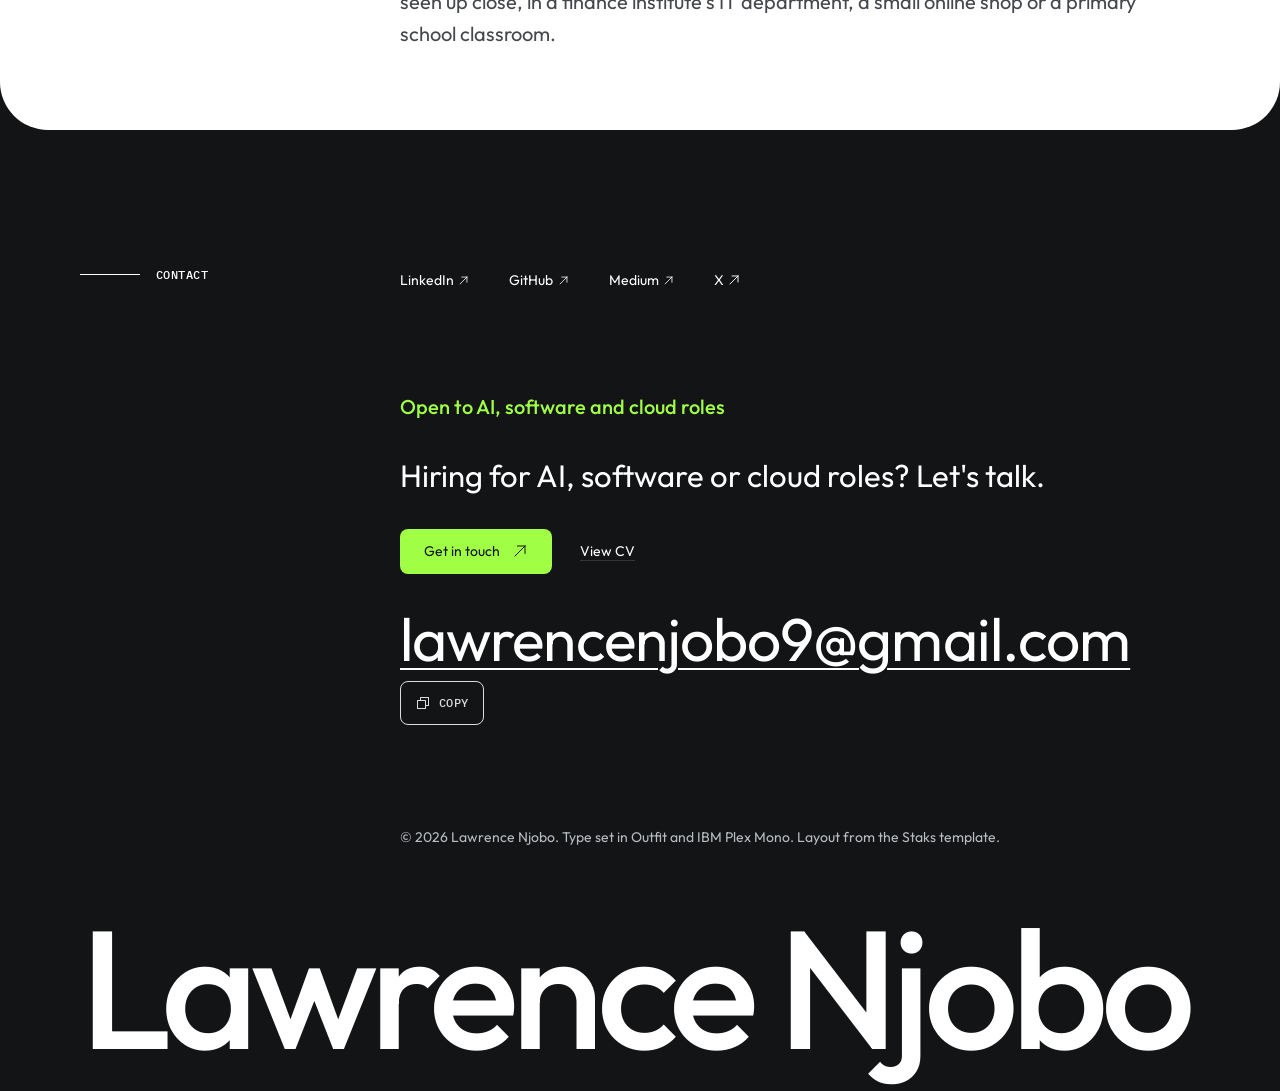
==== commit 675e095c: "Redesign on the Staks layout, with the name up front Outfit and IBM Plex Mono replace Satoshi and th" ====
--- a/index.html
+++ b/index.html
@@ -15,135 +15,117 @@
   <meta property="og:image:height" content="630">
   <meta property="og:image:alt" content="Lawrence Njobo. Practical AI builder, cloud and security. From procurement agents to learning games for children who learn differently.">
   <meta name="twitter:card" content="summary_large_image">
-  <meta name="theme-color" content="#f5f5f3">
+  <meta name="theme-color" content="#ffffff">
   <link rel="icon" type="image/svg+xml" href="/favicon.svg">
   <link rel="icon" type="image/png" href="/favicon.png">
-  <link rel="preload" href="/assets/fonts/satoshi-700-normal.woff2" as="font" type="font/woff2" crossorigin>
-  <link rel="preload" href="/assets/fonts/satoshi-400-normal.woff2" as="font" type="font/woff2" crossorigin>
+  <link rel="preload" href="/assets/fonts/outfit-400.woff2" as="font" type="font/woff2" crossorigin>
+  <link rel="preload" href="/assets/fonts/outfit-500.woff2" as="font" type="font/woff2" crossorigin>
   <script>(function(){var d=document.documentElement;d.classList.add("js");try{if(localStorage.getItem("theme")==="dark")d.setAttribute("data-theme","dark")}catch(e){}})()</script>
-  <link rel="stylesheet" href="/css/style.css?v=8dce97eef4">
-  <script type="module" src="/js/site.js?v=8cb69b5b46"></script>
+  <link rel="stylesheet" href="/css/style.css?v=c8f6865624">
+  <script type="module" src="/js/site.js?v=697c341ee2"></script>
 </head>
 <body>
 <a class="skip" href="#main">Skip to content</a>
+<div class="sheet">
 <header class="nav">
   <div class="wrap nav__inner">
-    <a class="nav__logo" href="/"><span aria-hidden="true">&#x2731;</span>Lawrence Njobo</a>
+    <a class="nav__logo" href="/">Lawrence Njobo</a>
     <div class="nav__end">
-    <nav class="nav__links" aria-label="Main">
-      <a href="/#work">Work</a>
-      <a href="/#writing">Writing</a>
-      <a href="/credentials.html">Credentials</a>
-      <a href="/#about">About</a>
-    </nav>
+      <nav class="nav__links" aria-label="Main">
+        <a href="/#work">Work</a>
+        <a href="/#writing">Writing</a>
+        <a href="/credentials.html">Credentials</a>
+        <a href="/#about">About</a>
+      </nav>
       <button class="theme-toggle" type="button" aria-label="Dark mode" aria-pressed="false"><!-- Phosphor Icons, MIT --><svg class="icon-moon" aria-hidden="true" xmlns="http://www.w3.org/2000/svg" viewBox="0 0 256 256" fill="currentColor"><path d="M233.54,142.23a8,8,0,0,0-8-2,88.08,88.08,0,0,1-109.8-109.8,8,8,0,0,0-10-10,104.84,104.84,0,0,0-52.91,37A104,104,0,0,0,136,224a103.09,103.09,0,0,0,62.52-20.88,104.84,104.84,0,0,0,37-52.91A8,8,0,0,0,233.54,142.23ZM188.9,190.34A88,88,0,0,1,65.66,67.11a89,89,0,0,1,31.4-26A106,106,0,0,0,96,56,104.11,104.11,0,0,0,200,160a106,106,0,0,0,14.92-1.06A89,89,0,0,1,188.9,190.34Z"/></svg><svg class="icon-sun" aria-hidden="true" xmlns="http://www.w3.org/2000/svg" viewBox="0 0 256 256" fill="currentColor"><path d="M120,40V16a8,8,0,0,1,16,0V40a8,8,0,0,1-16,0Zm72,88a64,64,0,1,1-64-64A64.07,64.07,0,0,1,192,128Zm-16,0a48,48,0,1,0-48,48A48.05,48.05,0,0,0,176,128ZM58.34,69.66A8,8,0,0,0,69.66,58.34l-16-16A8,8,0,0,0,42.34,53.66Zm0,116.68-16,16a8,8,0,0,0,11.32,11.32l16-16a8,8,0,0,0-11.32-11.32ZM192,72a8,8,0,0,0,5.66-2.34l16-16a8,8,0,0,0-11.32-11.32l-16,16A8,8,0,0,0,192,72Zm5.66,114.34a8,8,0,0,0-11.32,11.32l16,16a8,8,0,0,0,11.32-11.32ZM48,128a8,8,0,0,0-8-8H16a8,8,0,0,0,0,16H40A8,8,0,0,0,48,128Zm80,80a8,8,0,0,0-8,8v24a8,8,0,0,0,16,0V216A8,8,0,0,0,128,208Zm112-88H216a8,8,0,0,0,0,16h24a8,8,0,0,0,0-16Z"/></svg></button>
+      <a class="btn" href="mailto:lawrencenjobo9@gmail.com">Get in touch <svg class="icon-arrow" aria-hidden="true" viewBox="0 0 24 24"><path fill="none" stroke="currentColor" stroke-linecap="round" stroke-linejoin="round" stroke-width="1.5" d="m4.5 19.5l15-15m0 0H8.25m11.25 0v11.25"/></svg></a>
     </div>
   </div>
 </header>
 
 <main id="main">
-  <section class="wrap hero">
-    <div class="hero__head">
-      <p class="eyebrow">Practical AI builder, cloud and security</p>
-      <h1>From procurement agents to learning games for children who learn differently.</h1>
-    </div>
-    <div>
-      <p class="lead">I build AI tools people use and run the cloud behind them.<span class="lead__proof"> First Class Computer Science, Vice Chancellor's Prize, MGCI Regional Leader.</span> Open to AI, software and cloud roles.</p>
-      <div class="hero__actions">
-        <a class="btn" href="mailto:lawrencenjobo9@gmail.com">Get in touch</a>
-        <a class="link-quiet" href="/cv.html">View CV</a>
-        <a class="link-quiet" href="#work">View work</a>
-      </div>
-      <p class="contact-line"><span class="contact-line__email">lawrencenjobo9@gmail.com</span><button class="copy" type="button" data-copy="lawrencenjobo9@gmail.com" aria-label="Copy email address"><svg class="icon-copy" aria-hidden="true" xmlns="http://www.w3.org/2000/svg" viewBox="0 0 256 256" fill="currentColor"><path d="M216,32H88a8,8,0,0,0-8,8V80H40a8,8,0,0,0-8,8V216a8,8,0,0,0,8,8H168a8,8,0,0,0,8-8V176h40a8,8,0,0,0,8-8V40A8,8,0,0,0,216,32ZM160,208H48V96H160Zm48-48H176V88a8,8,0,0,0-8-8H96V48H208Z"/></svg><svg class="icon-check" aria-hidden="true" xmlns="http://www.w3.org/2000/svg" viewBox="0 0 256 256" fill="currentColor"><path d="M229.66,77.66l-128,128a8,8,0,0,1-11.32,0l-56-56a8,8,0,0,1,11.32-11.32L96,188.69,218.34,66.34a8,8,0,0,1,11.32,11.32Z"/></svg><span class="copy__label">Copy</span></button><span class="sr-only" role="status" aria-live="polite"></span></p>
-    </div>
-    <div class="hero__fig">
-      <figure class="fig fig--hero" data-figure data-autoplay data-figure-src="/assets/figures/agent.js?v=e380af6606" data-intensity="0.5" data-label="The agent loop: an AI agent plans, uses a tool, checks the result and answers, then repeats. Use the arrow keys to step through it.">
-        <img class="fig__fallback" src="/assets/figures/fallback/agent.svg" alt="" width="500" height="400">
-      </figure>
-      <p class="fig__caption"><span class="fig__title">The agent loop</span><span class="fig__read" aria-live="polite"></span></p><ol class="fig__steps"><li data-step="Planning">Plan</li><li data-step="Using a tool">Use a tool</li><li data-step="Checking the result">Check</li><li data-step="Answering">Answer</li></ol>
-    </div>
+  <section class="hero">
+    <div class="wrap row">
+      <div><a class="scroll-cue" href="#expertise"><span><svg aria-hidden="true" viewBox="0 0 24 24"><path fill="none" stroke="currentColor" stroke-linecap="round" stroke-linejoin="round" stroke-width="1.5" d="M19.5 13.5L12 21m0 0l-7.5-7.5M12 21V3"/></svg></span><span>Scroll for more</span></a></div>
+      <div class="hero__body">
+        <h1 class="hero__name"><span class="frame">Lawrence Njobo</span></h1>
+        <p class="hero__sentence">From procurement agents to learning games for children who <span class="sel">learn differently</span>.</p>
+        <p class="hero__line">Practical AI builder, cloud and security</p>
+        <div class="hero__actions">
+          <a class="btn" href="mailto:lawrencenjobo9@gmail.com">Get in touch <svg class="icon-arrow" aria-hidden="true" viewBox="0 0 24 24"><path fill="none" stroke="currentColor" stroke-linecap="round" stroke-linejoin="round" stroke-width="1.5" d="m4.5 19.5l15-15m0 0H8.25m11.25 0v11.25"/></svg></a>
+          <a class="link-quiet" href="/cv.html">View CV</a>
+          <a class="link-quiet" href="#work">View work</a>
+        </div>
+        <p class="sticker">First Class, Vice Chancellor's Prize</p>
+      </div>
+    </div>
+  </section>
+
+  <section id="expertise" class="panel">
+    <div class="wrap">
+      <div class="row reveal">
+        <h2 class="label">Expertise</h2>
+        <p class="statement">I build AI tools people use and run the cloud behind them.</p>
+      </div>
+      <div class="row" style="margin-top:clamp(56px,7vw,96px)">
+        <ul class="skills content" data-stagger>
+          <li class="skill"><span class="tag tag--cyan">AI agents</span><svg aria-hidden="true" viewBox="0 0 24 24"><path fill="none" stroke="currentColor" stroke-linecap="round" stroke-linejoin="round" stroke-width="1.5" d="M8.25 3v1.5M4.5 8.25H3m18 0h-1.5M4.5 12H3m18 0h-1.5m-15 3.75H3m18 0h-1.5M8.25 19.5V21M12 3v1.5m0 15V21m3.75-18v1.5m0 15V21m-9-1.5h10.5a2.25 2.25 0 0 0 2.25-2.25V6.75a2.25 2.25 0 0 0-2.25-2.25H6.75A2.25 2.25 0 0 0 4.5 6.75v10.5a2.25 2.25 0 0 0 2.25 2.25m.75-12h9v9h-9z"/></svg><p>Agents and AI tools that do real work, with people approving the decisions that matter.</p></li>
+          <li class="skill"><span class="tag tag--yellow">Cloud and infrastructure</span><svg aria-hidden="true" viewBox="0 0 24 24"><path fill="none" stroke="currentColor" stroke-linecap="round" stroke-linejoin="round" stroke-width="1.5" d="M5.25 14.25h13.5m-13.5 0a3 3 0 0 1-3-3m3 3a3 3 0 1 0 0 6h13.5a3 3 0 1 0 0-6m-16.5-3a3 3 0 0 1 3-3h13.5a3 3 0 0 1 3 3m-19.5 0a4.5 4.5 0 0 1 .9-2.7L5.738 5.1a3.38 3.38 0 0 1 2.7-1.35h7.124c1.063 0 2.063.5 2.7 1.35l2.588 3.45a4.5 4.5 0 0 1 .9 2.7m0 0a3 3 0 0 1-3 3m0 3h.008v.008h-.008zm0-6h.008v.008h-.008zm-3 6h.008v.008h-.008zm0-6h.008v.008h-.008z"/></svg><p>I deploy and run what I build with Docker, Linux and Nginx, and I am certified on Google Cloud and Kubernetes.</p></li>
+          <li class="skill"><span class="tag tag--amber">Security and IT</span><svg aria-hidden="true" viewBox="0 0 24 24"><path fill="none" stroke="currentColor" stroke-linecap="round" stroke-linejoin="round" stroke-width="1.5" d="M9 12.75L11.25 15L15 9.75m-3-7.036A11.96 11.96 0 0 1 3.598 6A12 12 0 0 0 3 9.749c0 5.592 3.824 10.29 9 11.623c5.176-1.332 9-6.03 9-11.622c0-1.31-.21-2.571-.598-3.751h-.152c-3.196 0-6.1-1.248-8.25-3.285"/></svg><p>Security+ and ISC2 CC certified, with a year running Microsoft 365 and Entra ID and supporting a four-site network upgrade.</p></li>
+        </ul>
+      </div>
+    </div>
+    <div class="marquee" aria-label="Tools I use"><div class="marquee__track"><ul><li class="tag">Claude</li><li class="tag">MCP servers</li><li class="tag">RAG</li><li class="tag">Vercel AI SDK</li><li class="tag">Python</li><li class="tag">TypeScript</li><li class="tag">React</li><li class="tag">Next.js</li><li class="tag">FastAPI</li><li class="tag">Express</li><li class="tag">SQL</li></ul><ul aria-hidden="true"><li class="tag">Claude</li><li class="tag">MCP servers</li><li class="tag">RAG</li><li class="tag">Vercel AI SDK</li><li class="tag">Python</li><li class="tag">TypeScript</li><li class="tag">React</li><li class="tag">Next.js</li><li class="tag">FastAPI</li><li class="tag">Express</li><li class="tag">SQL</li></ul></div><div class="marquee__track marquee__track--rev"><ul><li class="tag">Google Cloud</li><li class="tag">Azure</li><li class="tag">AWS</li><li class="tag">Docker</li><li class="tag">Kubernetes</li><li class="tag">Terraform</li><li class="tag">Linux</li><li class="tag">Nginx</li><li class="tag">Supabase</li><li class="tag">Firebase</li><li class="tag">Entra ID</li><li class="tag">Power Platform</li></ul><ul aria-hidden="true"><li class="tag">Google Cloud</li><li class="tag">Azure</li><li class="tag">AWS</li><li class="tag">Docker</li><li class="tag">Kubernetes</li><li class="tag">Terraform</li><li class="tag">Linux</li><li class="tag">Nginx</li><li class="tag">Supabase</li><li class="tag">Firebase</li><li class="tag">Entra ID</li><li class="tag">Power Platform</li></ul></div></div>
   </section>
 
   <section id="work" class="section">
     <div class="wrap">
-      <div class="section__head reveal">
-        <h2>Things I have built</h2>
-      </div>
-      <div class="work reveal">
+      <div class="row reveal">
+        <h2 class="label">Things I have built</h2>
+        <p class="statement">Most of what I make starts from a problem I have seen up close.</p>
+      </div>
+      <div class="work" data-stagger="clip">
         <a class="work__item" href="/work/procurely.html">
-          <div class="work__media"><img src="/assets/images/work/procurely-intake.webp" alt="Procurely's AI agent answering the request 'I need 10 laptops under $15K for engineering' with budget and use-case options." width="810" height="505" loading="lazy"></div>
-          <div class="work__body">
-            <div class="work__title">Procurely <span class="arrow" aria-hidden="true"></span></div>
-            <p>An AI agent that carries a purchase request from a plain-language ask to a purchase order.</p>
-            <div class="work__meta">2026, solo build</div>
-          </div>
+          <div class="work__media tint-cyan"><span class="work__cursor" aria-hidden="true">View case study</span><img src="/assets/images/work/procurely-intake.webp" alt="Procurely's AI agent answering the request 'I need 10 laptops under $15K for engineering' with budget and use-case options." width="810" height="505" loading="lazy"></div>
+          <div class="work__head"><span class="work__title">Procurely</span><span class="work__meta">2026, solo build</span></div>
+          <div class="work__body"><p>An AI agent that carries a purchase request from a plain-language ask to a purchase order.</p></div>
         </a>
         <a class="work__item" href="/work/brightpath.html">
-          <div class="work__media"><img src="/assets/images/work/brightpath.webp" alt="Brightpath home page: Every child learns their own way, with a Start playing button." width="1280" height="800" loading="lazy"></div>
-          <div class="work__body">
-            <div class="work__title">Brightpath <span class="arrow" aria-hidden="true"></span></div>
-            <p>Shona and English learning games for children who learn differently.</p>
-            <div class="work__meta">In active development</div>
-          </div>
+          <div class="work__media tint-yellow"><span class="work__cursor" aria-hidden="true">View case study</span><img src="/assets/images/work/brightpath.webp" alt="Brightpath home page: Every child learns their own way, with a Start playing button." width="1280" height="800" loading="lazy"></div>
+          <div class="work__head"><span class="work__title">Brightpath</span><span class="work__meta">In active development</span></div>
+          <div class="work__body"><p>Shona and English learning games for children who learn differently.</p></div>
         </a>
         <a class="work__item" href="/work/bloodchain.html">
-          <div class="work__media"><img src="/assets/images/work/bloodchain.webp" alt="BloodChain blood bank portal showing blood inventory by group." width="1024" height="507" loading="lazy"></div>
-          <div class="work__body">
-            <div class="work__title">BloodChain <span class="arrow" aria-hidden="true"></span></div>
-            <p>Blood supply traceability for Zimbabwe, with personal data off-chain and the audit trail on Hedera.</p>
-            <div class="work__meta">2026, final year project, marked 81</div>
-          </div>
+          <div class="work__media tint-amber"><span class="work__cursor" aria-hidden="true">View case study</span><img src="/assets/images/work/bloodchain.webp" alt="BloodChain blood bank portal showing blood inventory by group." width="1024" height="507" loading="lazy"></div>
+          <div class="work__head"><span class="work__title">BloodChain</span><span class="work__meta">2026, marked 81</span></div>
+          <div class="work__body"><p>Blood supply traceability for Zimbabwe, with personal data off-chain and the audit trail on Hedera. My final year project.</p></div>
         </a>
         <a class="work__item" href="/work/sentinel-api.html">
-          <div class="work__media">
-            <figure class="fig" data-figure="cabinet" data-label="A server rack of twelve blades. The pointer's height pulls the nearest blades out on their rails.">
-              <img class="fig__fallback" src="/assets/figures/fallback/cabinet.svg" alt="" width="500" height="400">
-            </figure>
-          </div>
-          <div class="work__body">
-            <div class="work__title">Sentinel API <span class="arrow" aria-hidden="true"></span></div>
-            <p>A server health and alerting API, deployed on Ubuntu behind Nginx.</p>
-            <div class="work__meta">2025, FastAPI and SQLite</div>
-          </div>
-        </a>
-      </div>
-      <div class="also reveal">
-        <div class="also__label">Also built</div>
-        <ul>
-          <li><a href="https://github.com/AlbertNjobo/zimbabwean-market-mcp" target="_blank" rel="noopener">Zimbabwe Grocery Market MCP</a> <span>price comparison for language models</span></li>
-          <li><a href="https://youtu.be/feNROUVj2U4" target="_blank" rel="noopener">LithiTrust</a> <span>project lead for Task Force 404, a team of six</span></li>
-          <li><a href="https://devpost.com/software/zsl-vibe-interpreter-ai-tutor" target="_blank" rel="noopener">ZSL Vibe Interpreter</a> <span>Zimbabwe Sign Language tutor</span></li>
-        </ul>
-      </div>
-      <div class="fig-mobile reveal">
-        <figure class="fig fig--hero" data-figure data-autoplay data-figure-src="/assets/figures/agent.js?v=e380af6606" data-intensity="0.5" data-label="The agent loop: an AI agent plans, uses a tool, checks the result and answers, then repeats. Use the arrow keys to step through it.">
-          <img class="fig__fallback" src="/assets/figures/fallback/agent.svg" alt="" width="500" height="400">
-        </figure>
-        <p class="fig__caption"><span class="fig__title">The agent loop</span><span class="fig__read" aria-live="polite"></span></p><ol class="fig__steps"><li data-step="Planning">Plan</li><li data-step="Using a tool">Use a tool</li><li data-step="Checking the result">Check</li><li data-step="Answering">Answer</li></ol>
+          <div class="work__media tint-ink"><span class="work__cursor" aria-hidden="true">View case study</span><div class="term" aria-hidden="true"><div class="term__top"><i></i><i></i><i></i></div><div class="term__cmd">sentinel <b>reports</b></div><ul><li>Overall health</li><li>CPU per core</li><li>Memory and swap</li><li>Disk and network</li><li>Top processes</li><li class="warn">Alerts by severity</li></ul></div></div>
+          <div class="work__head"><span class="work__title">Sentinel API</span><span class="work__meta">2025, FastAPI</span></div>
+          <div class="work__body"><p>A server health and alerting API, deployed on Ubuntu behind Nginx.</p></div>
+        </a>
+      </div>
+      <div class="row also">
+        <h3 class="label">Also built</h3>
+        <ul class="rows" data-stagger><li><span class="rows__name"><a href="https://github.com/AlbertNjobo/zimbabwean-market-mcp" target="_blank" rel="noopener">Zimbabwe Grocery Market MCP</a></span><span class="rows__note">price comparison for language models</span></li><li><span class="rows__name"><a href="https://youtu.be/feNROUVj2U4" target="_blank" rel="noopener">LithiTrust</a></span><span class="rows__note">project lead for Task Force 404, a team of six</span></li><li><span class="rows__name"><a href="https://devpost.com/software/zsl-vibe-interpreter-ai-tutor" target="_blank" rel="noopener">ZSL Vibe Interpreter</a></span><span class="rows__note">Zimbabwe Sign Language tutor</span></li></ul>
       </div>
     </div>
   </section>
 
   <section id="writing" class="section">
-    <div class="wrap reveal writing">
-      <h2>Writing</h2>
+    <div class="wrap row reveal">
+      <h2 class="label">Writing</h2>
       <div id="medium-posts" class="posts">
-        <a class="post" href="https://medium.com/@lawrencenjobo" target="_blank" rel="noopener">
-          <div class="post__meta">Medium</div><h3>Read my articles on Medium</h3>
-        </a>
+        <a class="post" href="https://medium.com/@lawrencenjobo" target="_blank" rel="noopener"><div class="post__meta">Medium</div><h3>Read my articles on Medium</h3></a>
       </div>
     </div>
   </section>
 
   <section id="experience" class="section">
-    <div class="wrap">
-      <div class="section__head reveal">
-        <h2>Experience</h2>
-        <figure class="fig fig--emblem" data-figure="patch" data-label="A patch panel of twenty-four ports. The cable under the pointer lifts and its neighbours lean away.">
-          <img class="fig__fallback" src="/assets/figures/fallback/patch.svg" alt="" width="500" height="400">
-        </figure>
-      </div>
-      <ol class="timeline reveal">
+    <div class="wrap row">
+      <h2 class="label reveal">Experience</h2>
+      <ol class="timeline" data-stagger>
         <li><span class="timeline__date">Jul 2026 to now</span><div>
           <div class="timeline__role">Regional Leader</div>
           <div class="timeline__org">Microsoft Global Community Initiative</div>
@@ -174,14 +156,11 @@
   </section>
 
   <section id="credentials" class="section">
-    <div class="wrap">
-      <div class="section__head reveal">
-        <h2>Certified and verifiable</h2>
-        <figure class="fig fig--emblem" data-figure="vault" data-label="A vault door. Circling the pointer turns its dial until the bolts draw back.">
-          <img class="fig__fallback" src="/assets/figures/fallback/vault.svg" alt="" width="500" height="400">
-        </figure>
-      </div>
-      <ul class="creds creds--3 reveal">
+    <div class="wrap row">
+      <h2 class="label reveal">Credentials</h2>
+      <div>
+        <p class="statement reveal" style="margin-bottom:40px">Certified and verifiable.</p>
+        <ul class="creds" data-stagger>
         <li class="cred"><span class="cred__name">AWS Certified AI Practitioner</span><span class="cred__issuer">Amazon Web Services</span><span class="cred__date">2026</span></li>
         <li class="cred"><span class="cred__name">Generative AI Leader</span><span class="cred__issuer">Google Cloud</span><span class="cred__date">2025</span><a class="cred__verify" href="/assets/images/certs/google-generative-ai-leader.webp" target="_blank" rel="noopener"><span class="sr-only">Generative AI Leader </span>Certificate</a></li>
         <li class="cred"><span class="cred__name">Associate Cloud Engineer</span><span class="cred__issuer">Google Cloud</span><span class="cred__date">2026</span><a class="cred__verify" href="/assets/images/certs/google-associate-cloud-engineer.webp" target="_blank" rel="noopener"><span class="sr-only">Associate Cloud Engineer </span>Certificate</a></li>
@@ -189,36 +168,30 @@
         <li class="cred"><span class="cred__name">Certified in Cybersecurity (CC)</span><span class="cred__issuer">ISC2</span><span class="cred__date">2026</span><a class="cred__verify" href="/assets/images/certs/isc2-cc.webp" target="_blank" rel="noopener"><span class="sr-only">ISC2 CC </span>Certificate</a></li>
         <li class="cred"><span class="cred__name">Kubernetes and Cloud Native Associate</span><span class="cred__issuer">Linux Foundation and CNCF</span><span class="cred__date">2026</span><a class="cred__verify" href="/assets/images/certs/kcna.webp" target="_blank" rel="noopener"><span class="sr-only">KCNA </span>Certificate</a></li>
       </ul>
-      <p style="margin-top:28px"><a class="link-quiet" href="/credentials.html">All credentials</a></p>
+        <p class="creds__more"><a class="link-quiet" href="/credentials.html">All credentials</a></p>
+      </div>
     </div>
   </section>
 
   <section id="about" class="section">
-    <div class="wrap about reveal">
+    <div class="wrap row reveal">
+      <h2 class="label">About</h2>
       <div>
-        <h2>About</h2>
-        <div class="prose">
+        <p class="statement">Capability keeps outrunning adoption. The gap closes when people rebuild how they actually work.</p>
+        <div class="about__body">
           <p>I'm Lawrence Njobo. I graduated from the National University of Science and Technology in September 2026 with a First Class degree in Computer Science and the Vice Chancellor's Prize.</p>
           <p>I build software and I run it: agents, web apps, cloud infrastructure and the reporting that tells you whether any of it is working. Most of what I make starts from a problem I have seen up close, in a finance institute's IT department, a small online shop or a primary school classroom.</p>
         </div>
-        <figure class="quote">
-          <p>Capability keeps outrunning adoption. The gap closes when people rebuild how they actually work.</p>
-          <cite>Lawrence Njobo</cite>
-        </figure>
-      </div>
-      <!-- TODO: hairline-style portrait of Lawrence, 3:4, pending his choice of method. -->
-      <div class="portrait" aria-hidden="true"></div>
+      </div>
     </div>
   </section>
 </main>
+</div>
 
 <footer class="footer">
   <div class="wrap">
-    <p class="footer__sign">Hiring for AI, software or cloud roles? Let's talk.</p>
-    <div class="footer__row">
-      <a class="btn" href="mailto:lawrencenjobo9@gmail.com">Get in touch</a>
-      <a class="link-quiet" href="/cv.html">View CV</a>
-      <p class="contact-line"><span class="contact-line__email">lawrencenjobo9@gmail.com</span><button class="copy" type="button" data-copy="lawrencenjobo9@gmail.com" aria-label="Copy email address"><svg class="icon-copy" aria-hidden="true" xmlns="http://www.w3.org/2000/svg" viewBox="0 0 256 256" fill="currentColor"><path d="M216,32H88a8,8,0,0,0-8,8V80H40a8,8,0,0,0-8,8V216a8,8,0,0,0,8,8H168a8,8,0,0,0,8-8V176h40a8,8,0,0,0,8-8V40A8,8,0,0,0,216,32ZM160,208H48V96H160Zm48-48H176V88a8,8,0,0,0-8-8H96V48H208Z"/></svg><svg class="icon-check" aria-hidden="true" xmlns="http://www.w3.org/2000/svg" viewBox="0 0 256 256" fill="currentColor"><path d="M229.66,77.66l-128,128a8,8,0,0,1-11.32,0l-56-56a8,8,0,0,1,11.32-11.32L96,188.69,218.34,66.34a8,8,0,0,1,11.32,11.32Z"/></svg><span class="copy__label">Copy</span></button><span class="sr-only" role="status" aria-live="polite"></span></p>
+    <div class="row">
+      <h2 class="label">Contact</h2>
       <ul class="footer__links" aria-label="Profiles">
         <li><a href="https://www.linkedin.com/in/lawrence-njobo" target="_blank" rel="noopener">LinkedIn</a></li>
         <li><a href="https://github.com/AlbertNjobo" target="_blank" rel="noopener">GitHub</a></li>
@@ -226,7 +199,16 @@
         <li><a href="https://x.com/Lawrence_Njobo" target="_blank" rel="noopener">X</a></li>
       </ul>
     </div>
-    <p class="footer__copy">© 2026 Lawrence Njobo. Figures by <a href="https://hairline.lucasmarkes.com" target="_blank" rel="noopener">Hairline</a>.</p>
+    <div class="row">
+      <div class="footer__body content">
+        <p class="footer__avail">Open to AI, software and cloud roles</p>
+        <p class="footer__sign">Hiring for AI, software or cloud roles? Let's talk.</p>
+        <div class="footer__row"><a class="btn btn--lime" href="mailto:lawrencenjobo9@gmail.com">Get in touch <svg class="icon-arrow" aria-hidden="true" viewBox="0 0 24 24"><path fill="none" stroke="currentColor" stroke-linecap="round" stroke-linejoin="round" stroke-width="1.5" d="m4.5 19.5l15-15m0 0H8.25m11.25 0v11.25"/></svg></a><a class="link-quiet" href="/cv.html">View CV</a></div>
+        <div><a class="footer__email" href="mailto:lawrencenjobo9@gmail.com">lawrencenjobo9@gmail.com</a><p class="contact-line"><span class="contact-line__email sr-only">lawrencenjobo9@gmail.com</span><button class="copy" type="button" data-copy="lawrencenjobo9@gmail.com" aria-label="Copy email address"><svg class="icon-copy" aria-hidden="true" xmlns="http://www.w3.org/2000/svg" viewBox="0 0 256 256" fill="currentColor"><path d="M216,32H88a8,8,0,0,0-8,8V80H40a8,8,0,0,0-8,8V216a8,8,0,0,0,8,8H168a8,8,0,0,0,8-8V176h40a8,8,0,0,0,8-8V40A8,8,0,0,0,216,32ZM160,208H48V96H160Zm48-48H176V88a8,8,0,0,0-8-8H96V48H208Z"/></svg><svg class="icon-check" aria-hidden="true" xmlns="http://www.w3.org/2000/svg" viewBox="0 0 256 256" fill="currentColor"><path d="M229.66,77.66l-128,128a8,8,0,0,1-11.32,0l-56-56a8,8,0,0,1,11.32-11.32L96,188.69,218.34,66.34a8,8,0,0,1,11.32,11.32Z"/></svg><span class="copy__label">Copy</span></button><span class="sr-only" role="status" aria-live="polite"></span></p></div>
+      </div>
+    </div>
+    <div class="row"><p class="footer__copy content">© 2026 Lawrence Njobo. Type set in Outfit and IBM Plex Mono. Layout from the Staks template.</p></div>
+    <p class="footer__mark" aria-hidden="true">Lawrence Njobo</p>
   </div>
 </footer>
 </body>
--- a/css/style.css
+++ b/css/style.css
@@ -1,441 +1,544 @@
-/* Lawrence Njobo: monochrome + cobalt, Satoshi, Hairline figures. Light by default; dark via the nav toggle. */
-@font-face { font-family: "Satoshi"; src: url("/assets/fonts/satoshi-400-normal.woff2") format("woff2"); font-weight: 400; font-style: normal; font-display: swap; }
-@font-face { font-family: "Satoshi"; src: url("/assets/fonts/satoshi-400-italic.woff2") format("woff2"); font-weight: 400; font-style: italic; font-display: swap; }
-@font-face { font-family: "Satoshi"; src: url("/assets/fonts/satoshi-500-normal.woff2") format("woff2"); font-weight: 500; font-style: normal; font-display: swap; }
-@font-face { font-family: "Satoshi"; src: url("/assets/fonts/satoshi-700-normal.woff2") format("woff2"); font-weight: 700; font-style: normal; font-display: swap; }
-@font-face { font-family: "JetBrains Mono"; src: url("/assets/fonts/jetbrains-mono-500.woff2") format("woff2"); font-weight: 500; font-style: normal; font-display: swap; }
+/* Lawrence Njobo. Built on the Staks layout: Outfit and IBM Plex Mono, ink on white, a 320px label column,
+   tag colours for disciplines, and a dark contact footer the page lifts off. Light by default; dark via the toggle. */
+@font-face { font-family: "Outfit"; src: url("/assets/fonts/outfit-400.woff2") format("woff2"); font-weight: 400; font-style: normal; font-display: swap; }
+@font-face { font-family: "Outfit"; src: url("/assets/fonts/outfit-500.woff2") format("woff2"); font-weight: 500; font-style: normal; font-display: swap; }
+@font-face { font-family: "Outfit"; src: url("/assets/fonts/outfit-700.woff2") format("woff2"); font-weight: 700; font-style: normal; font-display: swap; }
+@font-face { font-family: "IBM Plex Mono"; src: url("/assets/fonts/ibm-plex-mono-500.woff2") format("woff2"); font-weight: 500; font-style: normal; font-display: swap; }
 
 :root {
   color-scheme: light;
-  --bg: #f5f5f3;
-  --surface: #ebebe8;
-  --ink: #131416;
-  --ink-soft: #44474d;
-  --ink-mute: #62666d;
-  --accent: #2b50d6;
-  --on-accent: #f5f5f3;
-  --rule-c: rgb(19 20 22 / 0.12);
-  --rule-strong-c: rgb(19 20 22 / 0.24);
-  --shadow-soft: 0 1px 2px rgb(19 20 22 / 0.06), 0 8px 24px rgb(19 20 22 / 0.06);
-
-  /* Hairline figure theme. */
-  --hairline-plate: var(--bg);
-  --hairline-hi: var(--ink);
-  --hairline-edge: #9a9da4;
-  --hairline-mid: #c3c5ca;
-  --hairline-lo: #e1e2e5;
-  --hairline-stroke: 0.9;
-
-  /* Radius system: 8px for small controls and images, 16px for cards. */
-  --r-sm: 8px; --r-lg: 16px;
-
-  --sans: "Satoshi", ui-sans-serif, system-ui, -apple-system, "Segoe UI", sans-serif;
-  --mono: "JetBrains Mono", ui-monospace, "SFMono-Regular", Menlo, monospace;
-
-  --fs-body: 1.0625rem;
-  --fs-lead: clamp(1.0625rem, 1rem + 0.3vw, 1.1875rem);
-  --fs-h3: clamp(1.1875rem, 1.1rem + 0.4vw, 1.375rem);
-  --fs-h2: clamp(1.75rem, 1.4rem + 1.4vw, 2.5rem);
-  --fs-h1: clamp(2rem, 1.25rem + 2.4vw, 3.25rem);
-  --fs-number: clamp(2.75rem, 2rem + 3vw, 4.5rem);
-
-  --gutter: 16px;
-  --max: 1200px;
-  --measure: 36em; /* about 70 characters of Satoshi; ch overestimates it */
+  --page: #ffffff;
+  --panel: #f5f5f5;
+  --card: #ffffff;
+  --ink: #121416;
+  --ink-soft: #45484c;
+  --ink-mute: #5f6368;
+  --rule: rgb(18 20 22 / 0.12);
+  --rule-strong: rgb(18 20 22 / 0.28);
+  --chip: rgb(18 20 22 / 0.09);
+  --btn: #121416;
+  --on-btn: #ffffff;
+  --shot-shadow: 0 2px 4px rgb(18 20 22 / 0.06), 0 18px 40px -12px rgb(18 20 22 / 0.22);
+
+  /* Tags and marks always carry ink text, in both themes. */
+  --cyan: #30e0ff;
+  --yellow: #f9ff44;
+  --amber: #ffce47;
+  --lime: #a0ff44;
+  --tag-ink: #121416;
+  /* Design-tool selection blue, for the handles borrowed from Kush Bothra's canvas. */
+  --select: #0d99ff;
+
+  /* Footer: the page lifts off this. */
+  --foot: #121416;
+  --foot-ink: #ffffff;
+  --foot-soft: #b8bcc1;
+  --foot-rule: rgb(255 255 255 / 0.14);
+
+  --sans: "Outfit", ui-sans-serif, system-ui, -apple-system, "Segoe UI", sans-serif;
+  --mono: "IBM Plex Mono", ui-monospace, "SFMono-Regular", Menlo, monospace;
+
+  --fs-display: clamp(2rem, 1.2rem + 3.2vw, 3.8125rem);
+  --fs-statement: clamp(1.4375rem, 1.15rem + 1vw, 1.9375rem);
+  --fs-big: 1.25rem;
+  --fs-body: 1rem;
+  --measure: 68ch;
+
+  --gutter: 20px;
+  --label-col: 320px;
+  --r: 8px;
+  --ease-out: cubic-bezier(0.16, 1, 0.3, 1);
 }
 :root[data-theme="dark"] {
   color-scheme: dark;
-    --bg: #0f1012;
-  --surface: #1a1b1f;
-  --ink: #ecedef;
-  --ink-soft: #b4b7bd;
-  --ink-mute: #8c9097;
-  --accent: #7d98ff;
-  --on-accent: #0f1012;
-  --rule-c: rgb(236 237 239 / 0.12);
-  --rule-strong-c: rgb(236 237 239 / 0.24);
-  --shadow-soft: 0 1px 2px rgb(0 0 0 / 0.3), 0 8px 24px rgb(0 0 0 / 0.25);
-  --hairline-edge: #5b5e65;
-  --hairline-mid: #3b3d42;
-  --hairline-lo: #26272b;
-}
-@media (min-width: 768px) { :root { --gutter: 32px; } }
+  --page: #16181b;
+  --panel: #1d2024;
+  --card: #25282c;
+  --ink: #eef0f2;
+  --ink-soft: #bcc0c5;
+  --ink-mute: #9aa0a7;
+  --rule: rgb(238 240 242 / 0.12);
+  --rule-strong: rgb(238 240 242 / 0.3);
+  --chip: rgb(238 240 242 / 0.1);
+  --btn: #eef0f2;
+  --on-btn: #121416;
+  --shot-shadow: 0 2px 4px rgb(0 0 0 / 0.3), 0 18px 40px -12px rgb(0 0 0 / 0.6);
+  --foot: #070809;
+}
+@media (min-width: 720px) { :root { --gutter: 40px; } }
+@media (min-width: 1100px) { :root { --gutter: 80px; } }
 
 *, *::before, *::after { box-sizing: border-box; }
-html { -webkit-text-size-adjust: 100%; scroll-behavior: smooth; }
+html { -webkit-text-size-adjust: 100%; scroll-behavior: smooth; scrollbar-color: var(--rule-strong) transparent; }
 body {
-  margin: 0; background: var(--bg); color: var(--ink);
-  font: 400 var(--fs-body)/1.6 var(--sans);
-  -webkit-font-smoothing: antialiased; text-rendering: optimizeLegibility;
+  margin: 0;
+  background: var(--foot);
+  color: var(--ink);
+  font: 400 var(--fs-body)/1.5 var(--sans);
+  -webkit-font-smoothing: antialiased;
+  text-rendering: optimizeLegibility;
+  caret-color: var(--select);
 }
 img, svg { display: block; max-width: 100%; }
-::selection { background: color-mix(in srgb, var(--accent) 24%, transparent); color: var(--ink); }
-html { scrollbar-color: var(--rule-strong-c) var(--bg); caret-color: var(--accent); }
-a { color: inherit; text-decoration-thickness: 1px; text-underline-offset: 0.2em; }
-a:hover { text-decoration-color: var(--accent); }
-:focus-visible { outline: 2px solid var(--accent); outline-offset: 3px; border-radius: 2px; }
-.sr-only { position: absolute; width: 1px; height: 1px; overflow: hidden; clip: rect(0 0 0 0); white-space: nowrap; }
-.skip { position: absolute; left: -999px; top: 8px; background: var(--ink); color: var(--bg); padding: 8px 12px; border-radius: var(--r-sm); z-index: 10; }
-.skip:focus { left: 8px; }
-
-/* Layout */
-.wrap { width: 100%; max-width: var(--max); margin: 0 auto; padding: 0 var(--gutter); }
-.section { padding-block: clamp(48px, 6vw, 80px); }
-.section h2 { margin-bottom: 32px; }
-.section__head { position: relative; display: grid; gap: 16px 32px; align-items: center; margin-bottom: 32px; }
-.section__head h2 { margin: 0; }
-/* The emblem floats beside the heading, out of flow, so it never adds height to the heading row. */
-@media (min-width: 900px) { .section__head { padding-right: 200px; } .section__head .fig--emblem { position: absolute; right: 0; bottom: -8px; width: 176px; } }
-
-
-/* Type */
-h1, h2, h3 { font-family: var(--sans); font-weight: 700; margin: 0; text-wrap: balance; letter-spacing: -0.025em; }
-h1 { font-size: var(--fs-h1); line-height: 1.08; }
-h2 { font-size: var(--fs-h2); line-height: 1.12; }
-h3 { font-size: var(--fs-h3); line-height: 1.25; font-weight: 500; letter-spacing: -0.012em; }
-p { margin: 0 0 1em; max-width: var(--measure); }
-.lead { font-size: var(--fs-lead); color: var(--ink-soft); }
-/* A quiet role or context line above a page's main heading: sentence case, body face. */
-.eyebrow { margin: 0 0 12px; font: 500 1.0625rem/1.5 var(--sans); color: var(--ink-mute); }
-
-/* Reveal on scroll: hierarchy cue, sections arrive as they are reached. Only armed once site.js is running
-   (it adds .reveal-on), so a script that fails to load can never leave content invisible. */
-.reveal-on .reveal { opacity: 0; transform: translateY(16px); transition: opacity 600ms cubic-bezier(0.16, 1, 0.3, 1), transform 600ms cubic-bezier(0.16, 1, 0.3, 1); }
-.reveal-on .reveal.is-in { opacity: 1; transform: none; }
-
-/* Nav */
-.nav { position: sticky; top: 0; z-index: 5; background: color-mix(in srgb, var(--bg) 90%, transparent); backdrop-filter: blur(8px); border-bottom: 1px solid var(--rule-c); }
-.nav__inner { display: flex; align-items: center; justify-content: space-between; gap: 16px; height: 64px; }
-.nav__logo { font: 700 1.0625rem/1 var(--sans); letter-spacing: -0.01em; white-space: nowrap; text-decoration: none; display: inline-flex; gap: 8px; align-items: center; }
-.nav__logo span { color: var(--accent); font-weight: 400; }
-.nav__links { display: flex; gap: clamp(16px, 3vw, 32px); }
-.nav__links a { font: 500 0.9375rem/1 var(--sans); text-decoration: none; color: var(--ink-soft); padding: 8px 0; }
-.nav__links a:hover, .nav__links a[aria-current="page"] { color: var(--ink); }
-.nav__end { display: flex; align-items: center; gap: clamp(14px, 3vw, 32px); }
-.theme-toggle {
-  display: inline-grid; place-items: center; width: 36px; height: 36px; padding: 0; border-radius: var(--r-sm);
-  border: 1px solid var(--rule-c); background: transparent; color: var(--ink-soft); cursor: pointer;
-  transition: color 160ms ease, border-color 160ms ease, transform 160ms ease;
-}
-.theme-toggle:hover { color: var(--ink); border-color: var(--rule-strong-c); }
-.theme-toggle:active { transform: scale(0.96); }
-.theme-toggle svg { width: 18px; height: 18px; }
+img { height: auto; }
+::selection { background: var(--lime); color: var(--tag-ink); }
+a { color: inherit; text-underline-offset: 4px; text-decoration-thickness: 1px; }
+:focus-visible { outline: 2px solid var(--select); outline-offset: 3px; border-radius: 2px; }
+h1, h2, h3, p { margin: 0; }
+h1, h2, h3 { font-weight: 400; text-wrap: balance; }
+p { text-wrap: pretty; }
+.sr-only { position: absolute; width: 1px; height: 1px; padding: 0; margin: -1px; overflow: hidden; clip: rect(0 0 0 0); white-space: nowrap; border: 0; }
+.skip { position: absolute; left: 12px; top: -60px; z-index: 50; background: var(--btn); color: var(--on-btn); padding: 10px 16px; border-radius: var(--r); text-decoration: none; }
+.skip:focus { top: 12px; }
+
+/* The white page, which lifts off the dark footer at the bottom. */
+.sheet { background: var(--page); border-radius: 0 0 32px 32px; position: relative; z-index: 1; padding-bottom: 40px; }
+@media (min-width: 720px) { .sheet { border-radius: 0 0 48px 48px; padding-bottom: 80px; } }
+.wrap { max-width: 1440px; margin: 0 auto; padding: 0 var(--gutter); }
+
+/* Section rows: a mono label in the left column, content from 320px. */
+.row { display: grid; gap: 20px 0; }
+@media (min-width: 1000px) { .row { grid-template-columns: var(--label-col) minmax(0, 1fr); } }
+.label {
+  display: flex; align-items: center; gap: 16px;
+  font: 500 0.75rem/1.3 var(--mono); letter-spacing: 0.04em; text-transform: uppercase;
+  color: var(--ink); margin: 0; align-self: start; padding-top: 0.75em;
+}
+.label::before { content: ""; width: 60px; height: 1px; background: currentColor; flex: none; }
+.statement { font-size: var(--fs-statement); line-height: 1.4; max-width: 800px; letter-spacing: -0.005em; }
+.section { padding: clamp(80px, 10vw, 160px) 0 0; }
+.section > .wrap > .row + * { margin-top: clamp(40px, 6vw, 80px); }
+.content { min-width: 0; }
+@media (min-width: 1000px) { .content { grid-column: 2; } }
+
+/* ---------- Nav ---------- */
+.nav__inner { display: flex; align-items: center; justify-content: space-between; gap: 16px 32px; min-height: 88px; padding-top: 12px; padding-bottom: 12px; flex-wrap: wrap; }
+.nav__logo { font: 700 0.875rem/1.2 var(--sans); letter-spacing: 0.04em; text-transform: uppercase; text-decoration: none; padding: 12px 0; }
+.nav__end { display: flex; align-items: center; gap: 8px 24px; }
+.nav__links { display: flex; gap: 4px 28px; }
+.nav__links a { font-size: 0.875rem; text-decoration: none; padding: 12px 0; position: relative; }
+.nav__links a::after { content: ""; position: absolute; left: 0; right: 0; bottom: 8px; height: 1px; background: currentColor; transform: scaleX(0); transform-origin: right; transition: transform 0.4s var(--ease-out); }
+.nav__links a:hover::after, .nav__links a[aria-current="page"]::after { transform: scaleX(1); transform-origin: left; }
+.theme-toggle { width: 44px; height: 44px; display: grid; place-items: center; border: 1px solid var(--rule); border-radius: var(--r); background: transparent; color: var(--ink); cursor: pointer; transition: border-color 0.2s, background 0.2s; }
+.theme-toggle:hover { border-color: var(--rule-strong); background: var(--panel); }
+.theme-toggle svg { width: 20px; height: 20px; }
 .theme-toggle .icon-sun, [data-theme="dark"] .theme-toggle .icon-moon { display: none; }
 [data-theme="dark"] .theme-toggle .icon-sun { display: block; }
-/* Phones: logo and theme toggle on one row, the four links on a row beneath. */
-@media (max-width: 520px) {
-  .nav__inner { flex-wrap: wrap; height: auto; padding-block: 12px 4px; row-gap: 4px; }
-  .nav__end { display: contents; }
-  .theme-toggle { order: 2; }
-  .nav__links { order: 3; width: 100%; justify-content: space-between; gap: 12px; }
-  .nav__links a { font-size: 0.9375rem; padding: 10px 0; }
-}
-
-/* Buttons */
+.nav .btn { display: none; }
+@media (min-width: 860px) { .nav .btn { display: inline-flex; } }
+@media (max-width: 640px) {
+  .nav__inner { min-height: 0; padding-top: 8px; padding-bottom: 4px; }
+  .nav__end { width: 100%; justify-content: space-between; }
+  .nav__links { gap: 0 20px; }
+  .theme-toggle { position: absolute; top: 12px; right: var(--gutter); }
+  .nav { position: relative; }
+}
+
+/* ---------- Buttons and links ---------- */
 .btn {
-  display: inline-flex; align-items: center; gap: 8px; padding: 13px 22px; border-radius: var(--r-sm);
-  background: var(--accent); color: var(--on-accent); font: 500 1rem/1 var(--sans); text-decoration: none; white-space: nowrap;
-  transition: transform 160ms ease, filter 160ms ease;
-}
-.btn:hover { filter: brightness(1.08); }
-.btn:active { transform: scale(0.98); }
-.link-quiet { font: 500 1rem/1 var(--sans); text-decoration: none; border-bottom: 1px solid var(--rule-strong-c); padding-bottom: 4px; white-space: nowrap; }
-.link-quiet:hover { border-color: var(--ink); }
-/* Small text links keep their look but get a 44px tap target from an invisible layer centred on them. */
-.link-quiet, .footer__links a, .also a, .cred__verify { position: relative; }
-.link-quiet::before, .footer__links a::before, .also a::before, .cred__verify::before {
-  content: ""; position: absolute; left: 50%; top: 50%; width: max(100% + 8px, 44px); height: max(100%, 44px); transform: translate(-50%, -50%);
-}
-
-/* Contact line: the address as text, with a copy control (Phosphor icons). */
-.contact-line { display: flex; flex-wrap: wrap; align-items: center; gap: 8px 12px; margin: 20px 0 0; font-size: 0.9375rem; color: var(--ink-soft); max-width: none; }
-.contact-line__email { font-weight: 500; color: var(--ink); overflow-wrap: anywhere; }
-/* Controls that need site.js stay hidden until it runs (space kept, so nothing shifts), and out of the page without JavaScript. */
+  display: inline-flex; align-items: center; gap: 12px; min-height: 45px; padding: 12px 24px;
+  border-radius: var(--r); background: var(--btn); color: var(--on-btn); text-decoration: none;
+  font: 400 0.875rem/1.5 var(--sans); white-space: nowrap; border: 0; cursor: pointer;
+  transition: transform 0.2s var(--ease-out), background-color 0.2s;
+}
+.btn:hover { transform: translateY(-1px); }
+.btn:active { transform: translateY(1px) scale(0.98); }
+.btn--lime { background: var(--lime); color: var(--tag-ink); }
+.icon-arrow { width: 16px; height: 16px; flex: none; transition: transform 0.3s var(--ease-out); }
+.btn:hover .icon-arrow { transform: translate(2px, -2px); }
+.link-quiet { display: inline-flex; align-items: center; min-height: 44px; font-size: 0.875rem; text-decoration: underline; text-decoration-color: var(--rule-strong); }
+.link-quiet:hover { text-decoration-color: currentColor; }
+
+/* External links get a small arrow after them. */
+.ext::after {
+  content: ""; display: inline-block; width: 0.8em; height: 0.8em; margin-left: 0.3em; vertical-align: -0.05em;
+  background: currentColor;
+  -webkit-mask: url("data:image/svg+xml,%3Csvg xmlns='http://www.w3.org/2000/svg' viewBox='0 0 24 24'%3E%3Cpath fill='none' stroke='black' stroke-linecap='round' stroke-linejoin='round' stroke-width='1.75' d='m4.5 19.5l15-15m0 0H8.25m11.25 0v11.25'/%3E%3C/svg%3E") center / contain no-repeat;
+          mask: url("data:image/svg+xml,%3Csvg xmlns='http://www.w3.org/2000/svg' viewBox='0 0 24 24'%3E%3Cpath fill='none' stroke='black' stroke-linecap='round' stroke-linejoin='round' stroke-width='1.75' d='m4.5 19.5l15-15m0 0H8.25m11.25 0v11.25'/%3E%3C/svg%3E") center / contain no-repeat;
+}
+
+/* Copy the email address. */
+.contact-line { display: flex; flex-wrap: wrap; align-items: center; gap: 8px 16px; }
 html:not(.site-ready) .copy, html:not(.site-ready) .theme-toggle { visibility: hidden; }
 html:not(.js) .copy, html:not(.js) .theme-toggle { display: none; }
 .copy {
-  display: inline-flex; align-items: center; gap: 6px; min-height: 36px; padding: 0 12px; border-radius: var(--r-sm);
-  border: 1px solid var(--rule-c); background: transparent; color: var(--ink-soft); font: 500 0.875rem/1 var(--sans); cursor: pointer;
-  transition: color 160ms ease, border-color 160ms ease, transform 160ms ease;
-}
-.copy:hover { color: var(--ink); border-color: var(--rule-strong-c); }
-.copy:active { transform: scale(0.97); }
+  display: inline-flex; align-items: center; gap: 8px; min-height: 44px; padding: 8px 14px;
+  border: 1px solid currentColor; border-radius: var(--r); background: transparent; color: inherit;
+  font: 500 0.75rem/1 var(--mono); letter-spacing: 0.04em; text-transform: uppercase; cursor: pointer; opacity: 0.85;
+  transition: opacity 0.2s, background-color 0.2s;
+}
+.copy:hover { opacity: 1; }
 .copy svg { width: 16px; height: 16px; }
 .copy .icon-check, .copy.is-copied .icon-copy { display: none; }
-.copy.is-copied .icon-check { display: block; color: var(--accent); }
-@media (max-width: 520px) { .copy { min-height: 44px; } }
-
-/* Direction arrows (Phosphor arrow-right / arrow-left), drawn as masks in the text colour. */
-.arrow { display: inline-block; width: 20px; height: 20px; flex: none; background: currentColor; -webkit-mask: url("data:image/svg+xml,%3Csvg%20xmlns%3D%22http%3A//www.w3.org/2000/svg%22%20viewBox%3D%220%200%20256%20256%22%20fill%3D%22currentColor%22%3E%3Cpath%20d%3D%22M221.66%2C133.66l-72%2C72a8%2C8%2C0%2C0%2C1-11.32-11.32L196.69%2C136H40a8%2C8%2C0%2C0%2C1%2C0-16H196.69L138.34%2C61.66a8%2C8%2C0%2C0%2C1%2C11.32-11.32l72%2C72A8%2C8%2C0%2C0%2C1%2C221.66%2C133.66Z%22/%3E%3C/svg%3E") center / contain no-repeat; mask: url("data:image/svg+xml,%3Csvg%20xmlns%3D%22http%3A//www.w3.org/2000/svg%22%20viewBox%3D%220%200%20256%20256%22%20fill%3D%22currentColor%22%3E%3Cpath%20d%3D%22M221.66%2C133.66l-72%2C72a8%2C8%2C0%2C0%2C1-11.32-11.32L196.69%2C136H40a8%2C8%2C0%2C0%2C1%2C0-16H196.69L138.34%2C61.66a8%2C8%2C0%2C0%2C1%2C11.32-11.32l72%2C72A8%2C8%2C0%2C0%2C1%2C221.66%2C133.66Z%22/%3E%3C/svg%3E") center / contain no-repeat; transition: transform 200ms ease; }
-.work__item:hover .arrow { transform: translateX(3px); }
-.pager .pager__dir { display: flex; width: fit-content; align-items: center; gap: 6px; }
-.pager__dir--prev::before, .pager__dir--next::after { content: ""; display: inline-block; flex: none; width: 14px; height: 14px; background: currentColor; }
-.pager__dir--prev::before { -webkit-mask: url("data:image/svg+xml,%3Csvg%20xmlns%3D%22http%3A//www.w3.org/2000/svg%22%20viewBox%3D%220%200%20256%20256%22%20fill%3D%22currentColor%22%3E%3Cpath%20d%3D%22M224%2C128a8%2C8%2C0%2C0%2C1-8%2C8H59.31l58.35%2C58.34a8%2C8%2C0%2C0%2C1-11.32%2C11.32l-72-72a8%2C8%2C0%2C0%2C1%2C0-11.32l72-72a8%2C8%2C0%2C0%2C1%2C11.32%2C11.32L59.31%2C120H216A8%2C8%2C0%2C0%2C1%2C224%2C128Z%22/%3E%3C/svg%3E") center / contain no-repeat; mask: url("data:image/svg+xml,%3Csvg%20xmlns%3D%22http%3A//www.w3.org/2000/svg%22%20viewBox%3D%220%200%20256%20256%22%20fill%3D%22currentColor%22%3E%3Cpath%20d%3D%22M224%2C128a8%2C8%2C0%2C0%2C1-8%2C8H59.31l58.35%2C58.34a8%2C8%2C0%2C0%2C1-11.32%2C11.32l-72-72a8%2C8%2C0%2C0%2C1%2C0-11.32l72-72a8%2C8%2C0%2C0%2C1%2C11.32%2C11.32L59.31%2C120H216A8%2C8%2C0%2C0%2C1%2C224%2C128Z%22/%3E%3C/svg%3E") center / contain no-repeat; }
-.pager__dir--next::after { -webkit-mask: url("data:image/svg+xml,%3Csvg%20xmlns%3D%22http%3A//www.w3.org/2000/svg%22%20viewBox%3D%220%200%20256%20256%22%20fill%3D%22currentColor%22%3E%3Cpath%20d%3D%22M221.66%2C133.66l-72%2C72a8%2C8%2C0%2C0%2C1-11.32-11.32L196.69%2C136H40a8%2C8%2C0%2C0%2C1%2C0-16H196.69L138.34%2C61.66a8%2C8%2C0%2C0%2C1%2C11.32-11.32l72%2C72A8%2C8%2C0%2C0%2C1%2C221.66%2C133.66Z%22/%3E%3C/svg%3E") center / contain no-repeat; mask: url("data:image/svg+xml,%3Csvg%20xmlns%3D%22http%3A//www.w3.org/2000/svg%22%20viewBox%3D%220%200%20256%20256%22%20fill%3D%22currentColor%22%3E%3Cpath%20d%3D%22M221.66%2C133.66l-72%2C72a8%2C8%2C0%2C0%2C1-11.32-11.32L196.69%2C136H40a8%2C8%2C0%2C0%2C1%2C0-16H196.69L138.34%2C61.66a8%2C8%2C0%2C0%2C1%2C11.32-11.32l72%2C72A8%2C8%2C0%2C0%2C1%2C221.66%2C133.66Z%22/%3E%3C/svg%3E") center / contain no-repeat; }
-.pager a:last-child .pager__dir { margin-left: auto; }
-
-/* Links that open a new tab carry a small arrow (Phosphor arrow-up-right), drawn as a mask in the text colour. */
-.ext::after {
-  content: ""; display: inline-block; width: 0.75em; height: 0.75em; margin-left: 0.2em; vertical-align: -0.05em;
-  background: currentColor; -webkit-mask: url("data:image/svg+xml,%3Csvg%20xmlns%3D%22http%3A//www.w3.org/2000/svg%22%20viewBox%3D%220%200%20256%20256%22%20fill%3D%22currentColor%22%3E%3Cpath%20d%3D%22M200%2C64V168a8%2C8%2C0%2C0%2C1-16%2C0V83.31L69.66%2C197.66a8%2C8%2C0%2C0%2C1-11.32-11.32L172.69%2C72H88a8%2C8%2C0%2C0%2C1%2C0-16H192A8%2C8%2C0%2C0%2C1%2C200%2C64Z%22/%3E%3C/svg%3E") center / contain no-repeat; mask: url("data:image/svg+xml,%3Csvg%20xmlns%3D%22http%3A//www.w3.org/2000/svg%22%20viewBox%3D%220%200%20256%20256%22%20fill%3D%22currentColor%22%3E%3Cpath%20d%3D%22M200%2C64V168a8%2C8%2C0%2C0%2C1-16%2C0V83.31L69.66%2C197.66a8%2C8%2C0%2C0%2C1-11.32-11.32L172.69%2C72H88a8%2C8%2C0%2C0%2C1%2C0-16H192A8%2C8%2C0%2C0%2C1%2C200%2C64Z%22/%3E%3C/svg%3E") center / contain no-repeat;
-}
-
-/* Hero: left copy, right figure. */
-/* Headline spans the width so it holds to two lines; copy and figure split beneath it. */
-.hero { padding-block: clamp(32px, 4vw, 56px) clamp(8px, 1.5vw, 24px); display: grid; gap: 32px 48px; align-items: start; }
-@media (min-width: 900px) { .hero { grid-template-columns: 1.2fr 1fr; } }
-.hero__head { grid-column: 1 / -1; }
-.hero h1 { max-width: 44ch; }
-.hero .lead { margin-bottom: 32px; max-width: 44ch; }
-.hero__actions { display: flex; flex-wrap: wrap; gap: 16px 28px; align-items: center; }
-
-/* Figures */
-.fig { margin: 0; position: relative; aspect-ratio: 5 / 4; width: 100%; }
-.fig > svg, .fig > .fig__fallback { width: 100%; height: 100%; }
-.fig.is-live > .fig__fallback { display: none; }
-/* Static fallbacks are drawn in the light palette; invert them for dark. */
-[data-theme="dark"] .fig__fallback { filter: invert(1) hue-rotate(180deg); }
-.fig--emblem { max-width: 176px; margin-left: auto; }
-.fig--hero { max-width: 400px; justify-self: end; margin-left: auto; }
-.fig--case { max-width: 520px; margin: 0 auto; }
-.fig__read { font: 500 0.75rem/1.4 var(--mono); color: var(--ink-mute); text-align: center; min-height: 1.4em; margin: 8px 0 0; max-width: none; }
-/* Hero figure caption: a plain title, with the step under the pointer appended while it is used. */
-.fig__caption { text-align: center; margin: -58px 0 0 auto; max-width: 400px; position: relative; font: 500 0.9375rem/1.4 var(--sans); color: var(--ink-soft); }
-.fig__caption .fig__read { font: inherit; color: var(--ink-mute); margin: 0; min-height: 0; }
-.fig__caption .fig__read:not(:empty)::before { content: ": "; }
-/* The loop's four steps, always visible; the one under the pointer or keys is marked. */
-.fig__steps { list-style: none; margin: 6px 0 0 auto; padding: 0; max-width: 400px; display: flex; flex-wrap: wrap; justify-content: center; gap: 4px 18px; counter-reset: step; font: 500 0.875rem/1.4 var(--sans); color: var(--ink-mute); }
-.fig__steps li { counter-increment: step; transition: color 160ms ease; }
-.fig__steps li::before { content: counter(step) " "; font: 500 0.75rem/1 var(--mono); color: var(--ink-mute); }
-.fig__steps { position: relative; } /* above the figure's frame, which otherwise takes the pointer over the legend */
-/* The current step: cobalt, and bolder by a stroke so the row does not reflow. */
-.fig__steps li[aria-current="step"] { color: var(--accent); -webkit-text-stroke: 0.35px currentColor; }
-.fig__steps li[aria-current="step"]::before { color: var(--accent); }
-.fig--hero .dot.m { fill: var(--accent); }
-/* Keyboard focus rings the whole figure block (drawing, caption, steps), not the figure's square frame. */
-.fig--hero:focus-visible { outline: none; }
-.hero__fig:has(.fig--hero:focus-visible), .fig-mobile:has(.fig--hero:focus-visible) { outline: 2px solid var(--accent); outline-offset: 8px; border-radius: var(--r-lg); }
-.hero__fig { padding-bottom: 4px; }
-/* Desktop: the board's drawing starts 108px into its 400px-wide frame; lift the frame so the board lines up with the lead.
-   The headline stays above the frame's empty top so its text remains selectable. */
-@media (min-width: 900px) { .hero__fig { margin-top: -108px; } .hero__head { position: relative; z-index: 1; } }
-@media (max-width: 899px) { .fig__steps { margin-inline: auto; max-width: 300px; } }
-@media (max-width: 899px) { .fig--emblem { display: none; } }
-/* The work starts right after the hero. */
-#work { padding-top: clamp(24px, 3vw, 40px); }
-/* Phones: the agent loop moves from the hero to just after the work grid, so the first project shows on the first screen.
-   Two copies in the markup (one hidden per breakpoint) avoid any layout shift; a hidden copy never mounts its figure. */
-.fig-mobile { display: none; }
-@media (max-width: 599px) {
-  .hero__fig { display: none; }
-  .fig-mobile { display: block; margin-top: 40px; }
-  /* Tighter hero so Procurely's title shows on the first screen; the honours are repeated in About. */
-  .hero { padding-top: 16px; }
-  .hero .lead { margin-bottom: 20px; }
-  .lead__proof { display: none; }
-  .hero .contact-line { margin-top: 12px; }
-  #work { padding-top: 16px; }
-  #work .section__head { margin-bottom: 20px; }
-}
-/* Phones: the hero figure sits under the buttons at about half height, so the work starts sooner. */
-@media (max-width: 899px) { .fig--hero { max-width: 300px; margin-top: 0; margin-inline: auto; justify-self: center; } .fig__caption { margin: -28px auto 0; max-width: 300px; } }
-
-/* Work: asymmetric bento, one cell per case study. */
-.work { display: grid; gap: 16px; grid-template-columns: 1fr; }
-@media (min-width: 900px) {
-  .work { grid-template-columns: repeat(6, 1fr); }
-  .work__item:nth-child(1) { grid-column: span 4; }
-  .work__item:nth-child(2) { grid-column: span 2; }
-  .work__item:nth-child(3) { grid-column: span 3; }
-  .work__item:nth-child(4) { grid-column: span 3; }
-}
-.work__item {
-  display: flex; flex-direction: column; text-decoration: none; border-radius: var(--r-lg);
-  background: var(--surface); overflow: hidden; transition: box-shadow 200ms ease, transform 200ms ease;
-}
-.work__item:hover { box-shadow: var(--shadow-soft); }
-.work__item:active { transform: scale(0.995); }
-.work__item:focus-visible { outline-offset: 4px; border-radius: var(--r-lg); }
-.work__media { aspect-ratio: 16 / 10; overflow: hidden; background: var(--bg); border-bottom: 1px solid var(--rule-c); }
-@media (min-width: 900px) { .work__media { aspect-ratio: auto; flex: 1 1 auto; min-height: 240px; } }
-@media (max-width: 599px) { .work__media { aspect-ratio: 16 / 9; } }
-.work__media--diagram { background: #0b0e19; }
-.work__media--diagram img { object-fit: contain; object-position: center; padding: 12px; }
-.work__media img { width: 100%; height: 100%; object-fit: cover; object-position: top center; transition: transform 500ms cubic-bezier(0.16, 1, 0.3, 1); }
-.work__item:hover .work__media img { transform: scale(1.02); }
-.work__media .fig { aspect-ratio: auto; height: 100%; }
-.work__body { padding: 20px 24px 24px; display: grid; gap: 6px; }
-.work__title { font: 700 var(--fs-h3)/1.2 var(--sans); letter-spacing: -0.015em; display: flex; justify-content: space-between; gap: 12px; }
-.work__body p { margin: 0; color: var(--ink-soft); font-size: 0.98rem; }
-.work__meta { font: 500 0.75rem/1.5 var(--mono); color: var(--ink-mute); }
-.also { margin-top: 40px; display: grid; gap: 20px 32px; grid-template-columns: 1fr; }
-@media (min-width: 900px) { .also { grid-template-columns: 160px 1fr; } }
-.also__label { font: 500 0.9375rem/1.4 var(--sans); color: var(--ink-mute); }
-.also ul { list-style: none; margin: 0; padding: 0; display: flex; flex-wrap: wrap; gap: 20px 28px; }
-.also a { font-weight: 500; }
-.also span { color: var(--ink-mute); font-size: 0.9375rem; }
-
-/* Numbers: plain stat row, no containers. */
-.numbers { display: grid; gap: 32px 24px; grid-template-columns: repeat(2, 1fr); }
-@media (min-width: 900px) { .numbers { grid-template-columns: repeat(4, 1fr); } }
-.number__fig { font: 700 var(--fs-number)/1 var(--sans); letter-spacing: -0.04em; display: flex; align-items: baseline; gap: 4px; }
-.number__unit { font: 500 1rem/1 var(--mono); color: var(--ink-mute); letter-spacing: 0; }
-.number__cap { margin: 10px 0 0; color: var(--ink-soft); font-size: 0.9375rem; max-width: 26ch; }
-
-/* Writing */
-/* Writing: heading beside a plain list of posts, so one post or many reads as intended. */
-.writing { display: grid; gap: 24px 48px; align-items: start; }
-@media (min-width: 900px) { .writing { grid-template-columns: 1fr 2fr; } }
-.writing h2 { margin: 0; }
-.posts { display: grid; gap: 28px; border-top: 1px solid var(--rule-c); padding-top: 28px; }
-.post { display: block; text-decoration: none; max-width: var(--measure); }
-.post h3 { transition: color 160ms ease; }
-.post:hover h3 { text-decoration: underline; text-decoration-thickness: 1px; text-underline-offset: 0.18em; }
-.post__meta { font: 500 0.75rem/1 var(--mono); color: var(--ink-mute); margin-bottom: 12px; }
-.post h3 { display: -webkit-box; -webkit-line-clamp: 3; -webkit-box-orient: vertical; overflow: hidden; overflow-wrap: anywhere; }
-
-/* Experience: dated timeline, spacing separates entries. */
-.timeline { list-style: none; margin: 0; padding: 32px 0 0; border-top: 1px solid var(--rule-c); display: grid; gap: 36px; }
-.timeline li { display: grid; gap: 4px 32px; }
-@media (min-width: 768px) { .timeline li { grid-template-columns: 180px 1fr; } }
-.timeline__date { font: 500 0.8125rem/1.8 var(--mono); color: var(--ink-mute); }
-.timeline__role { font: 700 var(--fs-h3)/1.25 var(--sans); letter-spacing: -0.015em; }
-.timeline__org { color: var(--ink-soft); font-weight: 500; margin: 2px 0 8px; }
-.timeline p { color: var(--ink-soft); margin: 0; }
-
-/* Credentials: card grid, grouped. */
-.creds { list-style: none; margin: 0; padding: 0; display: grid; gap: 12px; grid-template-columns: repeat(auto-fill, minmax(260px, 1fr)); }
-.cred { padding: 20px; border-radius: var(--r-lg); background: var(--surface); display: grid; gap: 4px; align-content: start; }
-.cred__name { font-weight: 700; letter-spacing: -0.01em; line-height: 1.3; }
-.cred__issuer { color: var(--ink-soft); font-size: 0.9375rem; }
-.cred__date { font: 500 0.75rem/1.6 var(--mono); color: var(--ink-mute); margin-top: 6px; }
-.cred__verify { font: 500 0.875rem/1.4 var(--sans); color: var(--accent); text-decoration: none; margin-top: 4px; }
-.cred__verify:hover { text-decoration: underline; }
-.cred__links { display: flex; flex-wrap: wrap; gap: 0 16px; }
-/* Phones: the home grid becomes a compact two-column list. */
-@media (max-width: 599px) {
-  #credentials .creds { grid-template-columns: 1fr 1fr; gap: 8px; }
-  #credentials .cred { padding: 14px; gap: 2px; }
-  #credentials .cred__name { font-size: 0.9375rem; }
-  #credentials .cred__issuer { font-size: 0.8125rem; }
-  #credentials .cred__date { margin-top: 2px; }
-}
-.creds__group { margin: 56px 0 20px; }
-@media (min-width: 900px) { .creds--3 { grid-template-columns: repeat(3, 1fr); } }
-
-/* About */
-.about { display: grid; gap: 40px; align-items: start; }
-@media (min-width: 900px) { .about { grid-template-columns: 1fr 320px; } }
-.portrait { margin: 0; aspect-ratio: 3 / 4; border-radius: var(--r-lg); background: var(--surface); }
-.portrait:empty { display: none; }
-@media (min-width: 900px) { .about:has(.portrait:empty) { grid-template-columns: 1fr; } }
-.quote { margin: 48px 0 0; padding: 0; }
-.quote p { font: 400 italic clamp(1.375rem, 1.1rem + 1.2vw, 2rem)/1.3 var(--sans); letter-spacing: -0.015em; max-width: 30ch; margin: 0 0 16px; padding-bottom: 2px; }
-.quote cite { font: 500 0.875rem/1 var(--sans); font-style: normal; color: var(--ink-mute); }
-
-/* Case study pages */
-.case-hero { padding-block: clamp(48px, 6vw, 88px) 32px; }
-.case-hero h1 { margin-bottom: 16px; }
-.case-media { margin: 8px 0 0; border-radius: var(--r-lg); overflow: hidden; border: 1px solid var(--rule-c); background: var(--surface); }
-.case-media img { width: 100%; height: auto; }
-.case-media--inline { margin: 32px 0 8px; }
-.case-media figcaption { font-size: 0.875rem; color: var(--ink-mute); padding: 12px 16px; border-top: 1px solid var(--rule-c); }
-.facts { display: grid; grid-template-columns: repeat(auto-fit, minmax(200px, 1fr)); gap: 0 24px; border-top: 1px solid var(--rule-c); border-bottom: 1px solid var(--rule-c); margin: 48px 0; padding: 4px 0; }
-.facts div { padding: 16px 0; }
-.facts dt { font: 500 0.75rem/1 var(--mono); letter-spacing: 0.08em; text-transform: uppercase; color: var(--ink-mute); margin-bottom: 8px; }
-.facts dd { margin: 0; font-size: 0.9375rem; line-height: 1.6; }
+.copy.is-copied .icon-check { display: block; }
+
+/* ---------- Tags and chips ---------- */
+.tag { display: inline-block; padding: 2px 6px; font: 500 0.875rem/1.5 var(--mono); text-transform: uppercase; color: var(--tag-ink); background: var(--chip); white-space: nowrap; }
+.tag--cyan { background: var(--cyan); }
+.tag--yellow { background: var(--yellow); }
+.tag--amber { background: var(--amber); }
+
+/* ---------- Hero ---------- */
+.hero { padding: clamp(64px, 12vw, 232px) 0 clamp(96px, 14vw, 240px); }
+.hero .row { align-items: start; }
+.scroll-cue { display: none; align-items: center; gap: 16px; text-decoration: none; font: 500 0.75rem/1.3 var(--mono); letter-spacing: 0.04em; text-transform: uppercase; margin-top: 20px; }
+.scroll-cue span:first-child { width: 40px; height: 40px; border: 1px solid currentColor; border-radius: 50%; display: grid; place-items: center; transition: transform 0.4s var(--ease-out); }
+.scroll-cue svg { width: 16px; height: 16px; }
+.scroll-cue:hover span:first-child { transform: translateY(4px); }
+@media (min-width: 1000px) { .scroll-cue { display: inline-flex; } }
+.hero__body { position: relative; }
+.hero__name { font-size: clamp(3.5rem, 1.2rem + 8.5vw, 8rem); font-weight: 500; line-height: 1; letter-spacing: -0.035em; margin-left: -0.04em; }
+.hero__sentence { margin-top: clamp(32px, 4vw, 48px); font-size: clamp(1.625rem, 1.1rem + 1.9vw, 2.75rem); line-height: 1.2; letter-spacing: -0.015em; max-width: 900px; text-wrap: balance; }
+.hero__line { margin-top: 32px; font: 500 0.875rem/1.5 var(--sans); letter-spacing: 0.04em; text-transform: uppercase; }
+.hero__actions { display: flex; flex-wrap: wrap; align-items: center; gap: 12px 28px; margin-top: 40px; }
+
+/* The highlighted phrase, held in a design-tool selection frame. */
+/* The lime highlighter. */
+.sel { white-space: nowrap; background: linear-gradient(var(--lime), var(--lime)) no-repeat 0 0 / 100% 100%; color: var(--tag-ink); padding: 0 0.06em; margin: 0 -0.02em; }
+/* Your name, held in a design-tool selection frame, the way Kush Bothra frames his. */
+.frame { position: relative; display: inline-block; padding: 0.04em 0.1em 0.1em; }
+.frame::before, .frame::after { content: ""; position: absolute; pointer-events: none; }
+.frame::before { inset: 0; border: 1px solid var(--select); }
+.frame::after {
+  inset: -9px;
+  --h: linear-gradient(var(--select), var(--select));
+  --w: linear-gradient(var(--page), var(--page));
+  background:
+    var(--w) 1px 1px / 6px 6px no-repeat, var(--w) calc(100% - 1px) 1px / 6px 6px no-repeat,
+    var(--w) 1px calc(100% - 1px) / 6px 6px no-repeat, var(--w) calc(100% - 1px) calc(100% - 1px) / 6px 6px no-repeat,
+    var(--h) 0 0 / 8px 8px no-repeat, var(--h) 100% 0 / 8px 8px no-repeat,
+    var(--h) 0 100% / 8px 8px no-repeat, var(--h) 100% 100% / 8px 8px no-repeat;
+}
+
+/* One sticker, borrowed from Kush Bothra's canvas. */
+.sticker {
+  display: inline-block; margin-top: 28px; padding: 8px 14px; background: var(--yellow); color: var(--tag-ink);
+  font: 500 0.8125rem/1.3 var(--mono); text-transform: uppercase; letter-spacing: 0.02em;
+  transform: rotate(-4deg); box-shadow: 0 1px 2px rgb(18 20 22 / 0.12), 0 8px 18px -8px rgb(18 20 22 / 0.35);
+}
+@media (min-width: 1200px) { .sticker { position: absolute; right: 0; top: -64px; margin: 0; transform: rotate(6deg); } }
+
+/* The opening: the headline rises in once and the highlighter sweeps across, then the frame appears. */
+@media (prefers-reduced-motion: no-preference) {
+  .js .hero__name { animation: rise 1s var(--ease-out) both; }
+  .js .hero .frame::before, .js .hero .frame::after { animation: frame 0.5s 0.7s var(--ease-out) both; }
+  .js .hero__sentence { animation: rise 1s 0.12s var(--ease-out) both; }
+  .js .hero .sel { animation: sweep 0.7s 0.85s var(--ease-out) both; }
+  .js .hero__line, .js .hero__actions { animation: rise 1s 0.24s var(--ease-out) both; }
+  .js .sticker { animation: stick 0.6s 1.4s var(--ease-out) both; }
+}
+@keyframes rise { from { opacity: 0; transform: translateY(24px); filter: blur(6px); } }
+@keyframes sweep { from { background-size: 0% 100%; } }
+@keyframes frame { from { opacity: 0; transform: scale(1.06); } }
+@keyframes stick { from { opacity: 0; transform: rotate(14deg) scale(1.3); } }
+
+/* ---------- Scroll ----------
+   Content is visible by default; js/site.js adds .reveal-on and then .is-in as each piece is reached.
+   Section heads rise 80px, as on Staks. Grouped items cascade. Project images unroll from their bottom edge. */
+@media (prefers-reduced-motion: no-preference) {
+  .reveal-on .reveal {
+    transition: opacity 0.9s var(--ease-out), transform 1.1s var(--ease-out), filter 0.9s var(--ease-out), clip-path 1.2s var(--ease-out);
+    transition-delay: calc(var(--i, 0) * 80ms);
+  }
+  .reveal-on .reveal:not(.is-in) { opacity: 0; transform: translateY(80px); filter: blur(4px); }
+  .reveal-on [data-stagger] > .reveal:not(.is-in) { transform: translateY(32px); }
+  /* The clip leaves 12px outside the box so the selection handles still show once it has unrolled. */
+  .reveal-on .reveal--clip .work__media { clip-path: inset(-12px); transition: clip-path 1.2s var(--ease-out); transition-delay: inherit; }
+  .reveal-on [data-stagger] > .reveal--clip:not(.is-in) { opacity: 1; transform: none; filter: none; }
+  .reveal-on .reveal--clip:not(.is-in) .work__media { clip-path: inset(100% -12px -12px -12px round var(--r)); }
+  .reveal-on .reveal--clip .work__head, .reveal-on .reveal--clip .work__body { transition: opacity 0.8s var(--ease-out), transform 1s var(--ease-out); transition-delay: calc(var(--i, 0) * 80ms + 0.35s); }
+  .reveal-on .reveal--clip:not(.is-in) .work__head, .reveal-on .reveal--clip:not(.is-in) .work__body { opacity: 0; transform: translateY(16px); }
+}
+/* Screenshots drift a little against the scroll, where the browser can tie animation to scroll position. */
+@supports (animation-timeline: view()) {
+  @media (prefers-reduced-motion: no-preference) {
+    .work__media > img, .work__media > .term { animation: parallax linear both; animation-timeline: view(); animation-range: cover; }
+  }
+}
+@keyframes parallax { from { translate: 0 28px; } to { translate: 0 -28px; } }
+
+/* ---------- Expertise panel ---------- */
+/* Inset from the page edge; its own padding makes up the rest of the gutter, so its columns line up with the page's. */
+.panel { --inset: 8px; background: var(--panel); border-radius: var(--r); margin: 0 auto; width: calc(100% - 2 * var(--inset)); max-width: 1400px; padding: clamp(56px, 8vw, 120px) 0 clamp(48px, 6vw, 80px); }
+@media (min-width: 720px) { .panel { --inset: 20px; } }
+.panel > .wrap { padding: 0 calc(var(--gutter) - var(--inset)); }
+.skills { list-style: none; margin: 0; padding: 0; display: grid; gap: 40px; }
+.skill { position: relative; background: var(--card); border-radius: var(--r); display: grid; grid-template-columns: 1fr; gap: 16px; padding: 40px 28px 32px; }
+@media (min-width: 720px) { .skill { grid-template-columns: 200px 1fr; align-items: center; min-height: 240px; padding: 40px 40px 40px 0; } }
+.skill svg { width: 32px; height: 32px; }
+@media (min-width: 720px) { .skill svg { justify-self: center; } }
+.skill .tag { position: absolute; top: 0; left: 28px; transform: translateY(-100%); }
+@media (min-width: 720px) { .skill .tag { left: 200px; } }
+.skill p { font-size: var(--fs-big); line-height: 1.5; max-width: 560px; }
+@media (max-width: 719px) { .skill p { font-size: 1.0625rem; } }
+
+/* The stack strip: two rows drifting in opposite directions. */
+.marquee { margin-top: clamp(56px, 7vw, 80px); display: grid; gap: 8px; overflow: hidden; -webkit-mask: linear-gradient(90deg, transparent, #000 6%, #000 94%, transparent); mask: linear-gradient(90deg, transparent, #000 6%, #000 94%, transparent); }
+.marquee__track { display: flex; width: max-content; gap: 20px; padding-right: 20px; }
+.marquee__track ul { list-style: none; display: flex; gap: 20px; margin: 0; padding: 0; }
+.marquee .tag { background: var(--chip); color: var(--ink); }
+@media (prefers-reduced-motion: no-preference) {
+  .marquee__track { animation: drift 60s linear infinite; }
+  .marquee__track--rev { animation-direction: reverse; }
+  .marquee:hover .marquee__track { animation-play-state: paused; }
+}
+@media (prefers-reduced-motion: reduce) { .marquee__track { flex-wrap: wrap; width: auto; } .marquee__track ul[aria-hidden] { display: none; } .marquee__track ul { flex-wrap: wrap; padding: 0 var(--gutter); } .marquee { mask: none; -webkit-mask: none; } }
+@keyframes drift { to { transform: translateX(-50%); } }
+
+/* ---------- Work ---------- */
+.work { display: grid; gap: 56px 20px; }
+@media (min-width: 760px) { .work { grid-template-columns: 1fr 1fr; } }
+.work__item { display: block; text-decoration: none; color: inherit; }
+.work__media { position: relative; aspect-ratio: 4 / 3; border-radius: var(--r); display: grid; place-items: center; overflow: visible; background: var(--tint, var(--panel)); }
+.work__media > img, .work__media > .term { width: 84%; border-radius: 6px; box-shadow: var(--shot-shadow); transition: transform 0.6s var(--ease-out); }
+.work__media > img { height: auto; max-height: 76%; object-fit: cover; object-position: top; }
+.work__item:hover .work__media > img, .work__item:hover .work__media > .term { transform: translateY(-6px) scale(1.015); }
+.tint-cyan { --tint: #d9f6fc; }
+.tint-yellow { --tint: #fbf6d6; }
+.tint-amber { --tint: #fdebd4; }
+.tint-ink { --tint: #e9eaec; }
+[data-theme="dark"] .tint-cyan { --tint: #16343b; }
+[data-theme="dark"] .tint-yellow { --tint: #33321b; }
+[data-theme="dark"] .tint-amber { --tint: #3a2c1a; }
+[data-theme="dark"] .tint-ink { --tint: #24272b; }
+/* Selection handles appear round the tile you point at. */
+.work__media::before, .work__media::after { content: ""; position: absolute; pointer-events: none; opacity: 0; transition: opacity 0.25s, inset 0.4s var(--ease-out); }
+.work__media::before { inset: -2px; border: 1px solid var(--select); border-radius: calc(var(--r) + 2px); }
+.work__media::after {
+  inset: -6px;
+  --h: linear-gradient(var(--select), var(--select));
+  --w: linear-gradient(var(--page), var(--page));
+  background:
+    var(--w) 1px 1px / 8px 8px no-repeat, var(--w) calc(100% - 1px) 1px / 8px 8px no-repeat,
+    var(--w) 1px calc(100% - 1px) / 8px 8px no-repeat, var(--w) calc(100% - 1px) calc(100% - 1px) / 8px 8px no-repeat,
+    var(--h) 0 0 / 10px 10px no-repeat, var(--h) 100% 0 / 10px 10px no-repeat,
+    var(--h) 0 100% / 10px 10px no-repeat, var(--h) 100% 100% / 10px 10px no-repeat;
+}
+.work__item:hover .work__media::before, .work__item:hover .work__media::after,
+.work__item:focus-visible .work__media::before, .work__item:focus-visible .work__media::after { opacity: 1; }
+.work__item:focus-visible { outline: none; }
+.work__head { display: flex; align-items: center; gap: 20px; margin-top: 24px; }
+@media (min-width: 1000px) { .work__head, .work__body p { padding-left: 60px; } }
+.work__title { font-size: var(--fs-big); font-weight: 500; line-height: 1.5; white-space: nowrap; }
+.work__head::after { content: ""; order: 2; flex: 1; height: 1px; background: var(--rule-strong); transition: background 0.3s; }
+.work__item:hover .work__head::after { background: var(--ink); }
+.work__meta { order: 3; font-size: 0.9375rem; color: var(--ink-soft); white-space: nowrap; }
+.work__body p { margin-top: 8px; color: var(--ink-soft); max-width: 52ch; }
+@media (max-width: 480px) { .work__head { flex-wrap: wrap; gap: 4px 12px; } .work__head::after { display: none; } .work__meta { width: 100%; } }
+
+/* The label that follows the pointer over a project image (mouse only). */
+.work__cursor {
+  position: absolute; left: 0; top: 0; z-index: 2; pointer-events: none;
+  padding: 8px 12px; border-radius: var(--r); background: var(--btn); color: var(--on-btn);
+  font: 500 0.75rem/1.2 var(--mono); letter-spacing: 0.04em; text-transform: uppercase; white-space: nowrap;
+  transform: translate(calc(var(--x, 50%) + 14px), calc(var(--y, 50%) + 14px)) scale(0.6);
+  opacity: 0; transition: opacity 0.2s, transform 0.25s var(--ease-out);
+}
+@media (hover: hover) and (pointer: fine) {
+  .work__item:hover .work__cursor { opacity: 1; transform: translate(calc(var(--x, 50%) + 14px), calc(var(--y, 50%) + 14px)) scale(1); transition: opacity 0.2s, transform 0.08s linear; }
+}
+@media (hover: none), (pointer: coarse) { .work__cursor { display: none; } }
+
+/* Sentinel's tile: what the API reports, typed out. */
+.term { background: #121416; color: #e6e8ea; padding: clamp(18px, 3vw, 28px); font: 500 clamp(0.6875rem, 0.55rem + 0.5vw, 0.875rem)/1.9 var(--mono); }
+.term__top { display: flex; gap: 6px; margin-bottom: 14px; }
+.term__top i { width: 9px; height: 9px; border-radius: 50%; background: #3a3e43; }
+.term__cmd { color: #8d939a; }
+.term__cmd b { color: var(--lime); font-weight: 500; }
+.term ul { list-style: none; margin: 6px 0 0; padding: 0; }
+.term li { display: flex; gap: 10px; align-items: center; }
+.term li::before { content: ""; width: 7px; height: 7px; border-radius: 50%; background: var(--lime); flex: none; }
+.term li.warn::before { background: var(--amber); }
+
+/* Also built, credentials on the home page, and writing: Staks list rows. */
+.rows { list-style: none; margin: 0; padding: 0; border-top: 1px solid var(--rule); }
+.rows > li, .rows > a { display: grid; gap: 4px 24px; padding: 20px 0; border-bottom: 1px solid var(--rule); align-items: baseline; }
+@media (min-width: 720px) { .rows > li, .rows > a { grid-template-columns: minmax(0, 1fr) auto; } }
+.rows__name { font-size: var(--fs-big); font-weight: 500; line-height: 1.4; }
+.rows__name a { text-decoration: none; }
+.rows__name a:hover { text-decoration: underline; }
+.rows__note { color: var(--ink-soft); }
+.rows__side { font: 500 0.8125rem/1.5 var(--mono); text-transform: uppercase; color: var(--ink-mute); white-space: nowrap; }
+.also { margin-top: clamp(64px, 8vw, 104px); }
+.also .rows__name { font-size: 1.0625rem; }
+
+/* Writing: Medium posts arrive as .post links. */
+.posts { display: grid; border-top: 1px solid var(--rule); }
+.post { display: grid; gap: 4px 24px; padding: 22px 0; border-bottom: 1px solid var(--rule); text-decoration: none; align-items: baseline; }
+@media (min-width: 720px) { .post { grid-template-columns: 200px 1fr auto; } .post::after { content: ""; } }
+.post__meta { font: 500 0.8125rem/1.5 var(--mono); text-transform: uppercase; color: var(--ink-mute); }
+.post h3 { font-size: var(--fs-big); line-height: 1.4; font-weight: 400; transition: transform 0.4s var(--ease-out); }
+.post:hover h3 { transform: translateX(6px); }
+
+/* ---------- Experience ---------- */
+.timeline { list-style: none; margin: 0; padding: 0; border-top: 1px solid var(--rule); }
+.timeline li { display: grid; gap: 6px 24px; padding: 28px 0; border-bottom: 1px solid var(--rule); }
+@media (min-width: 760px) { .timeline li { grid-template-columns: 200px 1fr; } }
+.timeline__date { font: 500 0.8125rem/1.9 var(--mono); text-transform: uppercase; color: var(--ink-mute); }
+.timeline__role { font-size: var(--fs-big); font-weight: 500; line-height: 1.4; }
+.timeline__org { color: var(--ink-soft); margin-top: 2px; }
+.timeline p { margin-top: 10px; color: var(--ink-soft); max-width: var(--measure); }
+
+/* ---------- Credentials ---------- */
+.creds { list-style: none; margin: 0; padding: 0; border-top: 1px solid var(--rule); }
+.cred { display: grid; gap: 2px 24px; padding: 18px 0; border-bottom: 1px solid var(--rule); align-items: baseline; }
+@media (min-width: 760px) { .cred { grid-template-columns: minmax(0, 1.15fr) minmax(0, 1fr) 15rem 10rem; } }
+.cred__name { font-size: 1.0625rem; font-weight: 500; }
+.cred__issuer { color: var(--ink-soft); }
+.cred__date { font: 500 0.8125rem/1.6 var(--mono); text-transform: uppercase; color: var(--ink-mute); white-space: nowrap; }
+.cred__links { display: inline-flex; gap: 16px; }
+.cred__verify { display: inline-flex; align-items: center; min-height: 44px; font-size: 0.875rem; text-decoration: underline; text-decoration-color: var(--rule-strong); white-space: nowrap; }
+.cred__verify:hover { text-decoration-color: currentColor; }
+/* Phones: name on its own line, then issuer, year and link run together. */
+@media (max-width: 759px) { .cred { display: flex; flex-wrap: wrap; align-items: baseline; gap: 0 14px; padding: 14px 0 10px; } .cred__name { width: 100%; } }
+@media (min-width: 760px) { .cred__verify, .cred__links { grid-column: 4; justify-self: end; } .cred__date { grid-column: 3; } }
+.creds__more { margin-top: 28px; }
+
+/* ---------- About ---------- */
+.about__body { display: grid; gap: 28px; margin-top: 40px; max-width: 800px; }
+.about__body p { font-size: var(--fs-big); line-height: 1.6; color: var(--ink-soft); }
+.about__body p:first-child { color: var(--ink); }
+
+/* ---------- Footer ---------- */
+.footer { background: var(--foot); color: var(--foot-ink); padding: clamp(80px, 10vw, 140px) 0 48px; margin-top: -48px; padding-top: calc(clamp(80px, 10vw, 140px) + 48px); }
+.footer .label { color: var(--foot-ink); }
+.footer__links { list-style: none; margin: 0; padding: 0; display: flex; flex-wrap: wrap; gap: 0 40px; }
+.footer__links a { display: inline-flex; align-items: center; min-height: 44px; font-size: 0.875rem; text-decoration: none; }
+.footer__links a:hover { text-decoration: underline; }
+.footer__body { display: grid; gap: 32px; margin-top: clamp(56px, 7vw, 100px); }
+.footer__avail { color: var(--lime); font-size: var(--fs-big); font-weight: 500; }
+.footer__sign { font-size: var(--fs-statement); line-height: 1.4; max-width: 800px; }
+.footer__row { display: flex; flex-wrap: wrap; align-items: center; gap: 12px 28px; }
+.footer .link-quiet { text-decoration-color: var(--foot-rule); }
+.footer .link-quiet:hover { text-decoration-color: currentColor; }
+.footer__email { font-size: clamp(1.75rem, 0.9rem + 3.6vw, 3.8125rem); line-height: 1.1; letter-spacing: -0.015em; text-decoration: underline; text-decoration-thickness: 2px; text-underline-offset: 0.12em; overflow-wrap: anywhere; }
+.footer__email:hover { text-decoration-color: var(--lime); }
+.footer .contact-line { margin-top: 8px; }
+.footer__copy { margin-top: clamp(64px, 8vw, 120px); font-size: 0.875rem; color: var(--foot-soft); }
+.footer__copy a { color: var(--foot-ink); }
+/* The name, set across the full width at the foot of every page. */
+.footer > .wrap { container-type: inline-size; }
+.footer__mark { margin: clamp(32px, 5vw, 64px) 0 -0.12em; font-size: 15cqi; font-weight: 500; line-height: 0.9; letter-spacing: -0.045em; white-space: nowrap; color: var(--foot-ink); user-select: none; }
+@media (prefers-reduced-motion: no-preference) {
+  .reveal-on .footer__mark { clip-path: inset(0 0 -0.2em 0); transition: clip-path 1.4s var(--ease-out), transform 1.4s var(--ease-out), opacity 0.8s var(--ease-out), filter 0.8s; }
+  .reveal-on .footer__mark:not(.is-in) { clip-path: inset(100% 0 0 0); transform: translateY(0.25em); }
+}
+.footer :focus-visible { outline-color: var(--lime); }
+.footer ::selection { background: var(--lime); color: var(--tag-ink); }
+
+/* ---------- Case studies, credentials page, CV: inner pages ---------- */
+.inner > section, .inner > .case-hero, .inner > .facts, .inner > .prose, .inner > .pager, .inner > .case-number { display: grid; gap: 20px 0; }
+@media (min-width: 1000px) {
+  .inner > section, .inner > .case-hero { grid-template-columns: var(--label-col) minmax(0, 1fr); }
+  .inner > .facts, .inner > .prose, .inner > .pager, .inner > .case-number { margin-left: var(--label-col); }
+  .inner > section > :not(:first-child), .inner > .case-hero > :not(.eyebrow) { grid-column: 2; }
+}
+.case-hero { padding: clamp(56px, 9vw, 160px) 0 clamp(48px, 6vw, 80px); }
+.eyebrow { display: flex; align-items: center; gap: 16px; font: 500 0.75rem/1.3 var(--mono); letter-spacing: 0.04em; text-transform: uppercase; padding-top: 1.2em; align-self: start; }
+.eyebrow::before { content: ""; width: 60px; height: 1px; background: currentColor; flex: none; }
+.case-hero h1 { font-size: var(--fs-display); line-height: 1.1; letter-spacing: -0.015em; }
+.lead { font-size: var(--fs-statement); line-height: 1.4; max-width: 800px; color: var(--ink-soft); margin-top: 20px; }
+.case-media { margin: 0 0 clamp(48px, 6vw, 80px); background: var(--panel); border-radius: var(--r); padding: clamp(20px, 5vw, 72px); }
+.case-media img { border-radius: 6px; box-shadow: var(--shot-shadow); margin: 0 auto; }
+.case-media figcaption { margin-top: 20px; text-align: center; font-size: 0.875rem; color: var(--ink-mute); }
+.case-media--inline { margin: 32px 0; padding: clamp(16px, 3vw, 32px); }
+.case-media--term { display: grid; place-items: center; }
+.case-media--term .term { width: min(100%, 560px); border-radius: 6px; box-shadow: var(--shot-shadow); }
+.facts { margin: 0 0 clamp(48px, 6vw, 80px); border-top: 1px solid var(--rule); }
+.facts div { display: grid; gap: 2px 24px; padding: 16px 0; border-bottom: 1px solid var(--rule); }
+@media (min-width: 720px) { .facts div { grid-template-columns: 200px 1fr; } }
+.facts dt { font: 500 0.8125rem/1.8 var(--mono); text-transform: uppercase; color: var(--ink-mute); }
+.facts dd { margin: 0; }
+.facts a { text-decoration-color: var(--rule-strong); }
 .facts .muted { color: var(--ink-mute); }
-.prose { max-width: var(--measure); }
-.prose h2 { font-size: clamp(1.375rem, 1.2rem + 0.8vw, 1.75rem); margin: 56px 0 16px; }
-.prose p, .prose li { font-size: 1.0625rem; }
-.prose ul { padding-left: 1.2em; }
-.prose li { margin-bottom: 0.5em; }
-.case-number { margin-top: 56px; }
-.pager { display: grid; grid-template-columns: 1fr 1fr; gap: 16px; margin-top: 80px; border-top: 1px solid var(--rule-c); }
-.pager a { padding: 24px 0; text-decoration: none; font: 700 1.25rem/1.25 var(--sans); letter-spacing: -0.015em; }
+.prose { max-width: 760px; display: block !important; }
+.prose h2 { font-size: var(--fs-statement); line-height: 1.3; margin: 56px 0 16px; }
+.prose h2:first-child { margin-top: 0; }
+.prose p, .prose li { font-size: 1.125rem; line-height: 1.65; color: var(--ink-soft); }
+.prose p + p { margin-top: 1em; }
+.prose ul { padding-left: 1.2em; margin: 1em 0; }
+.prose li { margin: 0.4em 0; }
+.prose li::marker { color: var(--ink-mute); }
+.prose a { text-decoration-color: var(--rule-strong); }
+.numbers { margin: 48px 0; }
+.case-number > div { border-top: 1px solid var(--rule); padding-top: 20px; max-width: 760px; }
+.number__fig { font-size: clamp(3rem, 2rem + 4vw, 5rem); line-height: 1; letter-spacing: -0.03em; }
+.number__unit { font-size: 0.5em; margin-left: 0.05em; }
+.number__cap { margin-top: 12px; color: var(--ink-soft); max-width: 48ch; }
+.pager { display: grid !important; grid-template-columns: 1fr 1fr; gap: 20px; margin-top: clamp(64px, 8vw, 120px); border-top: 1px solid var(--rule); }
+.pager a { display: grid; gap: 4px; padding: 24px 0; text-decoration: none; font-size: var(--fs-big); font-weight: 500; }
 .pager a:last-child { text-align: right; }
-.pager span { display: block; font: 500 0.8125rem/1 var(--sans); color: var(--ink-mute); margin-bottom: 8px; letter-spacing: 0; }
-
-/* Footer */
-.footer { border-top: 1px solid var(--rule-c); padding: 64px 0 40px; margin-top: 40px; }
-.footer__sign { font: 700 var(--fs-h2)/1.12 var(--sans); letter-spacing: -0.025em; margin: 0 0 28px; max-width: 20ch; }
-.footer__row { display: flex; flex-wrap: wrap; align-items: center; gap: 20px 28px; margin-bottom: 56px; }
-.footer__links { display: flex; flex-wrap: wrap; gap: 12px 24px; list-style: none; padding: 0; margin: 0; }
-/* Footer: contact on the first row, profiles on their own row beneath. */
-.footer__row .contact-line { margin: 0; }
-.footer__row .footer__links { flex-basis: 100%; margin-top: 4px; gap: 8px 20px; }
-.footer__links a { font-weight: 500; font-size: 0.9375rem; text-decoration: none; color: var(--ink-mute); }
-.footer__links a:hover { color: var(--ink); }
-.footer__copy { font-size: 0.875rem; color: var(--ink-mute); margin: 0; }
-
-@media (prefers-reduced-motion: reduce) {
-  html { scroll-behavior: auto; }
-  .reveal-on .reveal { opacity: 1; transform: none; transition: none; }
-  .btn, .work__item, .work__media img, .post, .arrow, .copy, .theme-toggle { transition: none; }
-  .work__item:hover .arrow { transform: none; }
-  .btn:active, .work__item:active { transform: none; }
-}
-
-/* CV: one page on the site that prints to A4 and is the source of the PDF. */
-.cv__contact { list-style: none; margin: 20px 0 0; padding: 0; display: flex; flex-wrap: wrap; gap: 6px 24px; font-size: 0.9375rem; }
+.pager a:hover { text-decoration: underline; text-decoration-thickness: 1px; }
+.pager__dir { font: 500 0.75rem/1.5 var(--mono); text-transform: uppercase; color: var(--ink-mute); }
+.creds__group { font: 500 0.75rem/1.3 var(--mono); letter-spacing: 0.04em; text-transform: uppercase; display: flex; align-items: center; gap: 16px; padding-top: 22px; align-self: start; }
+.creds__group::before { content: ""; width: 60px; height: 1px; background: currentColor; flex: none; }
+.inner > section + section { margin-top: clamp(48px, 6vw, 80px); }
+
+/* CV */
+.cv__contact { list-style: none; margin: 24px 0 0; padding: 0; display: flex; flex-wrap: wrap; gap: 6px 24px; font-size: 0.9375rem; }
 .cv__contact a { color: var(--ink-soft); text-decoration: none; }
 .cv__contact a:hover { color: var(--ink); text-decoration: underline; }
-.cv__actions { display: flex; flex-wrap: wrap; align-items: center; gap: 16px 28px; margin-top: 28px; }
-.cv__section { display: grid; gap: 12px 48px; padding: 32px 0; border-top: 1px solid var(--rule-c); }
-@media (min-width: 900px) { .cv__section { grid-template-columns: 200px 1fr; } }
-.cv__section h2 { font-size: var(--fs-h3); line-height: 1.3; letter-spacing: -0.012em; margin: 0; }
-.cv__section p { max-width: var(--measure); margin: 0; color: var(--ink-soft); }
+.cv__actions { display: flex; flex-wrap: wrap; align-items: center; gap: 16px 28px; margin-top: 32px; }
+.inner > .cv__section { padding: 32px 0; border-top: 1px solid var(--rule); gap: 12px 0; margin: 0 !important; }
+.cv__section h2 { font: 500 0.75rem/1.3 var(--mono); letter-spacing: 0.04em; text-transform: uppercase; padding-top: 6px; }
+.cv__section p { max-width: var(--measure); color: var(--ink-soft); font-size: 1.0625rem; line-height: 1.6; }
 .cv__entries { display: grid; gap: 28px; }
 .cv__entry header { display: grid; grid-template-columns: 1fr auto; gap: 0 24px; align-items: baseline; }
-.cv__entry h3 { font: 700 1.0625rem/1.35 var(--sans); letter-spacing: -0.01em; margin: 0; }
-.cv__entry h3 a { color: inherit; text-decoration-color: var(--rule-strong-c); text-underline-offset: 3px; }
+.cv__entry h3 { font: 500 1.125rem/1.35 var(--sans); }
+.cv__entry h3 a { color: inherit; text-decoration-color: var(--rule-strong); }
 .cv__entry h3 a:hover { text-decoration-color: currentColor; }
-.cv__entry .cv__org { grid-column: 1; color: var(--ink-soft); font-weight: 500; font-size: 0.9375rem; }
-.cv__org a { color: inherit; text-underline-offset: 3px; }
+.cv__entry .cv__org { grid-column: 1; color: var(--ink-soft); }
+.cv__org a { color: inherit; }
 .cv__entry .cv__date { grid-column: 2; grid-row: 1; }
-.cv__date { font: 500 0.8125rem/1.6 var(--mono); color: var(--ink-mute); white-space: nowrap; }
+.cv__section .cv__date, .cv__date { font: 500 0.8125rem/1.6 var(--mono); text-transform: uppercase; color: var(--ink-mute); white-space: nowrap; }
 .cv__entry ul, .cv__plain { margin: 8px 0 0; padding-left: 1.1em; color: var(--ink-soft); max-width: var(--measure); }
 .cv__plain { margin: 0; }
 .cv__entry li, .cv__plain li { margin: 4px 0; padding-left: 2px; }
 .cv__entry li::marker, .cv__plain li::marker { color: var(--ink-mute); }
 .cv__certs { list-style: none; margin: 0; padding: 0; display: grid; gap: 6px; max-width: var(--measure); }
-.cv__certs li { display: flex; flex-wrap: wrap; justify-content: space-between; gap: 0 24px; padding-bottom: 6px; border-bottom: 1px solid var(--rule-c); }
+.cv__certs li { display: flex; flex-wrap: wrap; justify-content: space-between; gap: 0 24px; padding-bottom: 6px; border-bottom: 1px solid var(--rule); }
 .cv__certs li:last-child { border-bottom: 0; }
 .cv__more { margin-top: 20px !important; }
 .cv__skills { margin: 0; display: grid; gap: 10px; max-width: var(--measure); }
 .cv__skills div { display: grid; gap: 0 24px; }
 @media (min-width: 600px) { .cv__skills div { grid-template-columns: 200px 1fr; } }
-.cv__skills dt { font-weight: 700; font-size: 0.9375rem; }
+.cv__skills dt { font-weight: 500; }
 .cv__skills dd { margin: 0; color: var(--ink-soft); }
 @media (max-width: 599px) { .cv__entry header { grid-template-columns: 1fr; } .cv__entry .cv__date { grid-column: 1; grid-row: auto; } }
+
+@media (prefers-reduced-motion: reduce) {
+  html { scroll-behavior: auto; }
+  *, *::before, *::after { transition-duration: 0.01ms !important; }
+}
 
 /* Printing the CV (and building the PDF from it): A4, black on white, no site chrome. */
 @page { size: A4; margin: 12mm 13mm; }
 @media print {
   body:has(.cv) { background: #fff; color: #000; font-size: 9.2pt; line-height: 1.38; }
+  body:has(.cv) .sheet { border-radius: 0; padding: 0; background: #fff; }
   body:has(.cv) .nav, body:has(.cv) .footer, body:has(.cv) .skip, .cv__actions, .cv__more { display: none !important; }
-  .cv { --ink: #000; --ink-soft: #222; --ink-mute: #555; --rule-c: #d4d4d4; --rule-strong-c: #999; padding: 0; max-width: none; }
-  .cv .case-hero { padding: 0 0 8pt; }
+  .cv { --ink: #000; --ink-soft: #222; --ink-mute: #555; --rule: #d4d4d4; --rule-strong: #999; padding: 0; max-width: none; }
+  .cv > .case-hero { padding: 0 0 8pt; display: block; }
   .cv .eyebrow { display: none; }
-  .cv h1 { font-size: 21pt; margin: 0 0 2pt; }
-  .cv .lead { font-size: 10.5pt; margin: 0; }
+  .cv h1 { font-size: 21pt; margin: 0 0 2pt; letter-spacing: 0; }
+  .cv .lead { font-size: 10.5pt; margin: 0; color: #222; }
   .cv__contact { margin-top: 5pt; font-size: 9pt; gap: 2pt 14pt; }
-  .cv__section { grid-template-columns: 30mm 1fr; gap: 0 4mm; padding: 5pt 0; break-inside: auto; }
-  .cv__section h2 { font-size: 9pt; text-transform: uppercase; letter-spacing: 0.04em; }
-  .cv__section p, .cv__entry ul, .cv__plain, .cv__certs, .cv__skills { max-width: none; }
+  .inner > .cv__section { grid-template-columns: 30mm 1fr; gap: 0 4mm; padding: 5pt 0; break-inside: auto; }
+  .inner > .cv__section > :not(:first-child) { grid-column: 2; }
+  .cv__section h2 { font-size: 7.5pt; padding-top: 1.5pt; }
+  .cv__section p, .cv__entry ul, .cv__plain, .cv__certs, .cv__skills { max-width: none; font-size: 9.2pt; line-height: 1.38; }
   .cv__entries { gap: 6pt; }
   .cv__entry { break-inside: avoid; }
-  .cv__entry h3 { font-size: 10pt; }
+  .cv__entry h3 { font-size: 10pt; font-weight: 700; }
   .cv__entry .cv__org { font-size: 9pt; }
-  .cv__date { font-size: 8pt; }
+  .cv__section .cv__date { font-size: 7.5pt; }
   .cv__entry ul { margin-top: 2pt; }
   .cv__entry li, .cv__plain li { margin: 0.5pt 0; }
   .cv__certs { gap: 1.5pt; }
   .cv__certs li { padding-bottom: 1.5pt; }
   .cv__skills { gap: 2pt; }
   .cv__skills div { grid-template-columns: 38mm 1fr; }
-  .cv__skills dt { font-size: 9.4pt; }
+  .cv__skills dt { font-size: 9.4pt; font-weight: 700; }
   .cv a { color: inherit; text-decoration: none; }
   .cv .ext::after, .cv .sr-only { display: none; }
 }
-
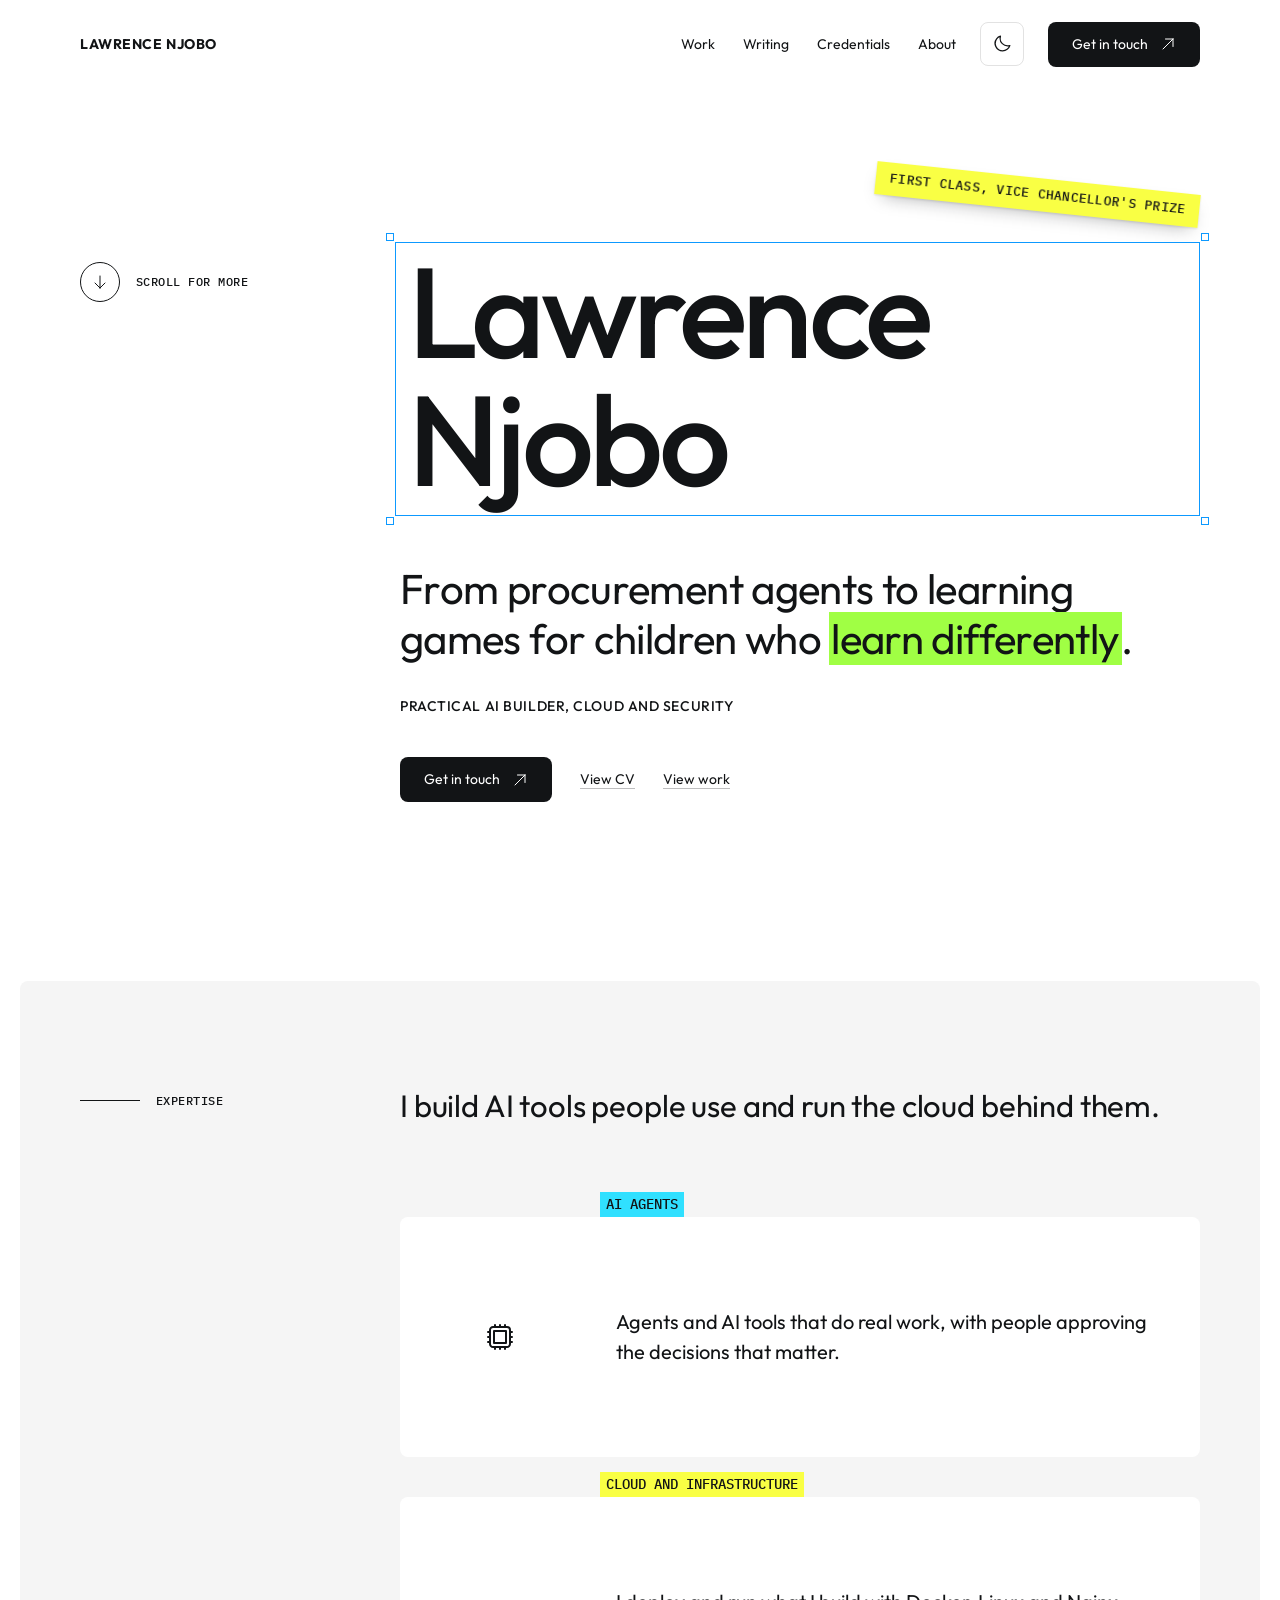
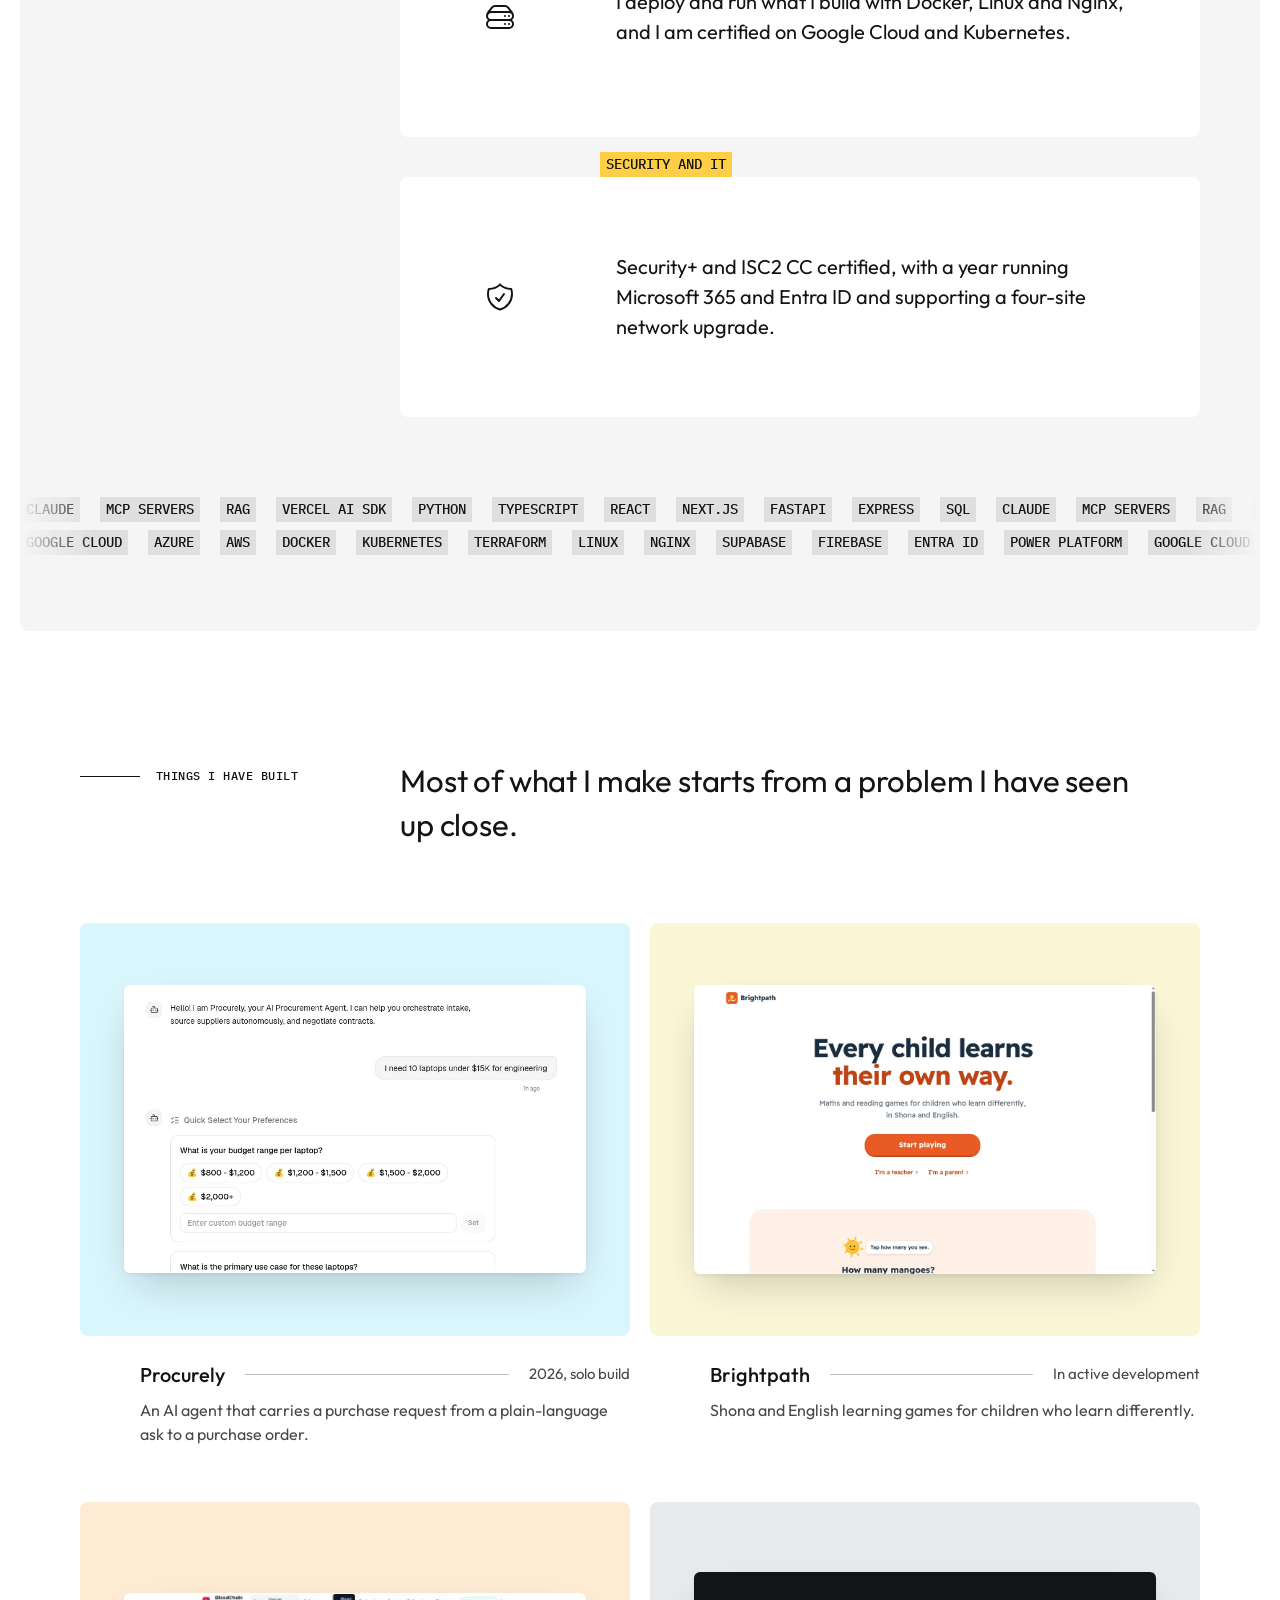
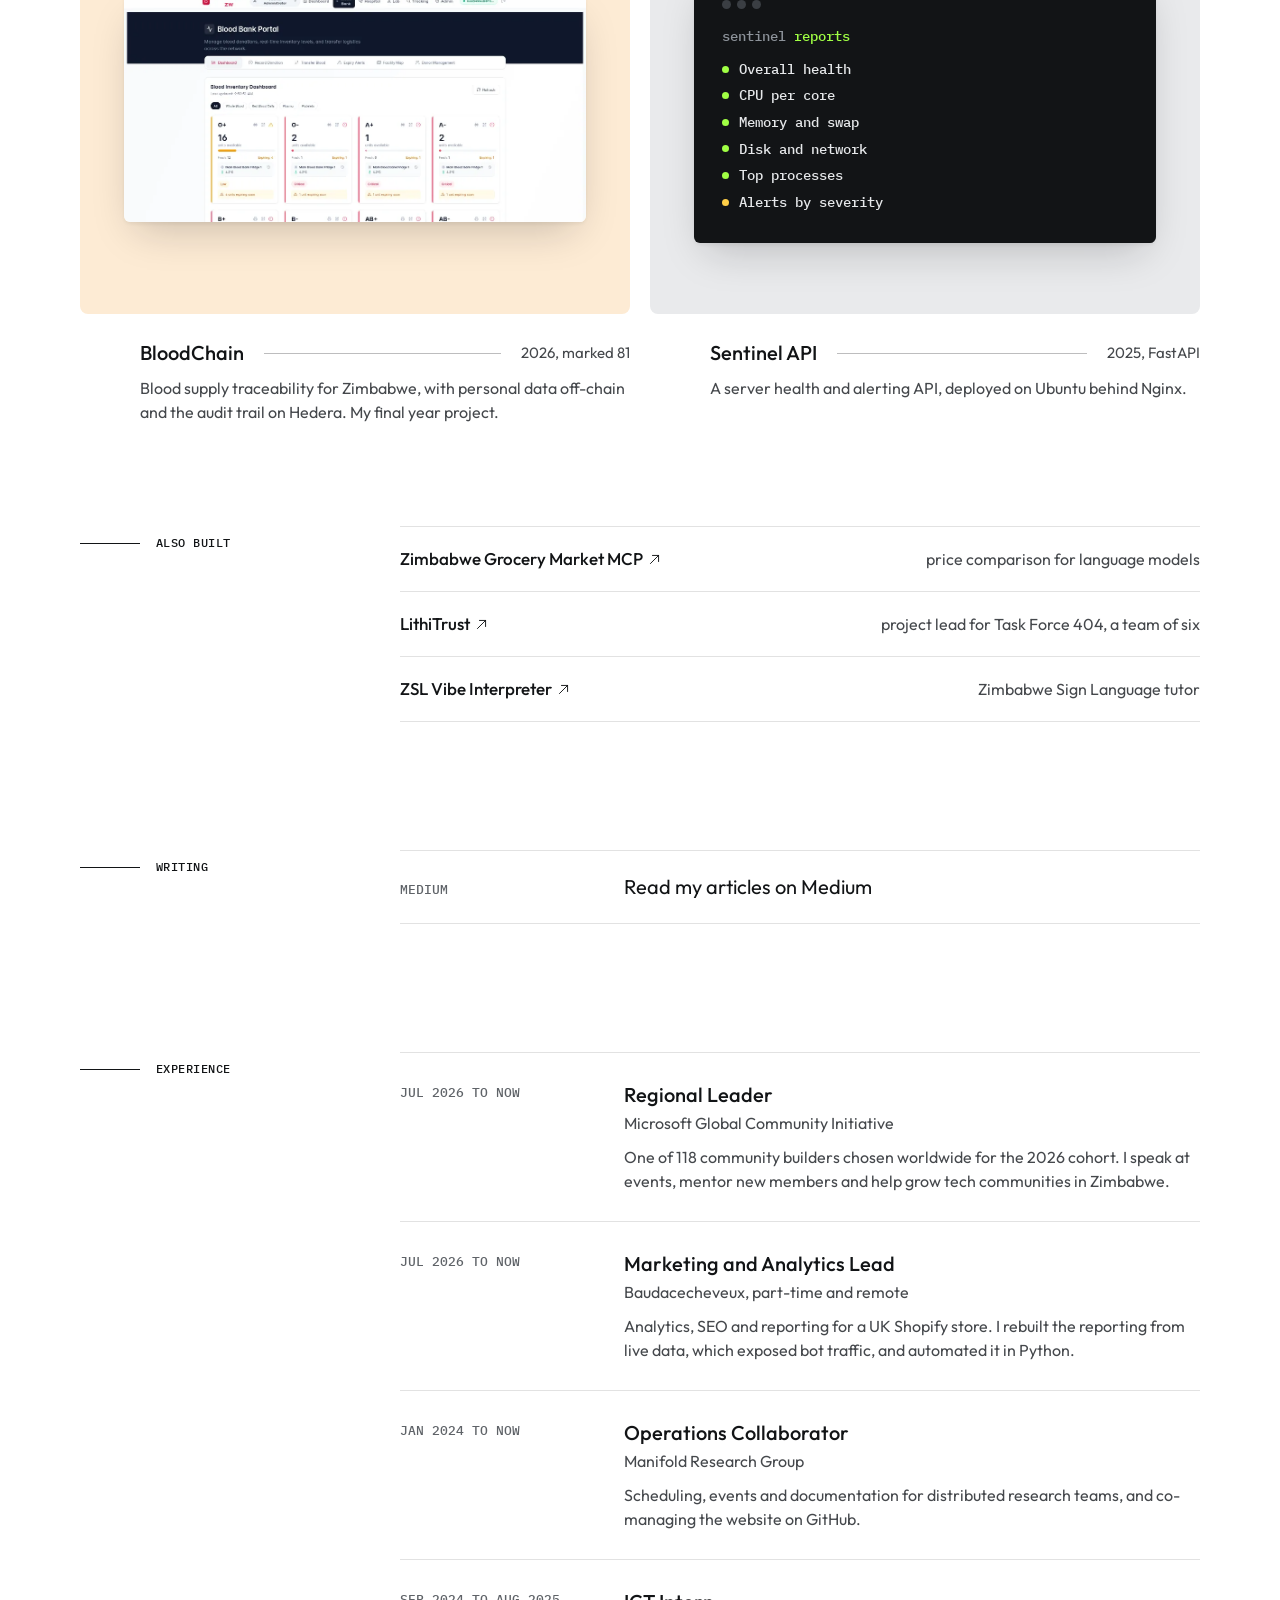
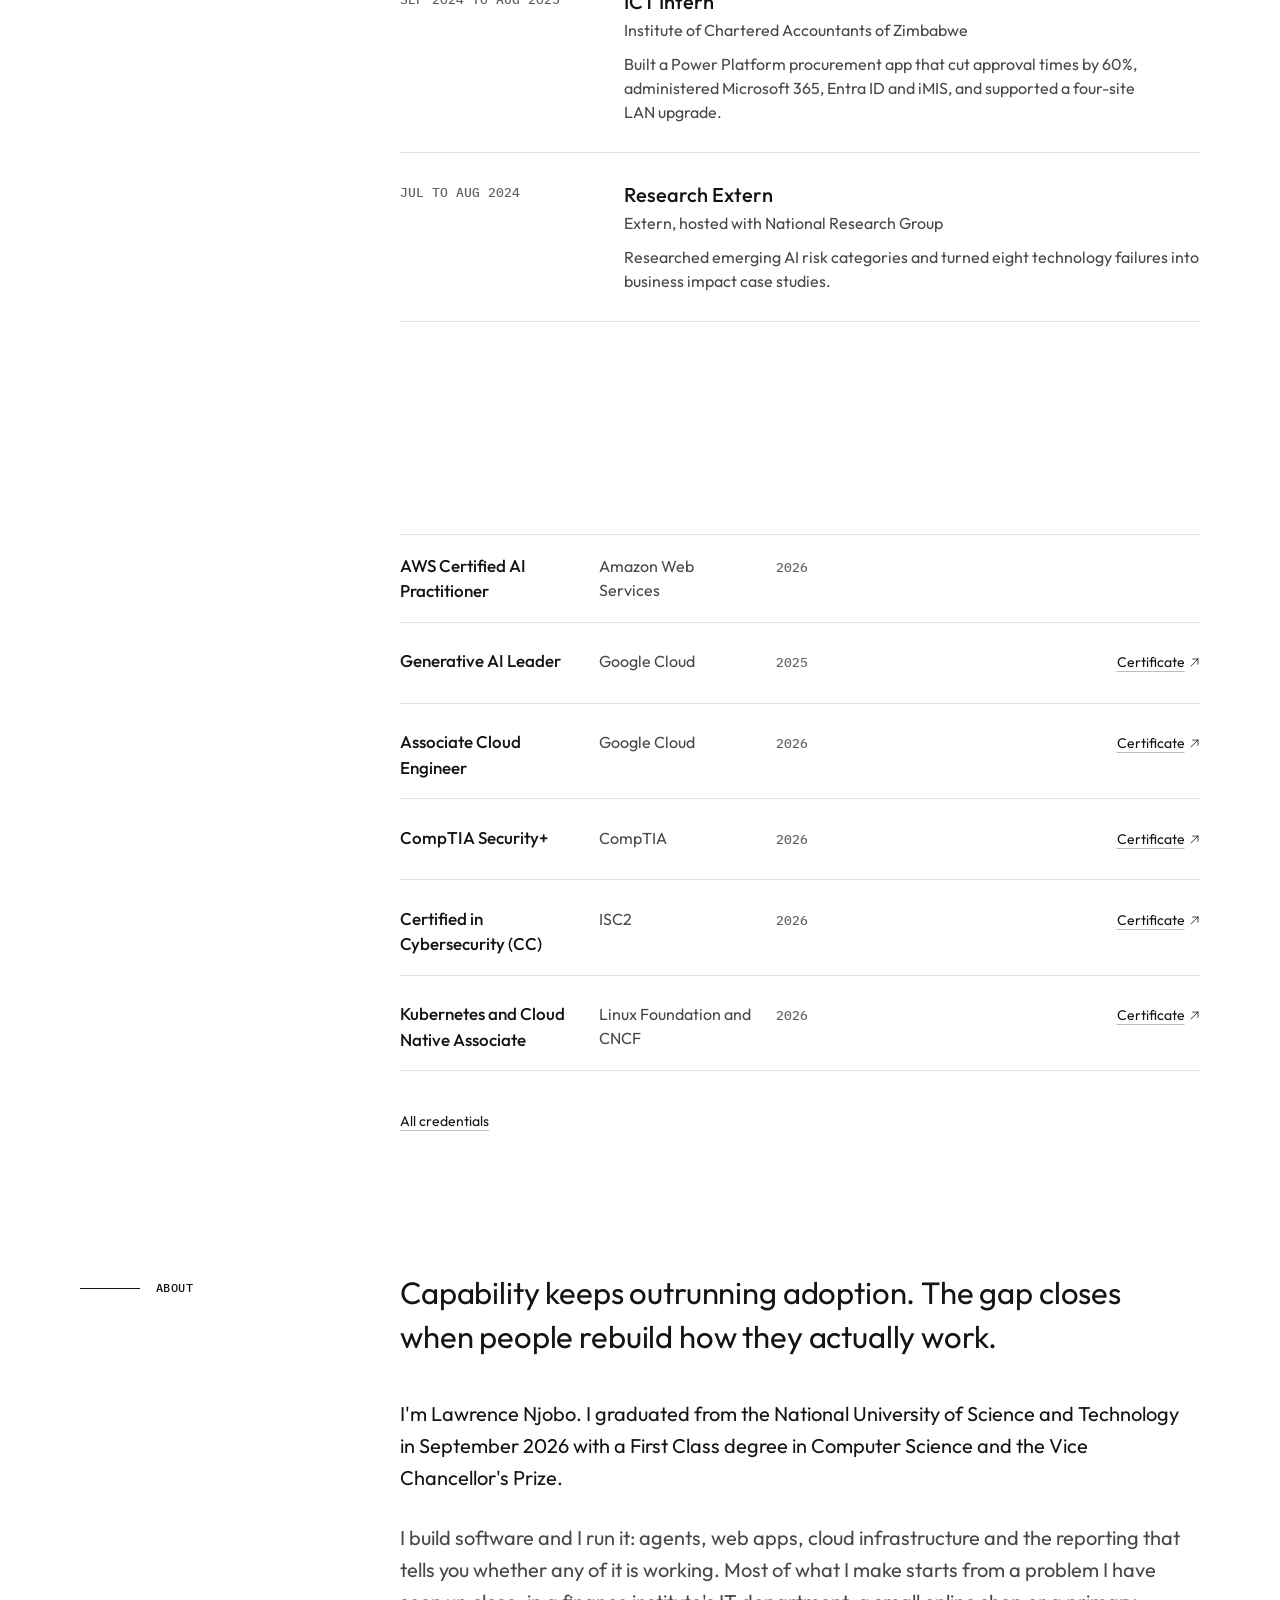
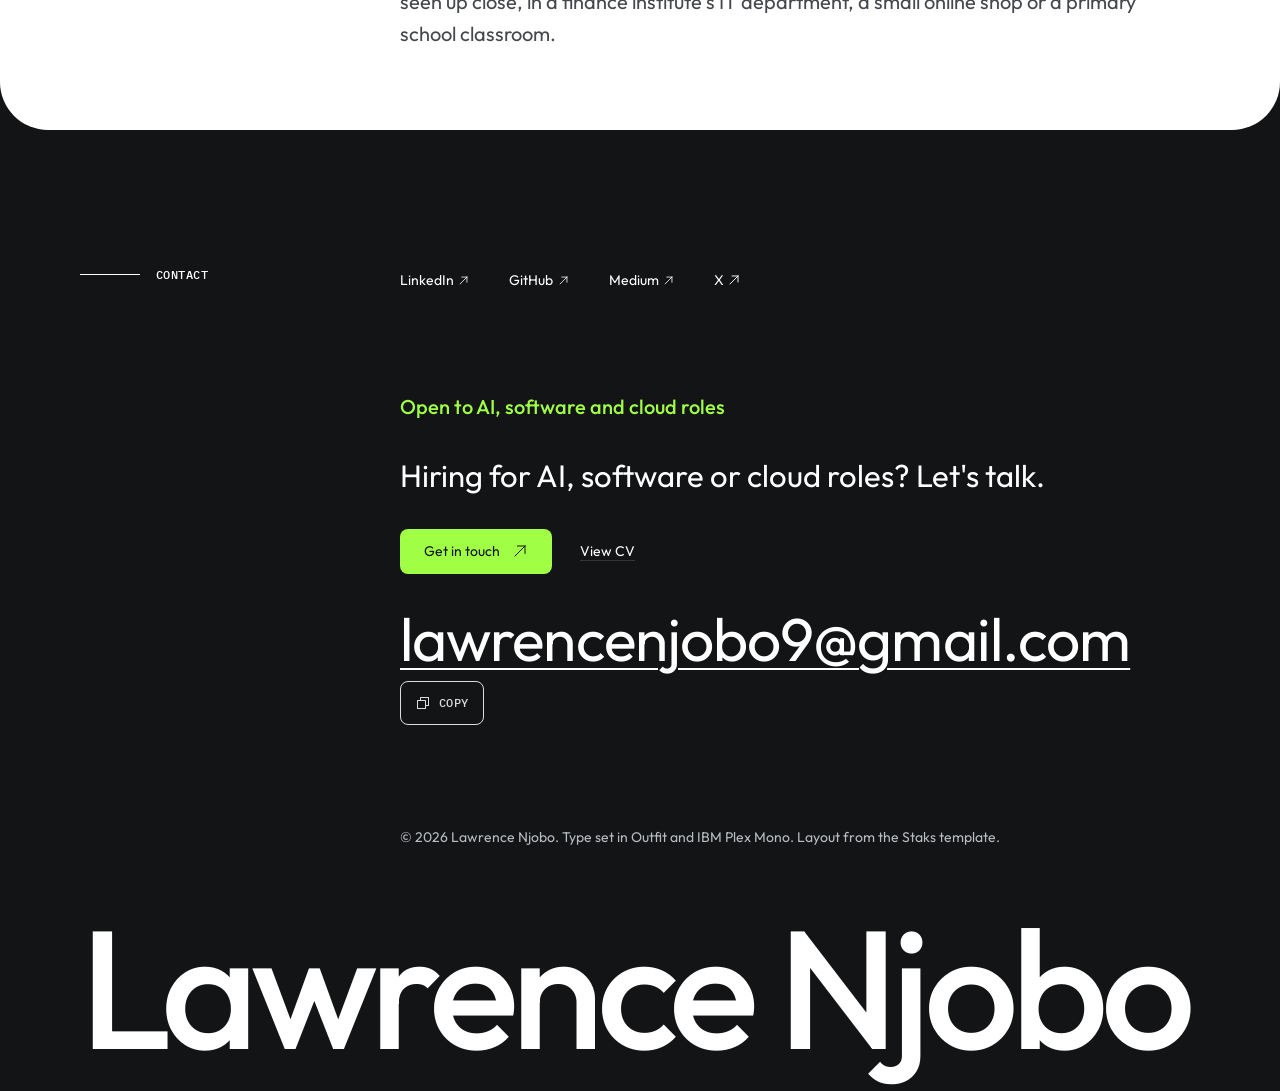
==== commit aa8af383: "Animation pass: faster feedback, gentler reduced motion, page transitions Hover feedback on shared t" ====
--- a/index.html
+++ b/index.html
@@ -21,8 +21,8 @@
   <link rel="preload" href="/assets/fonts/outfit-400.woff2" as="font" type="font/woff2" crossorigin>
   <link rel="preload" href="/assets/fonts/outfit-500.woff2" as="font" type="font/woff2" crossorigin>
   <script>(function(){var d=document.documentElement;d.classList.add("js");try{if(localStorage.getItem("theme")==="dark")d.setAttribute("data-theme","dark")}catch(e){}})()</script>
-  <link rel="stylesheet" href="/css/style.css?v=c8f6865624">
-  <script type="module" src="/js/site.js?v=697c341ee2"></script>
+  <link rel="stylesheet" href="/css/style.css?v=01296a9a6d">
+  <script type="module" src="/js/site.js?v=6421167376"></script>
 </head>
 <body>
 <a class="skip" href="#main">Skip to content</a>
@@ -86,22 +86,22 @@
       </div>
       <div class="work" data-stagger="clip">
         <a class="work__item" href="/work/procurely.html">
-          <div class="work__media tint-cyan"><span class="work__cursor" aria-hidden="true">View case study</span><img src="/assets/images/work/procurely-intake.webp" alt="Procurely's AI agent answering the request 'I need 10 laptops under $15K for engineering' with budget and use-case options." width="810" height="505" loading="lazy"></div>
+          <div class="work__media tint-cyan"><span class="work__cursor" aria-hidden="true">View case study</span><img style="view-transition-name: shot-procurely" src="/assets/images/work/procurely-intake.webp" alt="Procurely's AI agent answering the request 'I need 10 laptops under $15K for engineering' with budget and use-case options." width="810" height="505" loading="lazy"></div>
           <div class="work__head"><span class="work__title">Procurely</span><span class="work__meta">2026, solo build</span></div>
           <div class="work__body"><p>An AI agent that carries a purchase request from a plain-language ask to a purchase order.</p></div>
         </a>
         <a class="work__item" href="/work/brightpath.html">
-          <div class="work__media tint-yellow"><span class="work__cursor" aria-hidden="true">View case study</span><img src="/assets/images/work/brightpath.webp" alt="Brightpath home page: Every child learns their own way, with a Start playing button." width="1280" height="800" loading="lazy"></div>
+          <div class="work__media tint-yellow"><span class="work__cursor" aria-hidden="true">View case study</span><img style="view-transition-name: shot-brightpath" src="/assets/images/work/brightpath.webp" alt="Brightpath home page: Every child learns their own way, with a Start playing button." width="1280" height="800" loading="lazy"></div>
           <div class="work__head"><span class="work__title">Brightpath</span><span class="work__meta">In active development</span></div>
           <div class="work__body"><p>Shona and English learning games for children who learn differently.</p></div>
         </a>
         <a class="work__item" href="/work/bloodchain.html">
-          <div class="work__media tint-amber"><span class="work__cursor" aria-hidden="true">View case study</span><img src="/assets/images/work/bloodchain.webp" alt="BloodChain blood bank portal showing blood inventory by group." width="1024" height="507" loading="lazy"></div>
+          <div class="work__media tint-amber"><span class="work__cursor" aria-hidden="true">View case study</span><img style="view-transition-name: shot-bloodchain" src="/assets/images/work/bloodchain.webp" alt="BloodChain blood bank portal showing blood inventory by group." width="1024" height="507" loading="lazy"></div>
           <div class="work__head"><span class="work__title">BloodChain</span><span class="work__meta">2026, marked 81</span></div>
           <div class="work__body"><p>Blood supply traceability for Zimbabwe, with personal data off-chain and the audit trail on Hedera. My final year project.</p></div>
         </a>
         <a class="work__item" href="/work/sentinel-api.html">
-          <div class="work__media tint-ink"><span class="work__cursor" aria-hidden="true">View case study</span><div class="term" aria-hidden="true"><div class="term__top"><i></i><i></i><i></i></div><div class="term__cmd">sentinel <b>reports</b></div><ul><li>Overall health</li><li>CPU per core</li><li>Memory and swap</li><li>Disk and network</li><li>Top processes</li><li class="warn">Alerts by severity</li></ul></div></div>
+          <div class="work__media tint-ink"><span class="work__cursor" aria-hidden="true">View case study</span><div class="term" aria-hidden="true" style="view-transition-name: shot-sentinel"><div class="term__top"><i></i><i></i><i></i></div><div class="term__cmd">sentinel <b>reports</b></div><ul><li>Overall health</li><li>CPU per core</li><li>Memory and swap</li><li>Disk and network</li><li>Top processes</li><li class="warn">Alerts by severity</li></ul></div></div>
           <div class="work__head"><span class="work__title">Sentinel API</span><span class="work__meta">2025, FastAPI</span></div>
           <div class="work__body"><p>A server health and alerting API, deployed on Ubuntu behind Nginx.</p></div>
         </a>
--- a/css/style.css
+++ b/css/style.css
@@ -48,6 +48,9 @@
   --label-col: 320px;
   --r: 8px;
   --ease-out: cubic-bezier(0.16, 1, 0.3, 1);
+  --dur-press: 100ms;   /* the moment a button is pressed */
+  --dur-release: 160ms; /* a pressed button springing back */
+  --dur-hover: 200ms;   /* hover movement and colour changes */
 }
 :root[data-theme="dark"] {
   color-scheme: dark;
@@ -117,13 +120,17 @@
 .nav__end { display: flex; align-items: center; gap: 8px 24px; }
 .nav__links { display: flex; gap: 4px 28px; }
 .nav__links a { font-size: 0.875rem; text-decoration: none; padding: 12px 0; position: relative; }
-.nav__links a::after { content: ""; position: absolute; left: 0; right: 0; bottom: 8px; height: 1px; background: currentColor; transform: scaleX(0); transform-origin: right; transition: transform 0.4s var(--ease-out); }
+.nav__links a::after { content: ""; position: absolute; left: 0; right: 0; bottom: 8px; height: 1px; background: currentColor; transform: scaleX(0); transform-origin: right; transition: transform var(--dur-hover) var(--ease-out); }
 .nav__links a:hover::after, .nav__links a[aria-current="page"]::after { transform: scaleX(1); transform-origin: left; }
-.theme-toggle { width: 44px; height: 44px; display: grid; place-items: center; border: 1px solid var(--rule); border-radius: var(--r); background: transparent; color: var(--ink); cursor: pointer; transition: border-color 0.2s, background 0.2s; }
+.theme-toggle { width: 44px; height: 44px; display: grid; place-items: center; border: 1px solid var(--rule); border-radius: var(--r); background: transparent; color: var(--ink); cursor: pointer; transition: border-color var(--dur-hover) ease, background-color var(--dur-hover) ease, transform var(--dur-release) var(--ease-out); }
 .theme-toggle:hover { border-color: var(--rule-strong); background: var(--panel); }
+.theme-toggle:active { transform: scale(0.97); transition-duration: var(--dur-press); }
 .theme-toggle svg { width: 20px; height: 20px; }
 .theme-toggle .icon-sun, [data-theme="dark"] .theme-toggle .icon-moon { display: none; }
 [data-theme="dark"] .theme-toggle .icon-sun { display: block; }
+/* Theme switch: the new theme wipes out from the toggle (js/site.js adds .theme-switching for the duration). */
+.theme-switching::view-transition-old(root), .theme-switching::view-transition-new(root) { animation: none; mix-blend-mode: normal; }
+.theme-switching::view-transition-new(root) { z-index: 1; }
 .nav .btn { display: none; }
 @media (min-width: 860px) { .nav .btn { display: inline-flex; } }
 @media (max-width: 640px) {
@@ -139,13 +146,13 @@
   display: inline-flex; align-items: center; gap: 12px; min-height: 45px; padding: 12px 24px;
   border-radius: var(--r); background: var(--btn); color: var(--on-btn); text-decoration: none;
   font: 400 0.875rem/1.5 var(--sans); white-space: nowrap; border: 0; cursor: pointer;
-  transition: transform 0.2s var(--ease-out), background-color 0.2s;
-}
-.btn:hover { transform: translateY(-1px); }
-.btn:active { transform: translateY(1px) scale(0.98); }
+  transition: transform var(--dur-release) var(--ease-out), background-color var(--dur-hover) ease;
+}
+@media (hover: hover) and (pointer: fine) { .btn:hover { transform: translateY(-1px); } }
+.btn:active { transform: translateY(1px) scale(0.98); transition-duration: var(--dur-press); }
 .btn--lime { background: var(--lime); color: var(--tag-ink); }
-.icon-arrow { width: 16px; height: 16px; flex: none; transition: transform 0.3s var(--ease-out); }
-.btn:hover .icon-arrow { transform: translate(2px, -2px); }
+.icon-arrow { width: 16px; height: 16px; flex: none; transition: transform var(--dur-hover) var(--ease-out); }
+@media (hover: hover) and (pointer: fine) { .btn:hover .icon-arrow { transform: translate(2px, -2px); } }
 .link-quiet { display: inline-flex; align-items: center; min-height: 44px; font-size: 0.875rem; text-decoration: underline; text-decoration-color: var(--rule-strong); }
 .link-quiet:hover { text-decoration-color: currentColor; }
 
@@ -165,12 +172,15 @@
   display: inline-flex; align-items: center; gap: 8px; min-height: 44px; padding: 8px 14px;
   border: 1px solid currentColor; border-radius: var(--r); background: transparent; color: inherit;
   font: 500 0.75rem/1 var(--mono); letter-spacing: 0.04em; text-transform: uppercase; cursor: pointer; opacity: 0.85;
-  transition: opacity 0.2s, background-color 0.2s;
+  transition: opacity var(--dur-hover) ease, background-color var(--dur-hover) ease, transform var(--dur-release) var(--ease-out);
 }
 .copy:hover { opacity: 1; }
+.copy:active { transform: scale(0.97); transition-duration: var(--dur-press); }
 .copy svg { width: 16px; height: 16px; }
 .copy .icon-check, .copy.is-copied .icon-copy { display: none; }
-.copy.is-copied .icon-check { display: block; }
+.copy.is-copied .icon-check { display: block; animation: tick-in 150ms var(--ease-out) both; }
+@keyframes tick-in { from { opacity: 0; transform: scale(0.9); } }
+@media (prefers-reduced-motion: reduce) { .copy.is-copied .icon-check { animation-name: fade-in; } }
 
 /* ---------- Tags and chips ---------- */
 .tag { display: inline-block; padding: 2px 6px; font: 500 0.875rem/1.5 var(--mono); text-transform: uppercase; color: var(--tag-ink); background: var(--chip); white-space: nowrap; }
@@ -182,9 +192,9 @@
 .hero { padding: clamp(64px, 12vw, 232px) 0 clamp(96px, 14vw, 240px); }
 .hero .row { align-items: start; }
 .scroll-cue { display: none; align-items: center; gap: 16px; text-decoration: none; font: 500 0.75rem/1.3 var(--mono); letter-spacing: 0.04em; text-transform: uppercase; margin-top: 20px; }
-.scroll-cue span:first-child { width: 40px; height: 40px; border: 1px solid currentColor; border-radius: 50%; display: grid; place-items: center; transition: transform 0.4s var(--ease-out); }
+.scroll-cue span:first-child { width: 40px; height: 40px; border: 1px solid currentColor; border-radius: 50%; display: grid; place-items: center; transition: transform var(--dur-hover) var(--ease-out); }
 .scroll-cue svg { width: 16px; height: 16px; }
-.scroll-cue:hover span:first-child { transform: translateY(4px); }
+@media (hover: hover) and (pointer: fine) { .scroll-cue:hover span:first-child { transform: translateY(4px); } }
 @media (min-width: 1000px) { .scroll-cue { display: inline-flex; } }
 .hero__body { position: relative; }
 .hero__name { font-size: clamp(3.5rem, 1.2rem + 8.5vw, 8rem); font-weight: 500; line-height: 1; letter-spacing: -0.035em; margin-left: -0.04em; }
@@ -224,10 +234,12 @@
   .js .hero .frame::before, .js .hero .frame::after { animation: frame 0.5s 0.7s var(--ease-out) both; }
   .js .hero__sentence { animation: rise 1s 0.12s var(--ease-out) both; }
   .js .hero .sel { animation: sweep 0.7s 0.85s var(--ease-out) both; }
-  .js .hero__line, .js .hero__actions { animation: rise 1s 0.24s var(--ease-out) both; }
+  .js .hero__line { animation: rise 1s 0.24s var(--ease-out) both; }
+  .js .hero__actions { animation: rise-soft 400ms 0.1s var(--ease-out) both; }
   .js .sticker { animation: stick 0.6s 1.4s var(--ease-out) both; }
 }
 @keyframes rise { from { opacity: 0; transform: translateY(24px); filter: blur(6px); } }
+@keyframes rise-soft { from { opacity: 0; transform: translateY(12px); } }
 @keyframes sweep { from { background-size: 0% 100%; } }
 @keyframes frame { from { opacity: 0; transform: scale(1.06); } }
 @keyframes stick { from { opacity: 0; transform: rotate(14deg) scale(1.3); } }
@@ -256,6 +268,12 @@
   }
 }
 @keyframes parallax { from { translate: 0 28px; } to { translate: 0 -28px; } }
+/* A project screenshot carries across into its case study's lead image, and back. */
+@media (prefers-reduced-motion: no-preference) {
+  @view-transition { navigation: auto; }
+  ::view-transition-group(*) { animation-duration: 450ms; animation-timing-function: cubic-bezier(0.77, 0, 0.175, 1); }
+  ::view-transition-old(root), ::view-transition-new(root) { animation-duration: 250ms; animation-timing-function: ease; }
+}
 
 /* ---------- Expertise panel ---------- */
 /* Inset from the page edge; its own padding makes up the rest of the gutter, so its columns line up with the page's. */
@@ -290,9 +308,9 @@
 @media (min-width: 760px) { .work { grid-template-columns: 1fr 1fr; } }
 .work__item { display: block; text-decoration: none; color: inherit; }
 .work__media { position: relative; aspect-ratio: 4 / 3; border-radius: var(--r); display: grid; place-items: center; overflow: visible; background: var(--tint, var(--panel)); }
-.work__media > img, .work__media > .term { width: 84%; border-radius: 6px; box-shadow: var(--shot-shadow); transition: transform 0.6s var(--ease-out); }
+.work__media > img, .work__media > .term { width: 84%; border-radius: 6px; box-shadow: var(--shot-shadow); transition: transform var(--dur-hover) var(--ease-out); }
 .work__media > img { height: auto; max-height: 76%; object-fit: cover; object-position: top; }
-.work__item:hover .work__media > img, .work__item:hover .work__media > .term { transform: translateY(-6px) scale(1.015); }
+@media (hover: hover) and (pointer: fine) { .work__item:hover .work__media > img, .work__item:hover .work__media > .term { transform: translateY(-6px) scale(1.015); } }
 .tint-cyan { --tint: #d9f6fc; }
 .tint-yellow { --tint: #fbf6d6; }
 .tint-amber { --tint: #fdebd4; }
@@ -302,7 +320,7 @@
 [data-theme="dark"] .tint-amber { --tint: #3a2c1a; }
 [data-theme="dark"] .tint-ink { --tint: #24272b; }
 /* Selection handles appear round the tile you point at. */
-.work__media::before, .work__media::after { content: ""; position: absolute; pointer-events: none; opacity: 0; transition: opacity 0.25s, inset 0.4s var(--ease-out); }
+.work__media::before, .work__media::after { content: ""; position: absolute; pointer-events: none; opacity: 0; transition: opacity var(--dur-hover, 200ms) ease; }
 .work__media::before { inset: -2px; border: 1px solid var(--select); border-radius: calc(var(--r) + 2px); }
 .work__media::after {
   inset: -6px;
@@ -320,7 +338,7 @@
 .work__head { display: flex; align-items: center; gap: 20px; margin-top: 24px; }
 @media (min-width: 1000px) { .work__head, .work__body p { padding-left: 60px; } }
 .work__title { font-size: var(--fs-big); font-weight: 500; line-height: 1.5; white-space: nowrap; }
-.work__head::after { content: ""; order: 2; flex: 1; height: 1px; background: var(--rule-strong); transition: background 0.3s; }
+.work__head::after { content: ""; order: 2; flex: 1; height: 1px; background: var(--rule-strong); transition: background-color var(--dur-hover) ease; }
 .work__item:hover .work__head::after { background: var(--ink); }
 .work__meta { order: 3; font-size: 0.9375rem; color: var(--ink-soft); white-space: nowrap; }
 .work__body p { margin-top: 8px; color: var(--ink-soft); max-width: 52ch; }
@@ -332,7 +350,7 @@
   padding: 8px 12px; border-radius: var(--r); background: var(--btn); color: var(--on-btn);
   font: 500 0.75rem/1.2 var(--mono); letter-spacing: 0.04em; text-transform: uppercase; white-space: nowrap;
   transform: translate(calc(var(--x, 50%) + 14px), calc(var(--y, 50%) + 14px)) scale(0.6);
-  opacity: 0; transition: opacity 0.2s, transform 0.25s var(--ease-out);
+  opacity: 0; transition: opacity var(--dur-hover) ease, transform var(--dur-hover) var(--ease-out);
 }
 @media (hover: hover) and (pointer: fine) {
   .work__item:hover .work__cursor { opacity: 1; transform: translate(calc(var(--x, 50%) + 14px), calc(var(--y, 50%) + 14px)) scale(1); transition: opacity 0.2s, transform 0.08s linear; }
@@ -367,8 +385,8 @@
 .post { display: grid; gap: 4px 24px; padding: 22px 0; border-bottom: 1px solid var(--rule); text-decoration: none; align-items: baseline; }
 @media (min-width: 720px) { .post { grid-template-columns: 200px 1fr auto; } .post::after { content: ""; } }
 .post__meta { font: 500 0.8125rem/1.5 var(--mono); text-transform: uppercase; color: var(--ink-mute); }
-.post h3 { font-size: var(--fs-big); line-height: 1.4; font-weight: 400; transition: transform 0.4s var(--ease-out); }
-.post:hover h3 { transform: translateX(6px); }
+.post h3 { font-size: var(--fs-big); line-height: 1.4; font-weight: 400; transition: transform var(--dur-hover) var(--ease-out); }
+@media (hover: hover) and (pointer: fine) { .post:hover h3 { transform: translateX(6px); } }
 
 /* ---------- Experience ---------- */
 .timeline { list-style: none; margin: 0; padding: 0; border-top: 1px solid var(--rule); }
@@ -508,8 +526,21 @@
 
 @media (prefers-reduced-motion: reduce) {
   html { scroll-behavior: auto; }
-  *, *::before, *::after { transition-duration: 0.01ms !important; }
-}
+  /* Movement off; opacity and colour feedback stay. */
+  .btn:hover, .btn:active, .btn:hover .icon-arrow,
+  .theme-toggle:active, .copy:active,
+  .scroll-cue:hover span:first-child,
+  .work__item:hover .work__media > img, .work__item:hover .work__media > .term,
+  .post:hover h3 { transform: none; }
+  /* The nav underline fades in place instead of drawing across. */
+  .nav__links a::after { transform: scaleX(1); opacity: 0; transition: opacity var(--dur-hover, 200ms) ease; }
+  .nav__links a:hover::after, .nav__links a[aria-current="page"]::after { opacity: 1; }
+  /* The cursor label keeps its fade but stops scaling. */
+  .work__cursor, .work__item:hover .work__cursor { transform: translate(calc(var(--x, 50%) + 14px), calc(var(--y, 50%) + 14px)); }
+  /* The hero name and sentence fade in without moving. */
+  .js .hero__name, .js .hero__sentence { animation: fade-in 400ms ease both; }
+}
+@keyframes fade-in { from { opacity: 0; } }
 
 /* Printing the CV (and building the PDF from it): A4, black on white, no site chrome. */
 @page { size: A4; margin: 12mm 13mm; }
